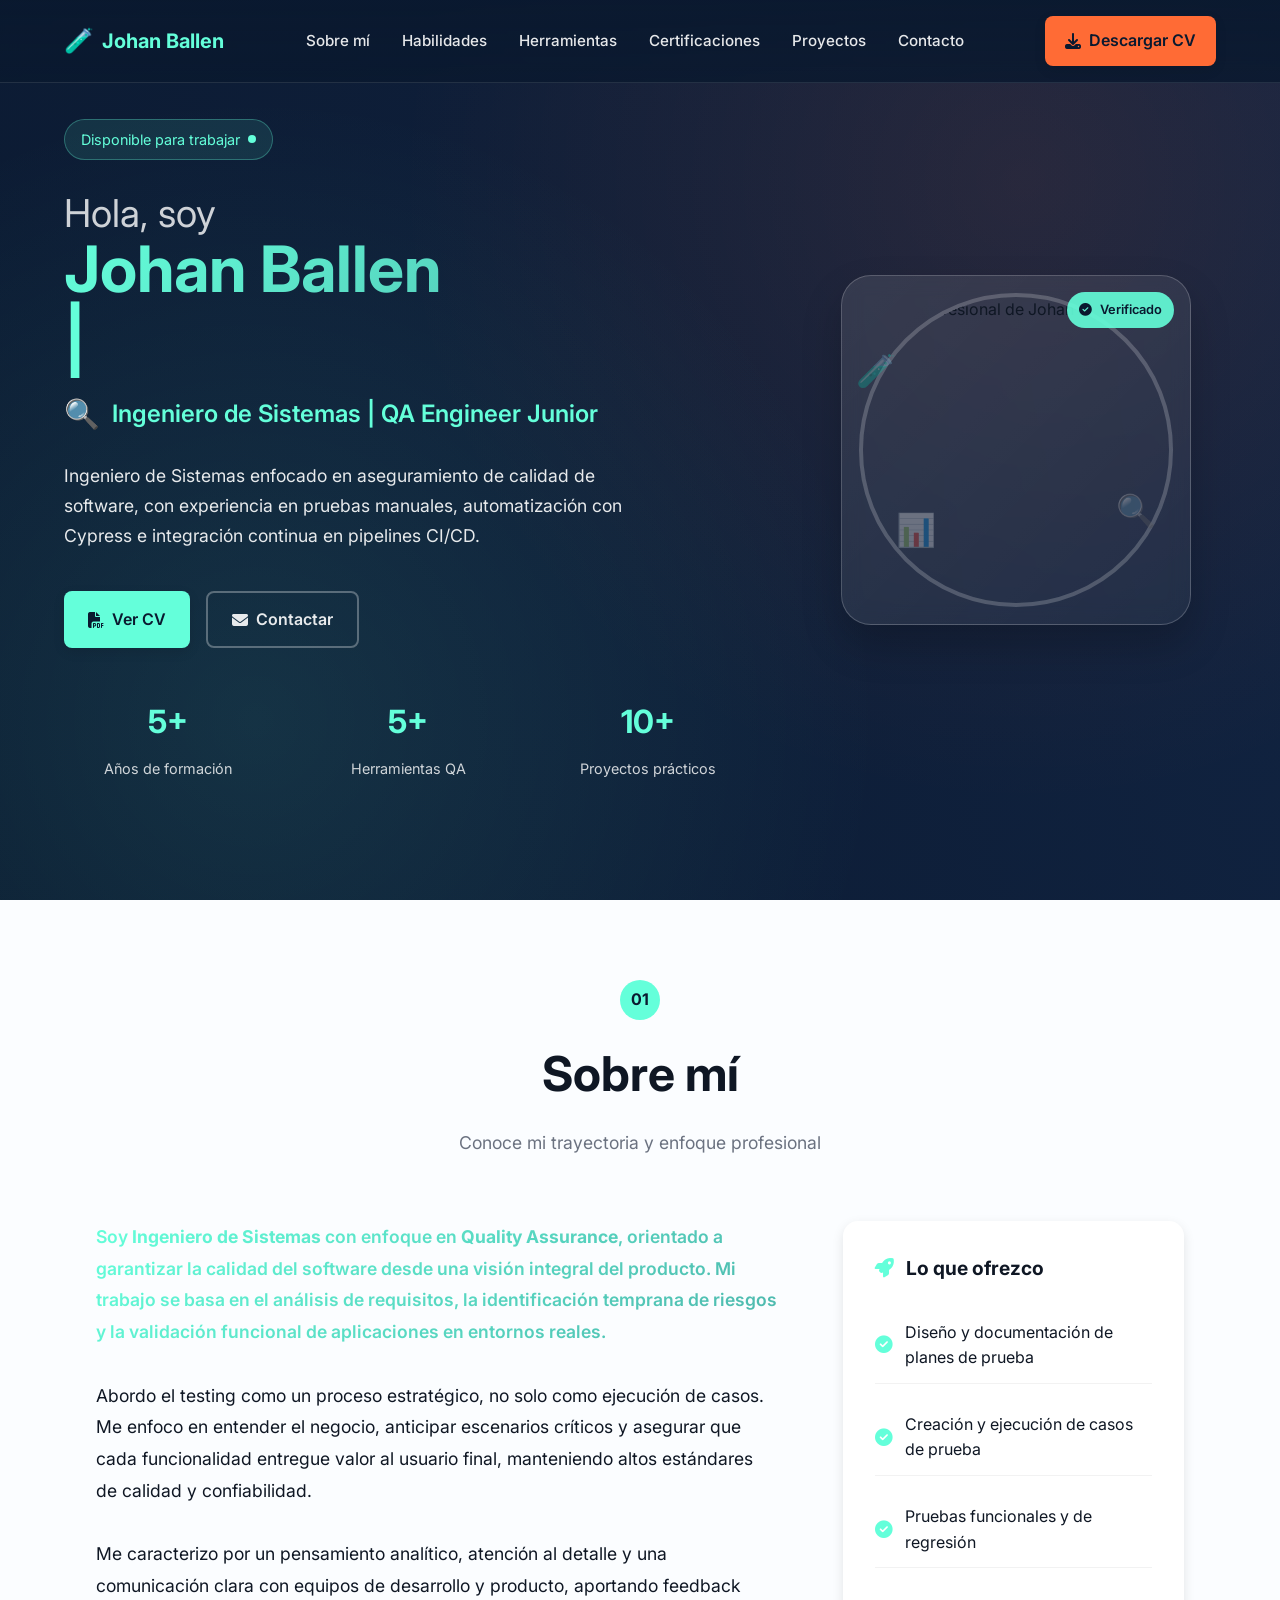
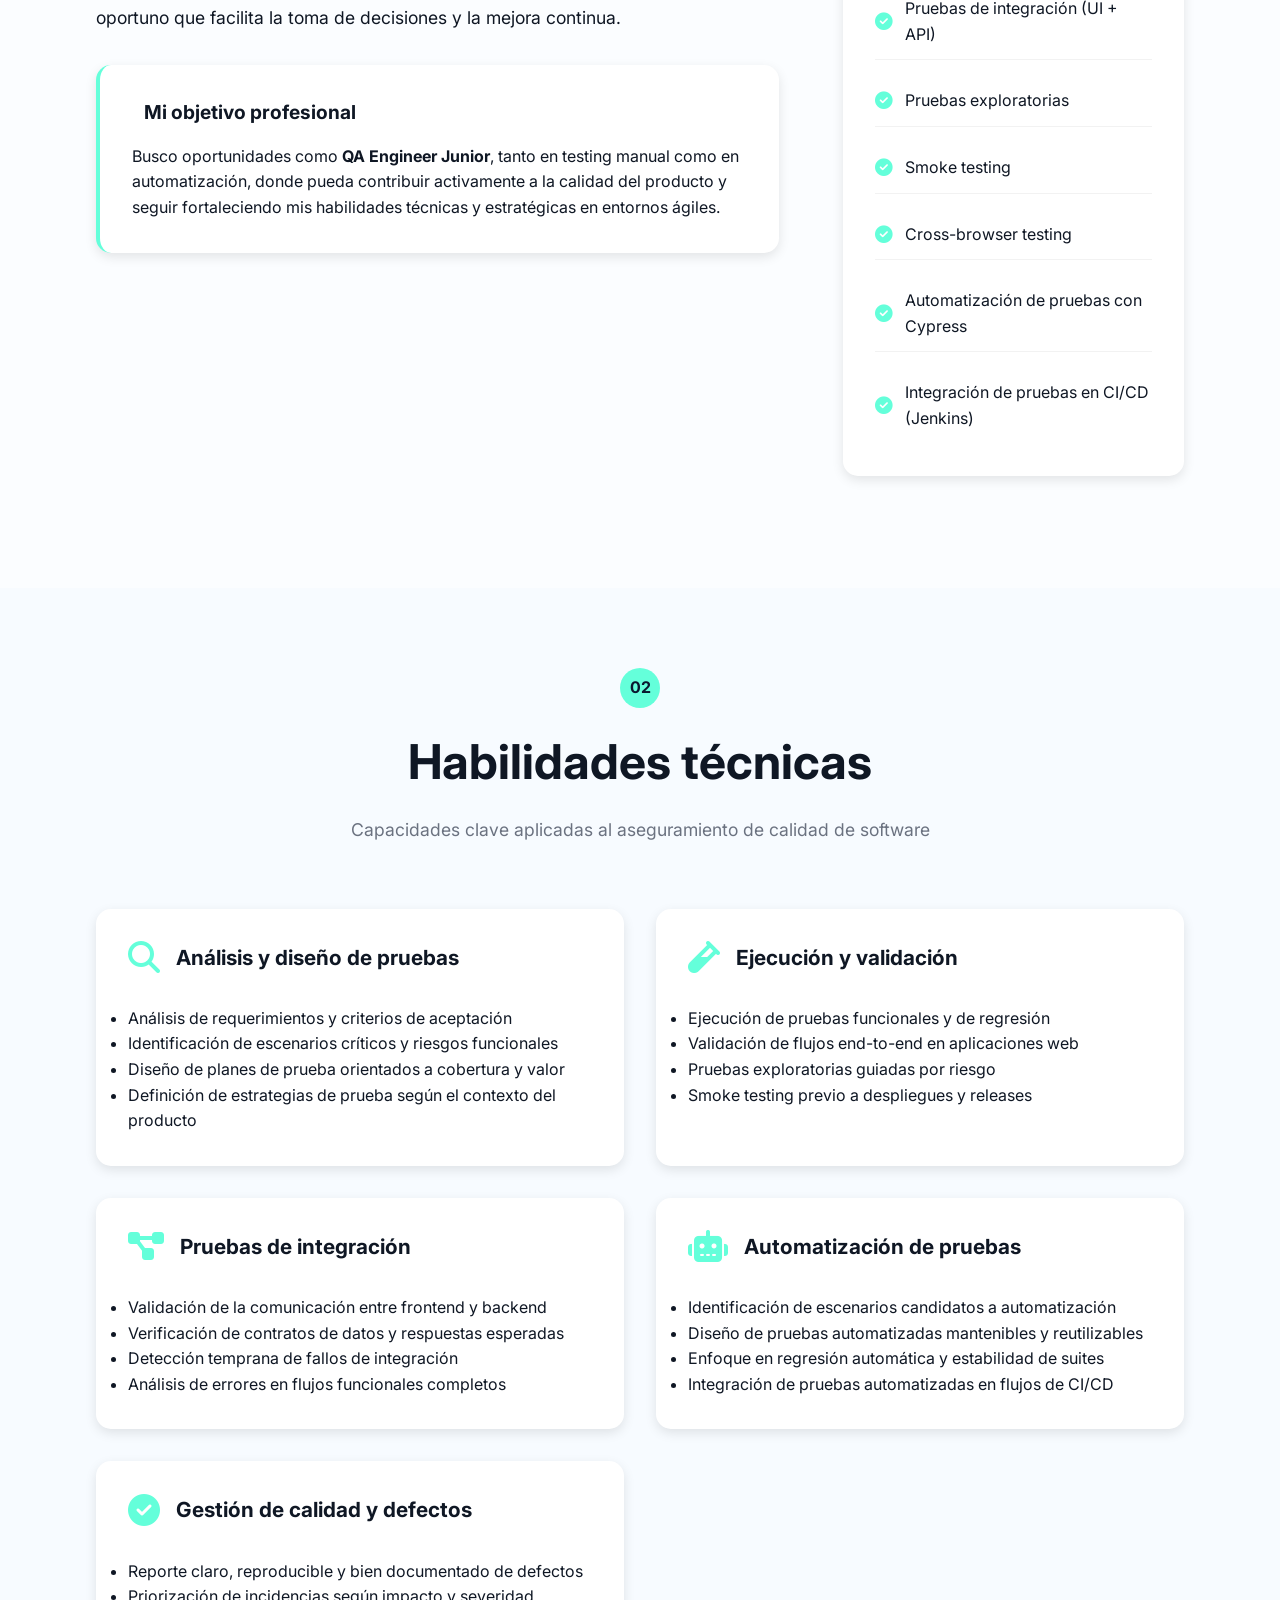
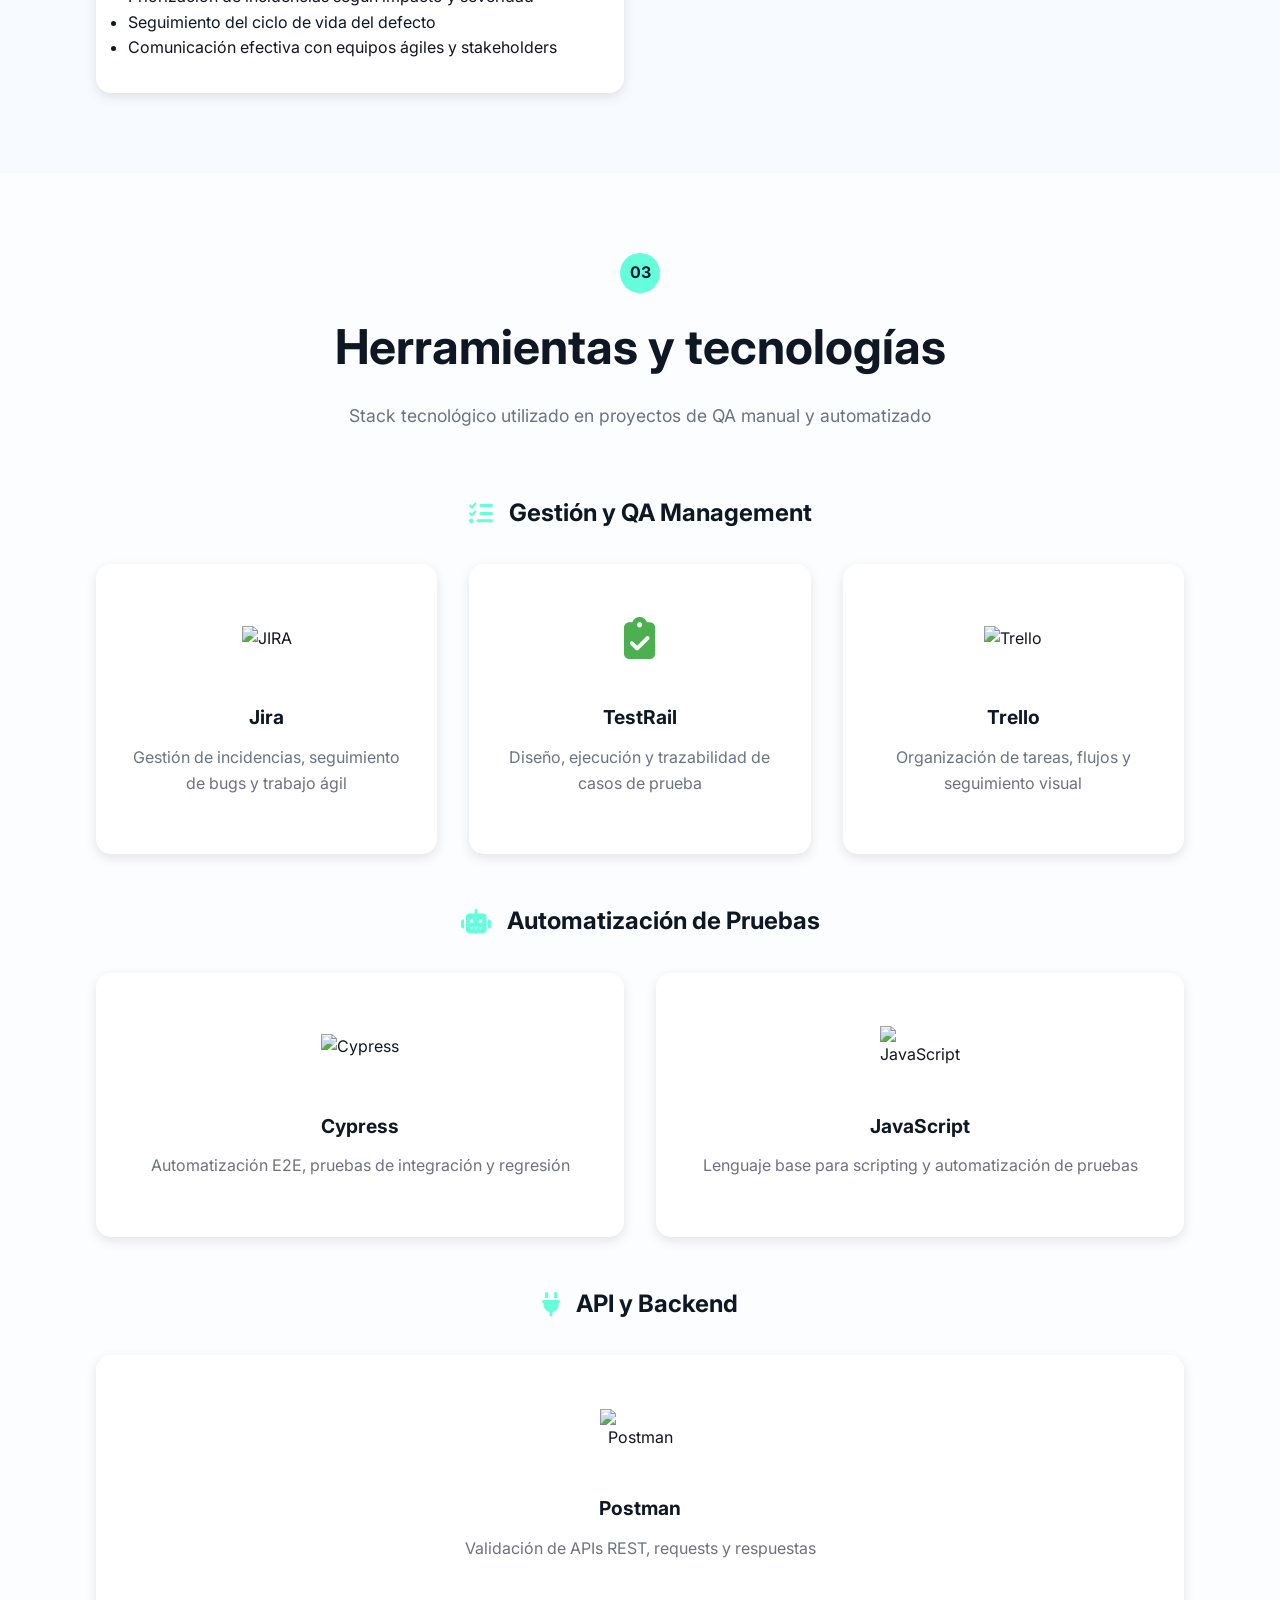
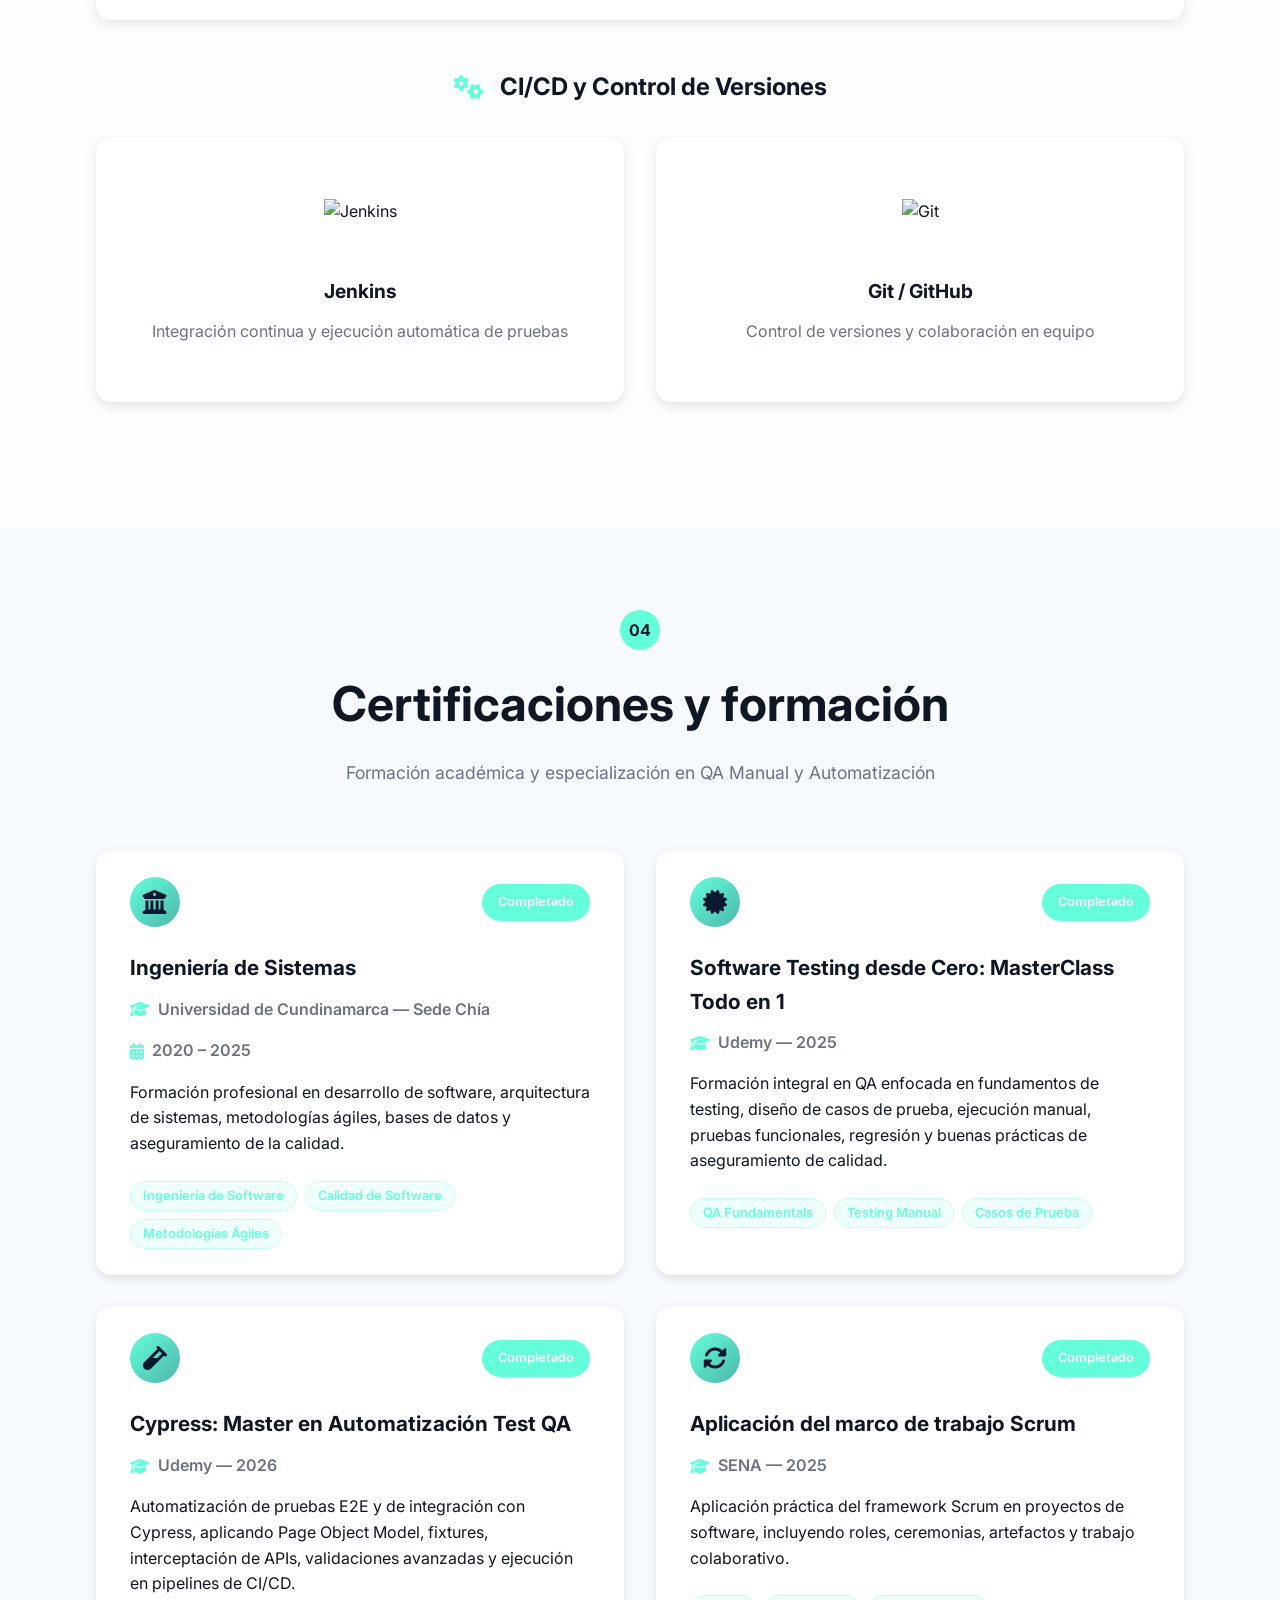
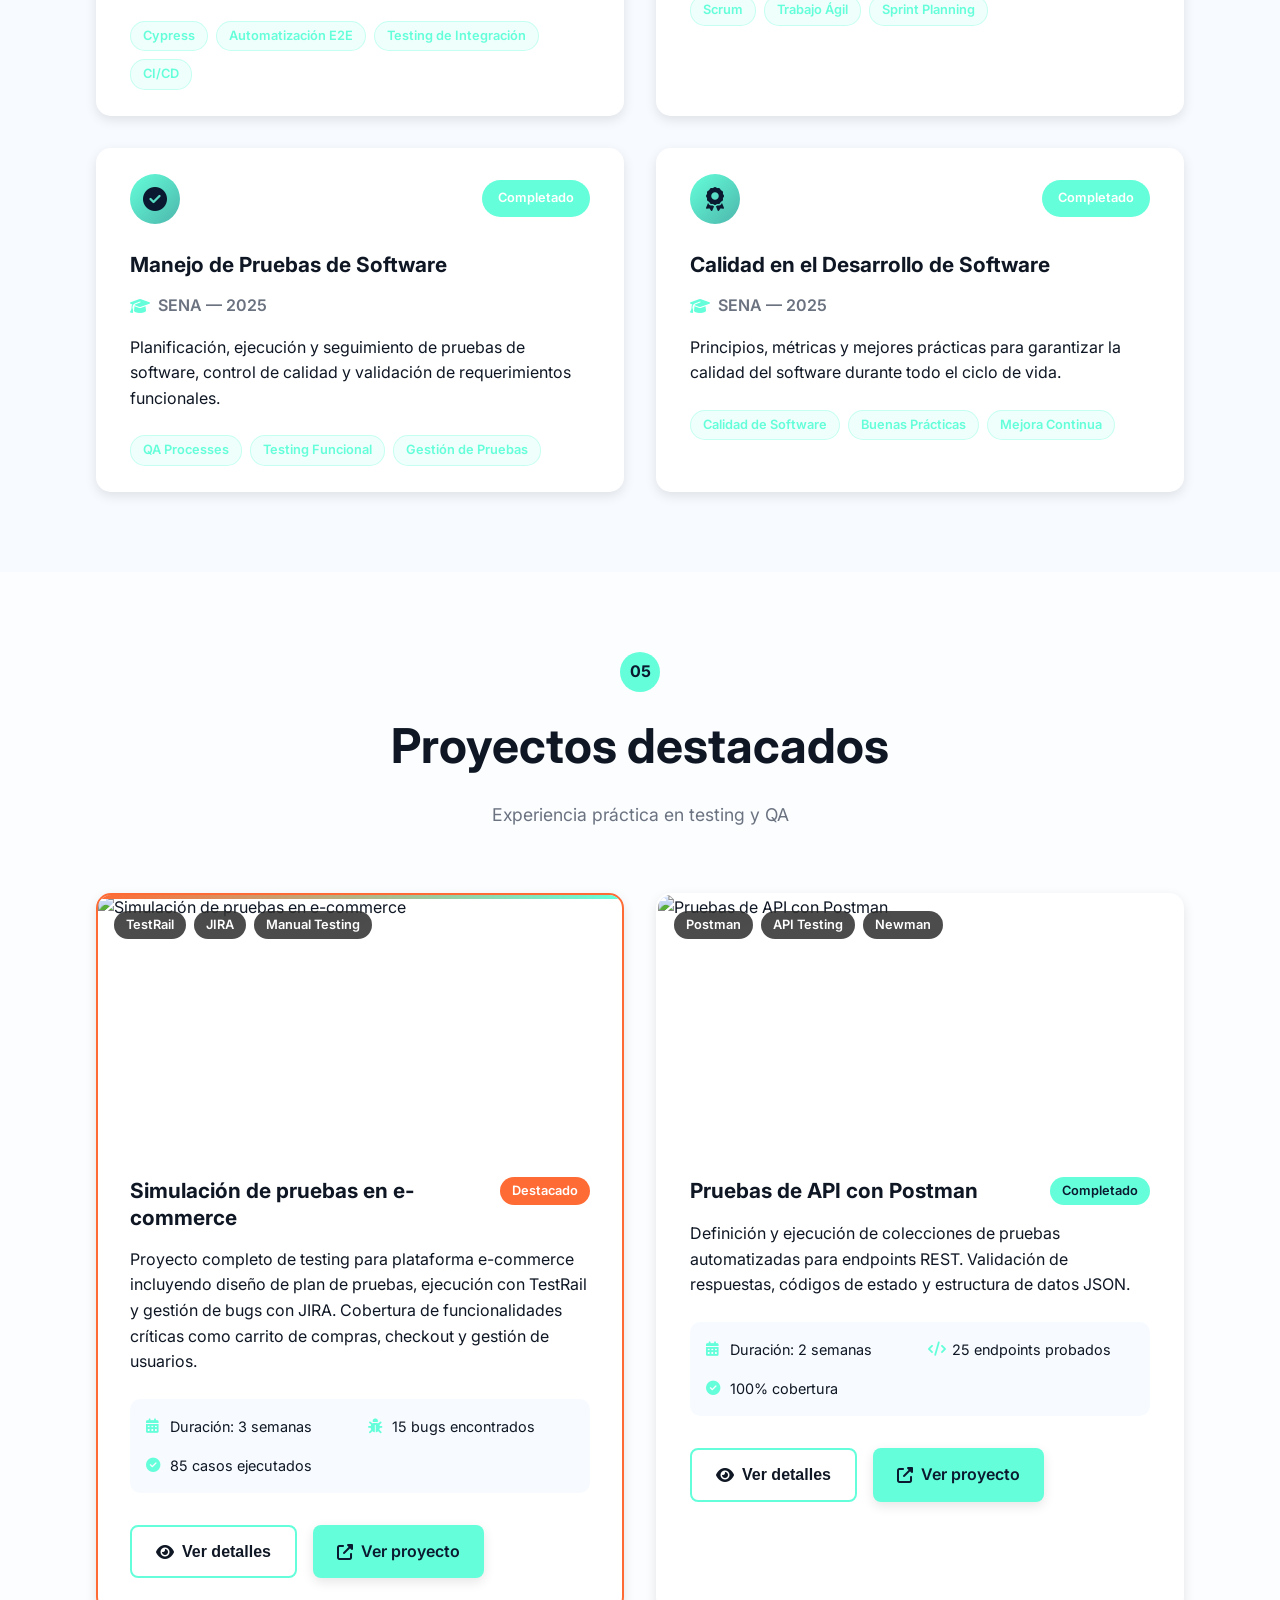
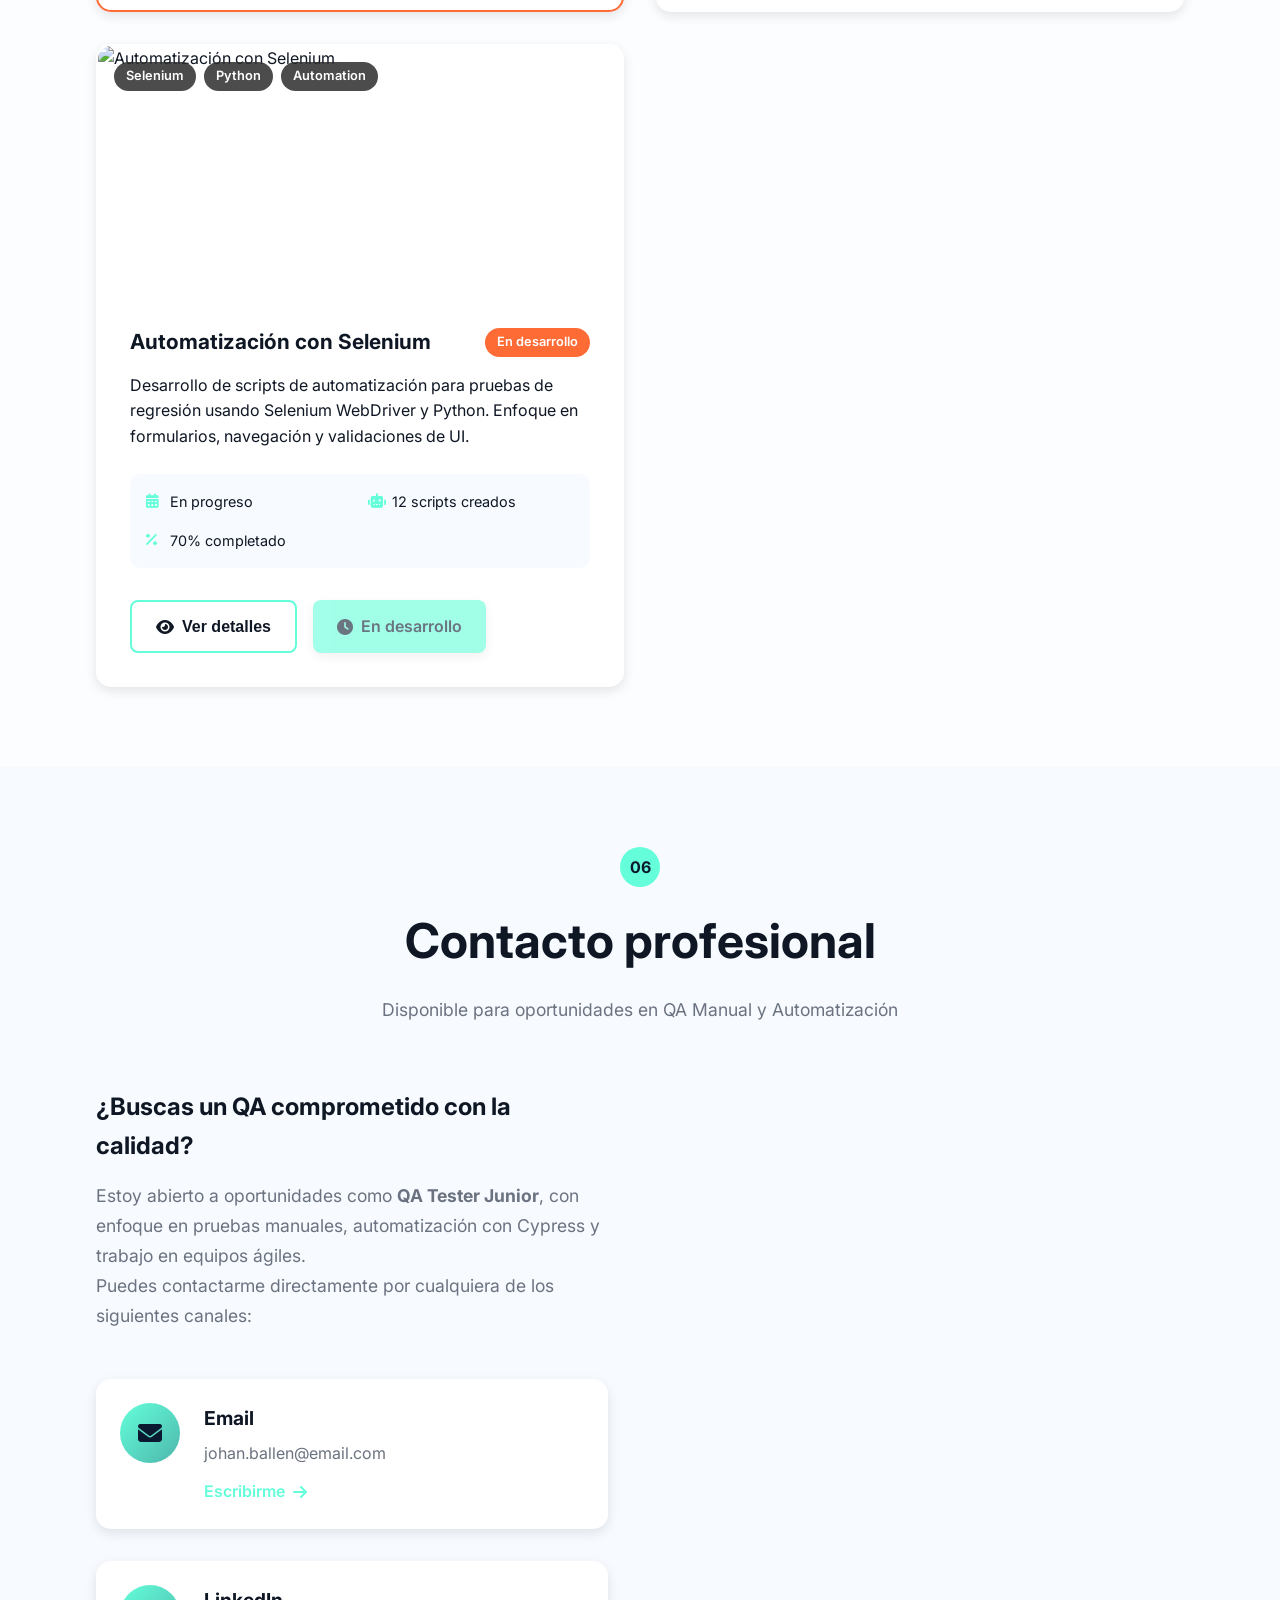
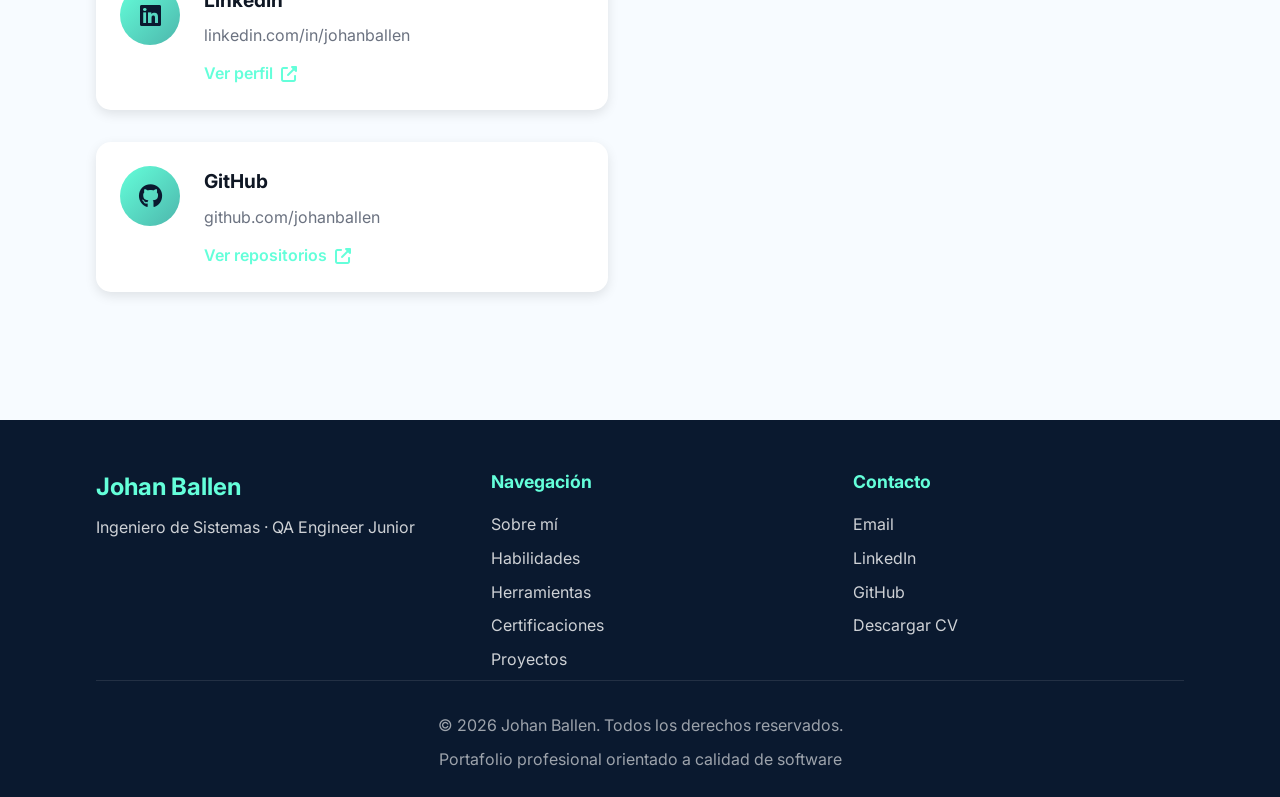
==== index.html @ f883f2c5 "Initial QA portfolio structure" ====
<!DOCTYPE html>
<html lang="es">
<head>
  <meta charset="utf-8">
  <meta name="viewport" content="width=device-width, initial-scale=1">
  <meta name="description" content="Portafolio de Johan Ballen, Ingeniero de Sistemas y QA Tester especializado en pruebas manuales, automatización con Cypress e integración continua.">
  <meta name="keywords" content="QA Tester, QA Engineer, Testing Manual, Cypress, Automatización, Pruebas Software, JIRA, Scrum">
  <meta name="author" content="Johan Ballen">
  
  <title>Johan Ballen — QA Tester | Portafolio</title>

  <meta property="og:title" content="Ingeniero de Sistemas | QA Engineer Junior">
  <meta property="og:description" content="Ingeniero de Sistemas especializado en aseguramiento de calidad y automatización de pruebas">
  <meta property="og:type" content="website">

  <link rel="preconnect" href="https://fonts.googleapis.com">
  <link rel="preconnect" href="https://fonts.gstatic.com" crossorigin>
  <link href="https://fonts.googleapis.com/css2?family=Inter:wght@300;400;500;600;700&display=swap" rel="stylesheet">
  
  <link rel="stylesheet" href="https://cdnjs.cloudflare.com/ajax/libs/font-awesome/6.5.0/css/all.min.css" integrity="sha512-Avb2QiuDEEvB4bZJYdft2mNjVShBftLdPG8FJ0V7irTLQ8Uo0qcPxh4Plq7G5tGm0rU+1SPhVotteLpBERwTkw==" crossorigin="anonymous" referrerpolicy="no-referrer">
  
  <link href="https://unpkg.com/aos@2.3.1/dist/aos.css" rel="stylesheet">

  <link rel="icon" type="image/x-icon" href="data:image/svg+xml,<svg xmlns='http://www.w3.org/2000/svg' viewBox='0 0 100 100'><text y='.9em' font-size='90'>🧪</text></svg>">
  
  <link rel="stylesheet" href="css/styles.css">
</head>

<body>
  <div id="loading-screen" class="loading-screen">
    <div class="loading-content">
      <div class="loading-spinner"></div>
      <p>Cargando portafolio...</p>
    </div>
  </div>

  <header class="nav-wrap" role="banner">
    <div class="container nav-inner">
      <a class="brand" href="#inicio" aria-label="Ir al inicio">
        <span class="brand-icon">🧪</span>
        Johan Ballen
      </a>
      
      <button id="menu-toggle" class="menu-toggle" aria-label="Abrir menú de navegación" aria-expanded="false" aria-controls="nav-menu">
        <span class="bar bar1"></span>
        <span class="bar bar2"></span>
        <span class="bar bar3"></span>
      </button>
      
      <nav id="nav-menu" class="nav-menu" role="navigation">
        <ul class="nav-list">
          <li><a href="#sobremi" class="nav-link">Sobre mí</a></li>
          <li><a href="#habilidades" class="nav-link">Habilidades</a></li>
          <li><a href="#herramientas" class="nav-link">Herramientas</a></li>
          <li><a href="#certificaciones" class="nav-link">Certificaciones</a></li>
          <li><a href="#proyectos" class="nav-link">Proyectos</a></li>
          <li><a href="#contacto" class="nav-link">Contacto</a></li>
        </ul>
      </nav>
      
      <a class="cta-button" href="docs/CV_Johan_Ballen.pdf" target="_blank" rel="noopener noreferrer">
        <i class="fas fa-download"></i>
        <span>Descargar CV</span>
      </a>
    </div>
  </header>

  <button id="scroll-top" class="scroll-top" aria-label="Volver arriba">
    <i class="fas fa-chevron-up"></i>
  </button>

  <main>
    <section id="inicio" class="hero" aria-label="Introducción">
      <div class="hero-background">
        <div class="hero-overlay"></div>
        <div class="hero-particles"></div>
      </div>
      
      <div class="container hero-content">
        <div class="hero-grid">
          <div class="hero-left" data-aos="fade-right" data-aos-duration="1000">
            <div class="hero-badge" data-aos="fade-down" data-aos-delay="200">
              <span class="badge-text">Disponible para trabajar</span>
              <span class="badge-pulse"></span>
            </div>
            
            <h1 class="hero-title">
              <span class="greeting">Hola, soy</span>
              <span class="name">Johan Ballen</span>
              <span class="typing-cursor">|</span>
            </h1>
            
            <p class="hero-role">
              <span class="role-icon">🔍</span>
              Ingeniero de Sistemas | QA Engineer Junior
            </p>
            
            <p class="hero-description">
              Ingeniero de Sistemas enfocado en aseguramiento de calidad de software, con experiencia 
              en pruebas manuales, automatización con Cypress e integración continua en pipelines CI/CD.
            </p>
            
            <div class="hero-actions" data-aos="fade-up" data-aos-delay="600">
              <a href="docs/CV_Johan_Ballen.pdf" class="btn btn-primary" target="_blank" rel="noopener noreferrer">
                <i class="fas fa-file-pdf"></i>
                <span>Ver CV</span>
              </a>
              <a href="#contacto" class="btn btn-secondary">
                <i class="fas fa-envelope"></i>
                <span>Contactar</span>
              </a>
            </div>
            
            <div class="hero-stats" data-aos="fade-up" data-aos-delay="800">
              <div class="stat-item">
                <span class="stat-number">5+</span>
                <span class="stat-label">Años de formación</span>
              </div>
              <div class="stat-item">
                <span class="stat-number">5+</span>
                <span class="stat-label">Herramientas QA</span>
              </div>
              <div class="stat-item">
                <span class="stat-number">10+</span>
                <span class="stat-label">Proyectos prácticos</span>
              </div>
            </div>
          </div>
          
          <div class="hero-right" data-aos="fade-left" data-aos-duration="1000" data-aos-delay="400">
            <div class="photo-container">
              <div class="photo-frame">
                <img src="public/perfil.jpg"  
                     alt="Foto profesional de Johan Ballen" 
                     class="profile-photo"
                     loading="lazy">
                <div class="photo-overlay">
                  <div class="photo-badge">
                    <i class="fas fa-check-circle"></i>
                    <span>Verificado</span>
                  </div>
                </div>
              </div>
              <div class="floating-elements">
                <div class="floating-icon" style="--delay: 0s">🧪</div>
                <div class="floating-icon" style="--delay: 1s">🔍</div>
                <div class="floating-icon" style="--delay: 2s">📊</div>
              </div>
            </div>
          </div>
        </div>
      </div>
    </section>


<!--SOBRE MI --> 
<section id="sobremi" class="section about-section">
  <div class="container" data-aos="fade-up">
    <div class="section-header">
      <span class="section-number">01</span>
      <h2 class="section-title">Sobre mí</h2>
      <p class="section-subtitle">Conoce mi trayectoria y enfoque profesional</p>
    </div>
    
    <div class="about-content">
      <div class="about-text" data-aos="fade-right" data-aos-delay="200">
        <div class="text-block">
          <p class="highlight-text">
            Soy <strong>Ingeniero de Sistemas</strong> con enfoque en <strong>Quality Assurance</strong>, 
            orientado a garantizar la calidad del software desde una visión integral del producto.
            Mi trabajo se basa en el análisis de requisitos, la identificación temprana de riesgos 
            y la validación funcional de aplicaciones en entornos reales.
          </p>
        </div>
        
        <div class="text-block">
          <p>
            Abordo el testing como un proceso estratégico, no solo como ejecución de casos.
            Me enfoco en entender el negocio, anticipar escenarios críticos y asegurar que
            cada funcionalidad entregue valor al usuario final, manteniendo altos estándares
            de calidad y confiabilidad.
          </p>
        </div>
        
        <div class="text-block">
          <p>
            Me caracterizo por un pensamiento analítico, atención al detalle y una comunicación
            clara con equipos de desarrollo y producto, aportando feedback oportuno que facilita
            la toma de decisiones y la mejora continua.
          </p>
        </div>
        
        <div class="career-goal">
          <h4><i class="fas fa-target"></i> Mi objetivo profesional</h4>
          <p>
            Busco oportunidades como <strong>QA Engineer Junior</strong>, tanto en testing manual
            como en automatización, donde pueda contribuir activamente a la calidad del producto
            y seguir fortaleciendo mis habilidades técnicas y estratégicas en entornos ágiles.
          </p>
        </div>
      </div>
      
      <div class="about-sidebar" data-aos="fade-left" data-aos-delay="400">
        <div class="skills-preview">
          <h3><i class="fas fa-rocket"></i> Lo que ofrezco</h3>
          <ul class="skills-list">
            <li>
              <i class="fas fa-check-circle"></i>
              <span>Diseño y documentación de planes de prueba</span>
            </li>
            <li>
              <i class="fas fa-check-circle"></i>
              <span>Creación y ejecución de casos de prueba</span>
            </li>
            <li>
              <i class="fas fa-check-circle"></i>
              <span>Pruebas funcionales y de regresión</span>
            </li>
            <li>
              <i class="fas fa-check-circle"></i>
              <span>Pruebas de integración (UI + API)</span>
            </li>
            <li>
              <i class="fas fa-check-circle"></i>
              <span>Pruebas exploratorias</span>
            </li>
            <li>
              <i class="fas fa-check-circle"></i>
              <span>Smoke testing</span>
            </li>
            <li>
              <i class="fas fa-check-circle"></i>
              <span>Cross-browser testing</span>
            </li>
            <li>
              <i class="fas fa-check-circle"></i>
              <span>Automatización de pruebas con Cypress</span>
            </li>
            <li>
              <i class="fas fa-check-circle"></i>
              <span>Integración de pruebas en CI/CD (Jenkins)</span>
            </li>
          </ul>
        </div>
      </div>
    </div>
  </div>
</section>


<!-- HABILIDADES Section -->
<section id="habilidades" class="section skills-section bg-alt">
  <div class="container" data-aos="fade-up">
    
    <div class="section-header">
      <span class="section-number">02</span>
      <h2 class="section-title">Habilidades técnicas</h2>
      <p class="section-subtitle">
        Capacidades clave aplicadas al aseguramiento de calidad de software
      </p>
    </div>

    <div class="skills-grid">

      <!-- Análisis y Diseño de Pruebas -->
      <div class="skill-category" data-aos="fade-up" data-aos-delay="100">
        <div class="category-header">
          <i class="fas fa-search category-icon"></i>
          <h3>Análisis y diseño de pruebas</h3>
        </div>
        <ul class="skill-points">
          <li>Análisis de requerimientos y criterios de aceptación</li>
          <li>Identificación de escenarios críticos y riesgos funcionales</li>
          <li>Diseño de planes de prueba orientados a cobertura y valor</li>
          <li>Definición de estrategias de prueba según el contexto del producto</li>
        </ul>
      </div>

      <!-- Ejecución de Pruebas -->
      <div class="skill-category" data-aos="fade-up" data-aos-delay="200">
        <div class="category-header">
          <i class="fas fa-vial category-icon"></i>
          <h3>Ejecución y validación</h3>
        </div>
        <ul class="skill-points">
          <li>Ejecución de pruebas funcionales y de regresión</li>
          <li>Validación de flujos end-to-end en aplicaciones web</li>
          <li>Pruebas exploratorias guiadas por riesgo</li>
          <li>Smoke testing previo a despliegues y releases</li>
        </ul>
      </div>

      <!-- Pruebas de Integración -->
      <div class="skill-category" data-aos="fade-up" data-aos-delay="300">
        <div class="category-header">
          <i class="fas fa-project-diagram category-icon"></i>
          <h3>Pruebas de integración</h3>
        </div>
        <ul class="skill-points">
          <li>Validación de la comunicación entre frontend y backend</li>
          <li>Verificación de contratos de datos y respuestas esperadas</li>
          <li>Detección temprana de fallos de integración</li>
          <li>Análisis de errores en flujos funcionales completos</li>
        </ul>
      </div>

      <!-- Automatización de Pruebas -->
      <div class="skill-category" data-aos="fade-up" data-aos-delay="400">
        <div class="category-header">
          <i class="fas fa-robot category-icon"></i>
          <h3>Automatización de pruebas</h3>
        </div>
        <ul class="skill-points">
          <li>Identificación de escenarios candidatos a automatización</li>
          <li>Diseño de pruebas automatizadas mantenibles y reutilizables</li>
          <li>Enfoque en regresión automática y estabilidad de suites</li>
          <li>Integración de pruebas automatizadas en flujos de CI/CD</li>
        </ul>
      </div>

      <!-- Gestión de Calidad -->
      <div class="skill-category" data-aos="fade-up" data-aos-delay="500">
        <div class="category-header">
          <i class="fas fa-check-circle category-icon"></i>
          <h3>Gestión de calidad y defectos</h3>
        </div>
        <ul class="skill-points">
          <li>Reporte claro, reproducible y bien documentado de defectos</li>
          <li>Priorización de incidencias según impacto y severidad</li>
          <li>Seguimiento del ciclo de vida del defecto</li>
          <li>Comunicación efectiva con equipos ágiles y stakeholders</li>
        </ul>
      </div>

    </div>
  </div>
</section>

<!-- HERRAMIENTAS Section -->
<section id="herramientas" class="section tools-section">
  <div class="container" data-aos="fade-up">

    <div class="section-header">
      <span class="section-number">03</span>
      <h2 class="section-title">Herramientas y tecnologías</h2>
      <p class="section-subtitle">
        Stack tecnológico utilizado en proyectos de QA manual y automatizado
      </p>
    </div>

    <div class="tools-categories">

      <!-- Gestión de Proyectos y QA -->
      <div class="tool-category" data-aos="fade-up" data-aos-delay="100">
        <h3 class="category-title">
          <i class="fas fa-tasks"></i>
          Gestión y QA Management
        </h3>

        <div class="tools-grid">

          <div class="tool-card" data-aos="zoom-in" data-aos-delay="150">
            <div class="tool-icon">
              <img src="https://cdn.jsdelivr.net/gh/devicons/devicon/icons/jira/jira-original.svg" alt="JIRA" loading="lazy">
            </div>
            <h4 class="tool-name">Jira</h4>
            <p class="tool-description">
              Gestión de incidencias, seguimiento de bugs y trabajo ágil
            </p>
          </div>

          <div class="tool-card" data-aos="zoom-in" data-aos-delay="200">
              <div class="tool-icon">
                <i class="fas fa-clipboard-check" style="font-size: 42px; color: #4CAF50;"></i>
              </div>
              <h4 class="tool-name">TestRail</h4>
              <p class="tool-description">
                Diseño, ejecución y trazabilidad de casos de prueba
              </p>
          </div>


          <div class="tool-card" data-aos="zoom-in" data-aos-delay="250">
            <div class="tool-icon">
              <img src="https://cdn.jsdelivr.net/gh/devicons/devicon/icons/trello/trello-plain.svg" alt="Trello" loading="lazy">
            </div>
            <h4 class="tool-name">Trello</h4>
            <p class="tool-description">
              Organización de tareas, flujos y seguimiento visual
            </p>
          </div>

        </div>
      </div>

      <!-- Automatización de Pruebas -->
      <div class="tool-category" data-aos="fade-up" data-aos-delay="200">
        <h3 class="category-title">
          <i class="fas fa-robot"></i>
          Automatización de Pruebas
        </h3>

        <div class="tools-grid">

          <div class="tool-card" data-aos="zoom-in" data-aos-delay="300">
            <div class="tool-icon">
              <img src="https://cdn.jsdelivr.net/gh/devicons/devicon/icons/cypressio/cypressio-original.svg" alt="Cypress" loading="lazy">
            </div>
            <h4 class="tool-name">Cypress</h4>
            <p class="tool-description">
              Automatización E2E, pruebas de integración y regresión
            </p>
          </div>

          <div class="tool-card" data-aos="zoom-in" data-aos-delay="350">
            <div class="tool-icon">
              <img src="https://cdn.jsdelivr.net/gh/devicons/devicon/icons/javascript/javascript-original.svg" alt="JavaScript" loading="lazy">
            </div>
            <h4 class="tool-name">JavaScript</h4>
            <p class="tool-description">
              Lenguaje base para scripting y automatización de pruebas
            </p>
          </div>

        </div>
      </div>

      <!-- API y Backend -->
      <div class="tool-category" data-aos="fade-up" data-aos-delay="300">
        <h3 class="category-title">
          <i class="fas fa-plug"></i>
          API y Backend
        </h3>

        <div class="tools-grid">

          <div class="tool-card" data-aos="zoom-in" data-aos-delay="400">
            <div class="tool-icon">
              <img src="https://cdn.jsdelivr.net/gh/devicons/devicon/icons/postman/postman-original.svg" alt="Postman" loading="lazy">
            </div>
            <h4 class="tool-name">Postman</h4>
            <p class="tool-description">
              Validación de APIs REST, requests y respuestas
            </p>
          </div>

        </div>
      </div>

      <!-- CI/CD y Control de Versiones -->
      <div class="tool-category" data-aos="fade-up" data-aos-delay="400">
        <h3 class="category-title">
          <i class="fas fa-cogs"></i>
          CI/CD y Control de Versiones
        </h3>

        <div class="tools-grid">

          <div class="tool-card" data-aos="zoom-in" data-aos-delay="450">
            <div class="tool-icon">
              <img src="https://cdn.jsdelivr.net/gh/devicons/devicon/icons/jenkins/jenkins-original.svg" alt="Jenkins" loading="lazy">
            </div>
            <h4 class="tool-name">Jenkins</h4>
            <p class="tool-description">
              Integración continua y ejecución automática de pruebas
            </p>
          </div>

          <div class="tool-card" data-aos="zoom-in" data-aos-delay="500">
            <div class="tool-icon">
              <img src="https://cdn.jsdelivr.net/gh/devicons/devicon/icons/git/git-original.svg" alt="Git" loading="lazy">
            </div>
            <h4 class="tool-name">Git / GitHub</h4>
            <p class="tool-description">
              Control de versiones y colaboración en equipo
            </p>
          </div>

        </div>
      </div>

    </div>
  </div>
</section>


<!-- CERTIFICACIONES Section -->
<section id="certificaciones" class="section certifications-section bg-alt">
  <div class="container" data-aos="fade-up">
    <div class="section-header">
      <span class="section-number">04</span>
      <h2 class="section-title">Certificaciones y formación</h2>
      <p class="section-subtitle">
        Formación académica y especialización en QA Manual y Automatización
      </p>
    </div>

    <div class="certifications-grid">

      <!-- Ingeniería de Sistemas -->
      <div class="certification-card" data-aos="fade-up" data-aos-delay="100">
        <div class="cert-header">
          <div class="cert-icon">
            <i class="fas fa-university"></i>
          </div>
          <div class="cert-badge completed">
            <span class="badge-text">Completado</span>
          </div>
        </div>
        <div class="cert-content">
          <h3 class="cert-title">Ingeniería de Sistemas</h3>
          <p class="cert-provider">
            <i class="fas fa-graduation-cap"></i>
            Universidad de Cundinamarca — Sede Chía
          </p>
          <p class="cert-provider">
            <i class="fas fa-calendar-alt"></i>
            2020 – 2025
          </p>
          <p class="cert-description">
            Formación profesional en desarrollo de software, arquitectura de sistemas,
            metodologías ágiles, bases de datos y aseguramiento de la calidad.
          </p>
          <div class="cert-skills">
            <span class="skill-tag">Ingeniería de Software</span>
            <span class="skill-tag">Calidad de Software</span>
            <span class="skill-tag">Metodologías Ágiles</span>
          </div>
        </div>
      </div>

      <!-- Software Testing desde cero -->
      <div class="certification-card" data-aos="fade-up" data-aos-delay="200">
        <div class="cert-header">
          <div class="cert-icon">
            <i class="fas fa-certificate"></i>
          </div>
          <div class="cert-badge completed">
            <span class="badge-text">Completado</span>
          </div>
        </div>
        <div class="cert-content">
          <h3 class="cert-title">
            Software Testing desde Cero: MasterClass Todo en 1
          </h3>
          <p class="cert-provider">
            <i class="fas fa-graduation-cap"></i>
            Udemy — 2025
          </p>
          <p class="cert-description">
            Formación integral en QA enfocada en fundamentos de testing,
            diseño de casos de prueba, ejecución manual, pruebas funcionales,
            regresión y buenas prácticas de aseguramiento de calidad.
          </p>
          <div class="cert-skills">
            <span class="skill-tag">QA Fundamentals</span>
            <span class="skill-tag">Testing Manual</span>
            <span class="skill-tag">Casos de Prueba</span>
          </div>
        </div>
      </div>

      <!-- Cypress -->
      <div class="certification-card" data-aos="fade-up" data-aos-delay="300">
        <div class="cert-header">
          <div class="cert-icon">
            <i class="fas fa-vial"></i>
          </div>
          <div class="cert-badge completed">
            <span class="badge-text">Completado</span>
          </div>
        </div>
        <div class="cert-content">
          <h3 class="cert-title">
            Cypress: Master en Automatización Test QA
          </h3>
          <p class="cert-provider">
            <i class="fas fa-graduation-cap"></i>
            Udemy — 2026
          </p>
          <p class="cert-description">
            Automatización de pruebas E2E y de integración con Cypress,
            aplicando Page Object Model, fixtures, interceptación de APIs,
            validaciones avanzadas y ejecución en pipelines de CI/CD.
          </p>
          <div class="cert-skills">
            <span class="skill-tag">Cypress</span>
            <span class="skill-tag">Automatización E2E</span>
            <span class="skill-tag">Testing de Integración</span>
            <span class="skill-tag">CI/CD</span>
          </div>
        </div>
      </div>

      <!-- Scrum -->
      <div class="certification-card" data-aos="fade-up" data-aos-delay="400">
        <div class="cert-header">
          <div class="cert-icon">
            <i class="fas fa-sync-alt"></i>
          </div>
          <div class="cert-badge completed">
            <span class="badge-text">Completado</span>
          </div>
        </div>
        <div class="cert-content">
          <h3 class="cert-title">
            Aplicación del marco de trabajo Scrum
          </h3>
          <p class="cert-provider">
            <i class="fas fa-graduation-cap"></i>
            SENA — 2025
          </p>
          <p class="cert-description">
            Aplicación práctica del framework Scrum en proyectos de software,
            incluyendo roles, ceremonias, artefactos y trabajo colaborativo.
          </p>
          <div class="cert-skills">
            <span class="skill-tag">Scrum</span>
            <span class="skill-tag">Trabajo Ágil</span>
            <span class="skill-tag">Sprint Planning</span>
          </div>
        </div>
      </div>

      <!-- Pruebas de software -->
      <div class="certification-card" data-aos="fade-up" data-aos-delay="500">
        <div class="cert-header">
          <div class="cert-icon">
            <i class="fas fa-check-circle"></i>
          </div>
          <div class="cert-badge completed">
            <span class="badge-text">Completado</span>
          </div>
        </div>
        <div class="cert-content">
          <h3 class="cert-title">Manejo de Pruebas de Software</h3>
          <p class="cert-provider">
            <i class="fas fa-graduation-cap"></i>
            SENA — 2025
          </p>
          <p class="cert-description">
            Planificación, ejecución y seguimiento de pruebas de software,
            control de calidad y validación de requerimientos funcionales.
          </p>
          <div class="cert-skills">
            <span class="skill-tag">QA Processes</span>
            <span class="skill-tag">Testing Funcional</span>
            <span class="skill-tag">Gestión de Pruebas</span>
          </div>
        </div>
      </div>

      <!-- Calidad de software -->
      <div class="certification-card" data-aos="fade-up" data-aos-delay="600">
        <div class="cert-header">
          <div class="cert-icon">
            <i class="fas fa-award"></i>
          </div>
          <div class="cert-badge completed">
            <span class="badge-text">Completado</span>
          </div>
        </div>
        <div class="cert-content">
          <h3 class="cert-title">Calidad en el Desarrollo de Software</h3>
          <p class="cert-provider">
            <i class="fas fa-graduation-cap"></i>
            SENA — 2025
          </p>
          <p class="cert-description">
            Principios, métricas y mejores prácticas para garantizar
            la calidad del software durante todo el ciclo de vida.
          </p>
          <div class="cert-skills">
            <span class="skill-tag">Calidad de Software</span>
            <span class="skill-tag">Buenas Prácticas</span>
            <span class="skill-tag">Mejora Continua</span>
          </div>
        </div>
      </div>

    </div>
  </div>
</section>



    <!-- PROYECTOS Section  -->
    <section id="proyectos" class="section projects-section">
      <div class="container" data-aos="fade-up">
        <div class="section-header">
          <span class="section-number">05</span>
          <h2 class="section-title">Proyectos destacados</h2>
          <p class="section-subtitle">Experiencia práctica en testing y QA</p>
        </div>
        
        <div class="projects-grid">
          <div class="project-card featured" data-aos="fade-up" data-aos-delay="100">
            <div class="project-image">
              <img src="https://images.unsplash.com/photo-1556742049-0cfed4f6a45d?w=600&h=300&fit=crop" 
                   alt="Simulación de pruebas en e-commerce" loading="lazy">
              <div class="project-overlay">
                <div class="project-tags">
                  <span class="tag">TestRail</span>
                  <span class="tag">JIRA</span>
                  <span class="tag">Manual Testing</span>
                </div>
              </div>
            </div>
            <div class="project-content">
              <div class="project-header">
                <h3 class="project-title">Simulación de pruebas en e-commerce</h3>
                <span class="project-status featured-badge">Destacado</span>
              </div>
              <p class="project-description">
                Proyecto completo de testing para plataforma e-commerce incluyendo diseño de plan de pruebas, 
                ejecución con TestRail y gestión de bugs con JIRA. Cobertura de funcionalidades críticas 
                como carrito de compras, checkout y gestión de usuarios.
              </p>
              <div class="project-details">
                <div class="detail-item">
                  <i class="fas fa-calendar-alt"></i>
                  <span>Duración: 3 semanas</span>
                </div>
                <div class="detail-item">
                  <i class="fas fa-bug"></i>
                  <span>15 bugs encontrados</span>
                </div>
                <div class="detail-item">
                  <i class="fas fa-check-circle"></i>
                  <span>85 casos ejecutados</span>
                </div>
              </div>
              <div class="project-actions">
                <button class="btn btn-outline js-open-project" 
                        data-title="Simulación e-commerce" 
                        data-desc="Proyecto completo de testing para plataforma e-commerce"
                        data-tools="TestRail, JIRA, Excel"
                        data-role="QA Manual (simulación)"
                        data-activities="Diseño de casos de prueba, ejecución manual, reporte y seguimiento de bugs, documentación de procesos"
                        data-duration="3 semanas"
                        data-bugs="15 bugs críticos y menores"
                        data-cases="85 casos de prueba ejecutados">
                  <i class="fas fa-eye"></i>
                  Ver detalles
                </button>
                <a href="proyectos/proyecto1.html" class="btn btn-primary" target="_blank" rel="noopener noreferrer">
                  <i class="fas fa-external-link-alt"></i>
                  Ver proyecto
                </a>
              </div>
            </div>
          </div>
          
          <div class="project-card" data-aos="fade-up" data-aos-delay="200">
            <div class="project-image">
              <img src="https://images.unsplash.com/photo-1558494949-ef010cbdcc31?w=600&h=300&fit=crop" 
                   alt="Pruebas de API con Postman" loading="lazy">
              <div class="project-overlay">
                <div class="project-tags">
                  <span class="tag">Postman</span>
                  <span class="tag">API Testing</span>
                  <span class="tag">Newman</span>
                </div>
              </div>
            </div>
            <div class="project-content">
              <div class="project-header">
                <h3 class="project-title">Pruebas de API con Postman</h3>
                <span class="project-status">Completado</span>
              </div>
              <p class="project-description">
                Definición y ejecución de colecciones de pruebas automatizadas para endpoints REST. 
                Validación de respuestas, códigos de estado y estructura de datos JSON.
              </p>
              <div class="project-details">
                <div class="detail-item">
                  <i class="fas fa-calendar-alt"></i>
                  <span>Duración: 2 semanas</span>
                </div>
                <div class="detail-item">
                  <i class="fas fa-code"></i>
                  <span>25 endpoints probados</span>
                </div>
                <div class="detail-item">
                  <i class="fas fa-check-circle"></i>
                  <span>100% cobertura</span>
                </div>
              </div>
              <div class="project-actions">
                <button class="btn btn-outline js-open-project" 
                        data-title="Pruebas de API con Postman" 
                        data-desc="Testing automatizado de APIs REST con validaciones completas"
                        data-tools="Postman, Newman, JSON"
                        data-role="QA Manual/Automatizado"
                        data-activities="Creación de colecciones, validación de endpoints, automatización con Newman"
                        data-duration="2 semanas"
                        data-bugs="8 issues de API identificados"
                        data-cases="25 endpoints validados">
                  <i class="fas fa-eye"></i>
                  Ver detalles
                </button>
                <a href="#" class="btn btn-primary" target="_blank" rel="noopener noreferrer">
                  <i class="fas fa-external-link-alt"></i>
                  Ver proyecto
                </a>
              </div>
            </div>
          </div>
          
          <div class="project-card" data-aos="fade-up" data-aos-delay="300">
            <div class="project-image">
              <img src="https://images.unsplash.com/photo-1551288049-bebda4e38f71?w=600&h=300&fit=crop" 
                   alt="Automatización con Selenium" loading="lazy">
              <div class="project-overlay">
                <div class="project-tags">
                  <span class="tag">Selenium</span>
                  <span class="tag">Python</span>
                  <span class="tag">Automation</span>
                </div>
              </div>
            </div>
            <div class="project-content">
              <div class="project-header">
                <h3 class="project-title">Automatización con Selenium</h3>
                <span class="project-status in-progress">En desarrollo</span>
              </div>
              <p class="project-description">
                Desarrollo de scripts de automatización para pruebas de regresión usando Selenium WebDriver 
                y Python. Enfoque en formularios, navegación y validaciones de UI.
              </p>
              <div class="project-details">
                <div class="detail-item">
                  <i class="fas fa-calendar-alt"></i>
                  <span>En progreso</span>
                </div>
                <div class="detail-item">
                  <i class="fas fa-robot"></i>
                  <span>12 scripts creados</span>
                </div>
                <div class="detail-item">
                  <i class="fas fa-percentage"></i>
                  <span>70% completado</span>
                </div>
              </div>
              <div class="project-actions">
                <button class="btn btn-outline js-open-project" 
                        data-title="Automatización con Selenium" 
                        data-desc="Scripts de automatización para pruebas de regresión"
                        data-tools="Selenium WebDriver, Python, PyTest"
                        data-role="QA Automation (aprendizaje)"
                        data-activities="Desarrollo de scripts, Page Object Model, reporting automatizado"
                        data-duration="4 semanas (en progreso)"
                        data-bugs="Proyecto de automatización"
                        data-cases="12 scripts automatizados">
                  <i class="fas fa-eye"></i>
                  Ver detalles
                </button>
                <a href="#" class="btn btn-primary disabled">
                  <i class="fas fa-clock"></i>
                  En desarrollo
                </a>
              </div>
            </div>
          </div>
        </div>
      </div>
    </section>

    <!-- Modal de proyecto  -->
    <div id="project-modal" class="modal" aria-hidden="true" role="dialog" aria-labelledby="modal-title" aria-modal="true">
      <div class="modal-backdrop"></div>
      <div class="modal-content">
        <div class="modal-header">
          <h3 id="modal-title" class="modal-title"></h3>
          <button class="modal-close js-close-modal" aria-label="Cerrar modal">
            <i class="fas fa-times"></i>
          </button>
        </div>
        <div class="modal-body">
          <p id="modal-desc" class="modal-description"></p>
          <div class="modal-details">
            <div class="detail-grid">
              <div class="detail-section">
                <h4><i class="fas fa-tools"></i> Herramientas utilizadas</h4>
                <p id="modal-tools"></p>
              </div>
              <div class="detail-section">
                <h4><i class="fas fa-user-tie"></i> Rol desempeñado</h4>
                <p id="modal-role"></p>
              </div>
              <div class="detail-section">
                <h4><i class="fas fa-tasks"></i> Actividades realizadas</h4>
                <p id="modal-activities"></p>
              </div>
              <div class="detail-section">
                <h4><i class="fas fa-clock"></i> Duración del proyecto</h4>
                <p id="modal-duration"></p>
              </div>
              <div class="detail-section">
                <h4><i class="fas fa-bug"></i> Resultados obtenidos</h4>
                <p id="modal-bugs"></p>
              </div>
              <div class="detail-section">
                <h4><i class="fas fa-check-circle"></i> Casos ejecutados</h4>
                <p id="modal-cases"></p>
              </div>
            </div>
          </div>
        </div>
      </div>
    </div>

   <!-- CONTACTO Section -->
<section id="contacto" class="section contact-section bg-alt">
  <div class="container" data-aos="fade-up">
    <div class="section-header">
      <span class="section-number">06</span>
      <h2 class="section-title">Contacto profesional</h2>
      <p class="section-subtitle">
        Disponible para oportunidades en QA Manual y Automatización
      </p>
    </div>

    <div class="contact-content single-column">
      <div class="contact-info" data-aos="fade-up" data-aos-delay="200">

        <div class="contact-intro">
          <h3>¿Buscas un QA comprometido con la calidad?</h3>
          <p>
            Estoy abierto a oportunidades como <strong>QA Tester Junior</strong>,
            con enfoque en pruebas manuales, automatización con Cypress
            y trabajo en equipos ágiles.
          </p>
          <p>
            Puedes contactarme directamente por cualquiera de los siguientes canales:
          </p>
        </div>

        <div class="contact-methods">

          <div class="contact-method">
            <div class="method-icon">
              <i class="fas fa-envelope"></i>
            </div>
            <div class="method-info">
              <h4>Email</h4>
              <p>johan.ballen@email.com</p>
              <a href="mailto:johan.ballen@email.com" class="method-link">
                Escribirme <i class="fas fa-arrow-right"></i>
              </a>
            </div>
          </div>

          <div class="contact-method">
            <div class="method-icon">
              <i class="fab fa-linkedin"></i>
            </div>
            <div class="method-info">
              <h4>LinkedIn</h4>
              <p>linkedin.com/in/johanballen</p>
              <a href="https://linkedin.com/in/johanballen"
                 target="_blank"
                 rel="noopener noreferrer"
                 class="method-link">
                Ver perfil <i class="fas fa-external-link-alt"></i>
              </a>
            </div>
          </div>

          <div class="contact-method">
            <div class="method-icon">
              <i class="fab fa-github"></i>
            </div>
            <div class="method-info">
              <h4>GitHub</h4>
              <p>github.com/johanballen</p>
              <a href="https://github.com/johanballen"
                 target="_blank"
                 rel="noopener noreferrer"
                 class="method-link">
                Ver repositorios <i class="fas fa-external-link-alt"></i>
              </a>
            </div>
          </div>

        </div>

      </div>
    </div>
  </div>
</section>

<!-- FOOTER -->
<footer class="site-footer">
  <div class="container">
    <div class="footer-content">

      <div class="footer-main">
        <div class="footer-brand">
          <h3>Johan Ballen</h3>
          <p class="footer-role">
            Ingeniero de Sistemas · QA Engineer Junior
          </p>
        </div>

        <div class="footer-links">
          <div class="link-group">
            <h4>Navegación</h4>
            <ul>
              <li><a href="#sobremi">Sobre mí</a></li>
              <li><a href="#habilidades">Habilidades</a></li>
              <li><a href="#herramientas">Herramientas</a></li>
              <li><a href="#certificaciones">Certificaciones</a></li>
              <li><a href="#proyectos">Proyectos</a></li>
            </ul>
          </div>

          <div class="link-group">
            <h4>Contacto</h4>
            <ul>
              <li>
                <a href="mailto:johan.ballen@email.com">
                  Email
                </a>
              </li>
              <li>
                <a href="https://linkedin.com/in/johanballen"
                   target="_blank"
                   rel="noopener noreferrer">
                  LinkedIn
                </a>
              </li>
              <li>
                <a href="https://github.com/johanballen"
                   target="_blank"
                   rel="noopener noreferrer">
                  GitHub
                </a>
              </li>
              <li>
                <a href="docs/CV_Johan_Ballen.pdf" target="_blank">
                  Descargar CV
                </a>
              </li>
            </ul>
          </div>
        </div>
      </div>

      <div class="footer-bottom">
        <p>&copy; 2026 Johan Ballen. Todos los derechos reservados.</p>
        <p>
          Portafolio profesional orientado a calidad de software
        </p>
      </div>

    </div>
  </div>
</footer>

<!-- Scripts -->
<script src="https://unpkg.com/aos@2.3.1/dist/aos.js"></script>
<script src="js/script.js"></script>
</body>
</html>
---- css/styles.css ----
/* ===== RESET Y VARIABLES ===== */
* {
  box-sizing: border-box;
  margin: 0;
  padding: 0;
}

:root {
  /* Colores principales */
  --primary: #64ffda;
  --primary-dark: #4db6ac;
  --secondary: #ff6b35;
  --secondary-dark: #e55a2b;
  
  /* Colores de fondo */
  --bg-primary: #fbfdff;
  --bg-secondary: #f7fbff;
  --bg-dark: #0A192F;
  --bg-card: #ffffff;
  
  /* Colores de texto */
  --text-primary: #0f1724;
  --text-secondary: #6b7280;
  --text-light: rgba(255, 255, 255, 0.9);
  
  /* Sombras */
  --shadow-sm: 0 2px 4px rgba(0, 0, 0, 0.05);
  --shadow-md: 0 4px 12px rgba(0, 0, 0, 0.1);
  --shadow-lg: 0 8px 25px rgba(0, 0, 0, 0.15);
  --shadow-xl: 0 20px 40px rgba(0, 0, 0, 0.2);
  
  /* Transiciones */
  --transition-fast: 0.2s ease;
  --transition-normal: 0.3s ease;
  --transition-slow: 0.5s ease;
  
  /* Espaciado */
  --section-padding: 5rem 0;
  --container-padding: 0 2rem;
}

/* ===== TIPOGRAFÍA BASE ===== */
body {
  font-family: 'Inter', -apple-system, BlinkMacSystemFont, 'Segoe UI', Roboto, sans-serif;
  background: var(--bg-primary);
  color: var(--text-primary);
  line-height: 1.6;
  -webkit-font-smoothing: antialiased;
  -moz-osx-font-smoothing: grayscale;
  overflow-x: hidden;
}

.container {
  width: 90%;
  max-width: 1200px;
  margin: 0 auto;
  padding: var(--container-padding);
}

/* ===== LOADING SCREEN ===== */
.loading-screen {
  position: fixed;
  top: 0;
  left: 0;
  width: 100%;
  height: 100%;
  background: var(--bg-dark);
  display: flex;
  align-items: center;
  justify-content: center;
  z-index: 9999;
  transition: opacity 0.5s ease, visibility 0.5s ease;
}

.loading-screen.hidden {
  opacity: 0;
  visibility: hidden;
}

.loading-content {
  text-align: center;
  color: var(--text-light);
}

.loading-spinner {
  width: 50px;
  height: 50px;
  border: 3px solid rgba(100, 255, 218, 0.3);
  border-top: 3px solid var(--primary);
  border-radius: 50%;
  animation: spin 1s linear infinite;
  margin: 0 auto 1rem;
}

@keyframes spin {
  0% { transform: rotate(0deg); }
  100% { transform: rotate(360deg); }
}

/* ===== NAVEGACIÓN ===== */
.nav-wrap {
  position: fixed;
  top: 0;
  left: 0;
  right: 0;
  z-index: 1000;
  background: linear-gradient(180deg, rgba(10, 25, 47, 0.95), rgba(10, 25, 47, 0.85));
  backdrop-filter: blur(10px);
  border-bottom: 1px solid rgba(255, 255, 255, 0.1);
  transition: all var(--transition-normal);
}

.nav-inner {
  display: flex;
  align-items: center;
  justify-content: space-between;
  padding: 1rem 0;
}

.brand {
  display: flex;
  align-items: center;
  gap: 0.5rem;
  color: var(--primary);
  font-weight: 700;
  font-size: 1.25rem;
  text-decoration: none;
  transition: all var(--transition-fast);
}

.brand:hover {
  transform: translateY(-2px);
}

.brand-icon {
  font-size: 1.5rem;
  animation: pulse 2s infinite;
}

@keyframes pulse {
  0%, 100% { transform: scale(1); }
  50% { transform: scale(1.1); }
}

.nav-menu {
  display: flex;
  align-items: center;
}

.nav-list {
  display: flex;
  gap: 2rem;
  list-style: none;
  margin: 0;
}

.nav-link {
  color: var(--text-light);
  text-decoration: none;
  font-weight: 500;
  font-size: 0.95rem;
  position: relative;
  transition: all var(--transition-fast);
}

.nav-link::after {
  content: '';
  position: absolute;
  bottom: -5px;
  left: 0;
  width: 0;
  height: 2px;
  background: var(--primary);
  transition: width var(--transition-normal);
}

.nav-link:hover {
  color: var(--primary);
}

.nav-link:hover::after {
  width: 100%;
}

.cta-button {
  display: flex;
  align-items: center;
  gap: 0.5rem;
  background: var(--secondary);
  color: var(--bg-dark);
  padding: 0.75rem 1.25rem;
  border-radius: 8px;
  font-weight: 600;
  text-decoration: none;
  transition: all var(--transition-fast);
  box-shadow: var(--shadow-md);
}

.cta-button:hover {
  background: var(--secondary-dark);
  transform: translateY(-2px);
  box-shadow: var(--shadow-lg);
}

/* Menu hamburguesa */
.menu-toggle {
  display: none;
  background: none;
  border: none;
  cursor: pointer;
  padding: 8px;
  border-radius: 4px;
  transition: background var(--transition-fast);
}

.menu-toggle:hover {
  background: rgba(255, 255, 255, 0.1);
}

.menu-toggle .bar {
  display: block;
  width: 25px;
  height: 3px;
  background: var(--primary);
  margin: 5px 0;
  transition: all var(--transition-normal);
  border-radius: 2px;
}

.menu-toggle.active .bar1 {
  transform: translateY(8px) rotate(45deg);
}

.menu-toggle.active .bar2 {
  opacity: 0;
}

.menu-toggle.active .bar3 {
  transform: translateY(-8px) rotate(-45deg);
}

/* ===== SCROLL TO TOP ===== */
.scroll-top {
  position: fixed;
  bottom: 2rem;
  right: 2rem;
  width: 50px;
  height: 50px;
  background: var(--primary);
  color: var(--bg-dark);
  border: none;
  border-radius: 50%;
  cursor: pointer;
  display: flex;
  align-items: center;
  justify-content: center;
  font-size: 1.2rem;
  opacity: 0;
  visibility: hidden;
  transform: translateY(20px);
  transition: all var(--transition-normal);
  box-shadow: var(--shadow-lg);
  z-index: 999;
}

.scroll-top.visible {
  opacity: 1;
  visibility: visible;
  transform: translateY(0);
}

.scroll-top:hover {
  background: var(--primary-dark);
  transform: translateY(-5px);
}

/* ===== HERO SECTION ===== */
.hero {
  min-height: 100vh;
  display: flex;
  align-items: center;
  position: relative;
  overflow: hidden;
}

.hero-background {
  position: absolute;
  inset: 0;
  background: linear-gradient(135deg, var(--bg-dark) 0%, #112240 50%, #1a365d 100%);
}

.hero-overlay {
  position: absolute;
  inset: 0;
  background: linear-gradient(45deg, rgba(10, 25, 47, 0.9), rgba(17, 34, 64, 0.8));
}

.hero-particles {
  position: absolute;
  inset: 0;
  background-image: 
    radial-gradient(circle at 20% 80%, rgba(100, 255, 218, 0.1) 0%, transparent 50%),
    radial-gradient(circle at 80% 20%, rgba(255, 107, 53, 0.1) 0%, transparent 50%);
}

.hero-content {
  position: relative;
  z-index: 2;
  padding: 2rem 0;
}

.hero-grid {
  display: grid;
  grid-template-columns: 1fr 400px;
  gap: 4rem;
  align-items: center;
}

.hero-badge {
  display: inline-flex;
  align-items: center;
  gap: 0.5rem;
  background: rgba(100, 255, 218, 0.1);
  border: 1px solid rgba(100, 255, 218, 0.3);
  padding: 0.5rem 1rem;
  border-radius: 50px;
  margin-bottom: 2rem;
  font-size: 0.9rem;
  color: var(--primary);
}

.badge-pulse {
  width: 8px;
  height: 8px;
  background: var(--primary);
  border-radius: 50%;
  animation: pulse-dot 2s infinite;
}

@keyframes pulse-dot {
  0%, 100% { opacity: 1; transform: scale(1); }
  50% { opacity: 0.5; transform: scale(1.2); }
}

.hero-title {
  font-size: clamp(2.5rem, 5vw, 4rem);
  font-weight: 700;
  line-height: 1.1;
  margin-bottom: 1rem;
  color: var(--text-light);
}

.greeting {
  display: block;
  font-size: 0.6em;
  color: rgba(255, 255, 255, 0.8);
  font-weight: 400;
}

.name {
  display: block;
  color: var(--primary);
  background: linear-gradient(135deg, var(--primary), #4db6ac);
  -webkit-background-clip: text;
  -webkit-text-fill-color: transparent;
  background-clip: text;
}

.typing-cursor {
  animation: blink 1s infinite;
  color: var(--primary);
}

@keyframes blink {
  0%, 50% { opacity: 1; }
  51%, 100% { opacity: 0; }
}

.hero-role {
  display: flex;
  align-items: center;
  gap: 0.75rem;
  font-size: 1.5rem;
  font-weight: 600;
  color: var(--primary);
  margin-bottom: 1.5rem;
}

.role-icon {
  font-size: 1.8rem;
}

.hero-description {
  font-size: 1.1rem;
  color: var(--text-light);
  line-height: 1.7;
  margin-bottom: 2.5rem;
  max-width: 600px;
}

.hero-actions {
  display: flex;
  gap: 1rem;
  margin-bottom: 3rem;
  flex-wrap: wrap;
}

.btn {
  display: inline-flex;
  align-items: center;
  gap: 0.5rem;
  padding: 0.875rem 1.5rem;
  border-radius: 8px;
  font-weight: 600;
  text-decoration: none;
  transition: all var(--transition-normal);
  cursor: pointer;
  border: none;
  font-size: 1rem;
  position: relative;
  overflow: hidden;
}

.btn::before {
  content: '';
  position: absolute;
  top: 0;
  left: -100%;
  width: 100%;
  height: 100%;
  background: linear-gradient(90deg, transparent, rgba(255, 255, 255, 0.2), transparent);
  transition: left var(--transition-slow);
}

.btn:hover::before {
  left: 100%;
}

.btn-primary {
  background: var(--primary);
  color: var(--bg-dark);
  box-shadow: var(--shadow-md);
}

.btn-primary:hover {
  background: var(--primary-dark);
  transform: translateY(-2px);
  box-shadow: var(--shadow-lg);
}

.btn-secondary {
  background: transparent;
  color: var(--text-light);
  border: 2px solid rgba(255, 255, 255, 0.3);
}

.btn-secondary:hover {
  background: rgba(255, 255, 255, 0.1);
  border-color: var(--primary);
  color: var(--primary);
}

.btn-outline {
  background: transparent;
  color: var(--text-primary);
  border: 2px solid var(--primary);
}

.btn-outline:hover {
  background: var(--primary);
  color: var(--bg-dark);
}

.btn.disabled {
  opacity: 0.6;
  cursor: not-allowed;
  pointer-events: none;
}

.hero-stats {
  display: grid;
  grid-template-columns: repeat(3, 1fr);
  gap: 2rem;
  margin-top: 2rem;
}

.stat-item {
  text-align: center;
}

.stat-number {
  display: block;
  font-size: 2rem;
  font-weight: 700;
  color: var(--primary);
  margin-bottom: 0.5rem;
}

.stat-label {
  font-size: 0.9rem;
  color: rgba(255, 255, 255, 0.8);
}

.photo-container {
  position: relative;
  display: flex;
  justify-content: center;
}

.photo-frame {
  width: 350px;
  height: 350px;
  border-radius: 30px;
  background: linear-gradient(135deg, rgba(255, 255, 255, 0.1), rgba(255, 255, 255, 0.05));
  backdrop-filter: blur(10px);
  border: 1px solid rgba(255, 255, 255, 0.2);
  display: flex;
  align-items: center;
  justify-content: center;
  box-shadow: var(--shadow-xl);
  position: relative;
  overflow: hidden;
}

.profile-photo {
  width: 90%;
  height: 90%;
  border-radius: 50%;
  object-fit: cover;
  border: 4px solid rgba(255, 255, 255, 0.2);
  transition: transform var(--transition-slow);
}

.photo-frame:hover .profile-photo {
  transform: scale(1.05);
}

.photo-overlay {
  position: absolute;
  top: 1rem;
  right: 1rem;
}

.photo-badge {
  display: flex;
  align-items: center;
  gap: 0.5rem;
  background: rgba(100, 255, 218, 0.9);
  color: var(--bg-dark);
  padding: 0.5rem 0.75rem;
  border-radius: 20px;
  font-size: 0.8rem;
  font-weight: 600;
}

.floating-elements {
  position: absolute;
  inset: 0;
  pointer-events: none;
}

.floating-icon {
  position: absolute;
  font-size: 2rem;
  opacity: 0.3;
  animation: float 6s ease-in-out infinite;
  animation-delay: var(--delay);
}

.floating-icon:nth-child(1) {
  top: 20%;
  left: 10%;
}

.floating-icon:nth-child(2) {
  top: 60%;
  right: 15%;
}

.floating-icon:nth-child(3) {
  bottom: 20%;
  left: 20%;
}

@keyframes float {
  0%, 100% { transform: translateY(0px) rotate(0deg); }
  50% { transform: translateY(-20px) rotate(5deg); }
}

/* ===== SECCIONES GENERALES ===== */
.section {
  padding: var(--section-padding);
  position: relative;
}

.bg-alt {
  background: var(--bg-secondary);
}

.section-header {
  text-align: center;
  margin-bottom: 4rem;
}

.section-number {
  display: inline-block;
  background: var(--primary);
  color: var(--bg-dark);
  width: 40px;
  height: 40px;
  border-radius: 50%;
  display: flex;
  align-items: center;
  justify-content: center;
  font-weight: 700;
  margin: 0 auto 1rem;
}

.section-title {
  font-size: clamp(2rem, 4vw, 3rem);
  font-weight: 700;
  color: var(--text-primary);
  margin-bottom: 1rem;
}

.section-subtitle {
  font-size: 1.1rem;
  color: var(--text-secondary);
  max-width: 600px;
  margin: 0 auto;
}

/* ===== ABOUT SECTION ===== */
.about-content {
  display: grid;
  grid-template-columns: 2fr 1fr;
  gap: 4rem;
  align-items: start;
}

.about-text {
  space-y: 2rem;
}

.text-block {
  margin-bottom: 2rem;
}

.text-block p {
  font-size: 1.1rem;
  line-height: 1.8;
  color: var(--text-primary);
}

.highlight-text {
  background: linear-gradient(135deg, var(--primary), var(--primary-dark));
  -webkit-background-clip: text;
  -webkit-text-fill-color: transparent;
  background-clip: text;
  font-weight: 600;
}

.career-goal {
  background: var(--bg-card);
  padding: 2rem;
  border-radius: 15px;
  border-left: 4px solid var(--primary);
  box-shadow: var(--shadow-md);
  margin-top: 2rem;
}

.career-goal h4 {
  display: flex;
  align-items: center;
  gap: 0.75rem;
  color: var(--text-primary);
  margin-bottom: 1rem;
  font-size: 1.2rem;
}

.career-goal i {
  color: var(--primary);
}

.about-sidebar {
  space-y: 2rem;
}

.skills-preview,
.personal-info {
  background: var(--bg-card);
  padding: 2rem;
  border-radius: 15px;
  box-shadow: var(--shadow-md);
  margin-bottom: 2rem;
}

.skills-preview h3,
.personal-info h4 {
  display: flex;
  align-items: center;
  gap: 0.75rem;
  color: var(--text-primary);
  margin-bottom: 1.5rem;
  font-size: 1.2rem;
}

.skills-preview i,
.personal-info i {
  color: var(--primary);
}

.skills-list {
  list-style: none;
  space-y: 1rem;
}

.skills-list li {
  display: flex;
  align-items: center;
  gap: 0.75rem;
  padding: 0.75rem 0;
  border-bottom: 1px solid rgba(0, 0, 0, 0.05);
  margin-bottom: 1rem;
}

.skills-list li:last-child {
  border-bottom: none;
  margin-bottom: 0;
}

.skills-list i {
  color: var(--primary);
  font-size: 1.1rem;
}

.info-grid {
  space-y: 1rem;
}

.info-item {
  display: flex;
  justify-content: space-between;
  align-items: center;
  padding: 0.75rem 0;
  border-bottom: 1px solid rgba(0, 0, 0, 0.05);
  margin-bottom: 1rem;
}

.info-item:last-child {
  border-bottom: none;
  margin-bottom: 0;
}

.info-label {
  font-weight: 600;
  color: var(--text-secondary);
}

.info-value {
  color: var(--text-primary);
  font-weight: 500;
}

/* ===== HABILIDADES SECTION ===== */
.skills-grid {
  display: grid;
  grid-template-columns: repeat(auto-fit, minmax(350px, 1fr));
  gap: 2rem;
}

.skill-category {
  background: var(--bg-card);
  padding: 2rem;
  border-radius: 15px;
  box-shadow: var(--shadow-md);
  transition: transform var(--transition-normal);
}

.skill-category:hover {
  transform: translateY(-5px);
}

.category-header {
  display: flex;
  align-items: center;
  gap: 1rem;
  margin-bottom: 2rem;
}

.category-icon {
  font-size: 2rem;
  color: var(--primary);
}

.category-header h3 {
  font-size: 1.3rem;
  color: var(--text-primary);
}

.skills-list {
  space-y: 1.5rem;
}

.skill-item {
  margin-bottom: 1.5rem;
}

.skill-info {
  display: flex;
  justify-content: space-between;
  align-items: center;
  margin-bottom: 0.75rem;
}

.skill-name {
  font-weight: 600;
  color: var(--text-primary);
}

.skill-level {
  font-weight: 700;
  color: var(--primary);
}

.skill-bar {
  height: 8px;
  background: rgba(100, 255, 218, 0.1);
  border-radius: 10px;
  overflow: hidden;
}

.skill-progress {
  height: 100%;
  background: linear-gradient(90deg, var(--primary), var(--primary-dark));
  border-radius: 10px;
  width: 0%;
  transition: width 1.5s ease-out;
}

/* ===== HERRAMIENTAS SECTION ===== */
.tools-categories {
  space-y: 3rem;
}

.tool-category {
  margin-bottom: 3rem;
}

.category-title {
  display: flex;
  align-items: center;
  gap: 1rem;
  font-size: 1.5rem;
  color: var(--text-primary);
  margin-bottom: 2rem;
  text-align: center;
  justify-content: center;
}

.category-title i {
  color: var(--primary);
}

.tools-grid {
  display: grid;
  grid-template-columns: repeat(auto-fit, minmax(280px, 1fr));
  gap: 2rem;
}

.tool-card {
  background: var(--bg-card);
  padding: 2rem;
  border-radius: 15px;
  box-shadow: var(--shadow-md);
  text-align: center;
  transition: all var(--transition-normal);
  border: 2px solid transparent;
}

.tool-card:hover {
  transform: translateY(-10px);
  box-shadow: var(--shadow-xl);
  border-color: var(--primary);
}

.tool-icon {
  width: 80px;
  height: 80px;
  margin: 0 auto 1.5rem;
  display: flex;
  align-items: center;
  justify-content: center;
}

.tool-icon img {
  max-width: 100%;
  max-height: 100%;
  object-fit: contain;
}

.tool-placeholder {
  width: 80px;
  height: 80px;
  border-radius: 15px;
  display: flex;
  align-items: center;
  justify-content: center;
  font-size: 2rem;
  color: white;
}

.tool-name {
  font-size: 1.2rem;
  font-weight: 700;
  color: var(--text-primary);
  margin-bottom: 0.75rem;
}

.tool-description {
  color: var(--text-secondary);
  margin-bottom: 1.5rem;
  line-height: 1.6;
}

.tool-proficiency {
  display: flex;
  align-items: center;
  justify-content: center;
  gap: 0.75rem;
}

.proficiency-label {
  font-weight: 600;
  color: var(--text-secondary);
  font-size: 0.9rem;
}

.proficiency-stars {
  display: flex;
  gap: 0.25rem;
}

.proficiency-stars i {
  color: var(--primary);
  font-size: 1rem;
}

/* ===== CERTIFICATIONS SECTION ===== */
.certifications-grid {
  display: grid;
  grid-template-columns: repeat(auto-fit, minmax(350px, 1fr));
  gap: 2rem;
}

.certification-card {
  background: var(--bg-card);
  border-radius: 15px;
  box-shadow: var(--shadow-md);
  overflow: hidden;
  transition: all var(--transition-normal);
  border: 2px solid transparent;
}

.certification-card:hover {
  transform: translateY(-5px);
  box-shadow: var(--shadow-xl);
  border-color: var(--primary);
}

.certification-card.in-progress {
  border-color: var(--secondary);
}

.cert-header {
  display: flex;
  justify-content: space-between;
  align-items: center;
  padding: 1.5rem 2rem 0;
}

.cert-icon {
  width: 50px;
  height: 50px;
  background: linear-gradient(135deg, var(--primary), var(--primary-dark));
  border-radius: 50%;
  display: flex;
  align-items: center;
  justify-content: center;
  color: var(--bg-dark);
  font-size: 1.5rem;
}

.cert-badge {
  padding: 0.5rem 1rem;
  border-radius: 20px;
  font-size: 0.8rem;
  font-weight: 600;
}

.cert-badge .badge-text {
  color: white;
}

.certification-card .cert-badge {
  background: var(--primary);
}

.certification-card.in-progress .cert-badge.progress {
  background: var(--secondary);
}

.cert-content {
  padding: 1.5rem 2rem;
}

.cert-title {
  font-size: 1.3rem;
  font-weight: 700;
  color: var(--text-primary);
  margin-bottom: 0.75rem;
}

.cert-provider {
  display: flex;
  align-items: center;
  gap: 0.5rem;
  color: var(--text-secondary);
  font-weight: 600;
  margin-bottom: 1rem;
}

.cert-provider i {
  color: var(--primary);
}

.cert-description {
  color: var(--text-primary);
  line-height: 1.6;
  margin-bottom: 1.5rem;
}

.cert-skills {
  display: flex;
  flex-wrap: wrap;
  gap: 0.5rem;
}

.skill-tag {
  background: rgba(100, 255, 218, 0.1);
  color: var(--primary);
  padding: 0.25rem 0.75rem;
  border-radius: 15px;
  font-size: 0.8rem;
  font-weight: 600;
  border: 1px solid rgba(100, 255, 218, 0.3);
}

.cert-footer {
  padding: 0 2rem 1.5rem;
  display: flex;
  justify-content: space-between;
  align-items: center;
}

.cert-duration {
  color: var(--text-secondary);
  font-weight: 600;
  font-size: 0.9rem;
}

.cert-verify {
  display: flex;
  align-items: center;
  gap: 0.5rem;
  color: var(--primary);
  text-decoration: none;
  font-weight: 600;
  font-size: 0.9rem;
  transition: all var(--transition-fast);
}

.cert-verify:hover {
  color: var(--primary-dark);
}

.progress-bar {
  width: 100%;
  height: 6px;
  background: rgba(255, 107, 53, 0.2);
  border-radius: 10px;
  overflow: hidden;
  margin-bottom: 0.5rem;
}

.progress-fill {
  height: 100%;
  background: var(--secondary);
  border-radius: 10px;
  transition: width 1s ease-out;
}

.progress-text {
  color: var(--secondary);
  font-weight: 600;
  font-size: 0.9rem;
  text-align: center;
}

/* ===== PROJECTS SECTION ===== */
.projects-grid {
  display: grid;
  grid-template-columns: repeat(auto-fit, minmax(400px, 1fr));
  gap: 2rem;
}

.project-card {
  background: var(--bg-card);
  border-radius: 15px;
  box-shadow: var(--shadow-md);
  overflow: hidden;
  transition: all var(--transition-normal);
  border: 2px solid transparent;
}

.project-card:hover {
  transform: translateY(-10px);
  box-shadow: var(--shadow-xl);
  border-color: var(--primary);
}

.project-card.featured {
  border-color: var(--secondary);
  position: relative;
}

.project-card.featured::before {
  content: '';
  position: absolute;
  top: 0;
  left: 0;
  right: 0;
  height: 4px;
  background: linear-gradient(90deg, var(--secondary), var(--primary));
  z-index: 1;
}

.project-image {
  position: relative;
  height: 250px;
  overflow: hidden;
}

.project-image img {
  width: 100%;
  height: 100%;
  object-fit: cover;
  transition: transform var(--transition-slow);
}

.project-card:hover .project-image img {
  transform: scale(1.1);
}

.project-overlay {
  position: absolute;
  top: 1rem;
  left: 1rem;
  right: 1rem;
  display: flex;
  justify-content: space-between;
  align-items: flex-start;
}

.project-tags {
  display: flex;
  flex-wrap: wrap;
  gap: 0.5rem;
}

.tag {
  background: rgba(0, 0, 0, 0.7);
  color: white;
  padding: 0.25rem 0.75rem;
  border-radius: 15px;
  font-size: 0.8rem;
  font-weight: 600;
  backdrop-filter: blur(10px);
}

.project-content {
  padding: 2rem;
}

.project-header {
  display: flex;
  justify-content: space-between;
  align-items: flex-start;
  margin-bottom: 1rem;
}

.project-title {
  font-size: 1.3rem;
  font-weight: 700;
  color: var(--text-primary);
  line-height: 1.3;
}

.project-status {
  padding: 0.25rem 0.75rem;
  border-radius: 15px;
  font-size: 0.8rem;
  font-weight: 600;
  white-space: nowrap;
}

.featured-badge {
  background: var(--secondary);
  color: white;
}

.project-status:not(.featured-badge):not(.in-progress) {
  background: var(--primary);
  color: var(--bg-dark);
}

.project-status.in-progress {
  background: var(--secondary);
  color: white;
}

.project-description {
  color: var(--text-primary);
  line-height: 1.6;
  margin-bottom: 1.5rem;
}

.project-details {
  display: grid;
  grid-template-columns: repeat(auto-fit, minmax(150px, 1fr));
  gap: 1rem;
  margin-bottom: 2rem;
  padding: 1rem;
  background: var(--bg-secondary);
  border-radius: 10px;
}

.detail-item {
  display: flex;
  align-items: center;
  gap: 0.5rem;
  font-size: 0.9rem;
}

.detail-item i {
  color: var(--primary);
  width: 16px;
}

.project-actions {
  display: flex;
  gap: 1rem;
  flex-wrap: wrap;
}

/* ===== MODAL ===== */
.modal {
  position: fixed;
  inset: 0;
  display: none;
  align-items: center;
  justify-content: center;
  z-index: 2000;
  padding: 2rem;
}

.modal[aria-hidden="false"] {
  display: flex;
}

.modal-backdrop {
  position: absolute;
  inset: 0;
  background: rgba(0, 0, 0, 0.8);
  backdrop-filter: blur(5px);
}

.modal-content {
  position: relative;
  width: 100%;
  max-width: 800px;
  max-height: 90vh;
  background: var(--bg-card);
  border-radius: 15px;
  box-shadow: var(--shadow-xl);
  overflow: hidden;
  animation: modalSlideIn 0.3s ease-out;
}

@keyframes modalSlideIn {
  from {
    opacity: 0;
    transform: translateY(-50px) scale(0.9);
  }
  to {
    opacity: 1;
    transform: translateY(0) scale(1);
  }
}

.modal-header {
  display: flex;
  justify-content: space-between;
  align-items: center;
  padding: 2rem 2rem 1rem;
  border-bottom: 1px solid rgba(0, 0, 0, 0.1);
}

.modal-title {
  font-size: 1.5rem;
  font-weight: 700;
  color: var(--text-primary);
}

.modal-close {
  width: 40px;
  height: 40px;
  border: none;
  background: rgba(0, 0, 0, 0.1);
  border-radius: 50%;
  display: flex;
  align-items: center;
  justify-content: center;
  cursor: pointer;
  transition: all var(--transition-fast);
}

.modal-close:hover {
  background: var(--primary);
  color: white;
}

.modal-body {
  padding: 2rem;
  max-height: 60vh;
  overflow-y: auto;
}

.modal-description {
  font-size: 1.1rem;
  line-height: 1.6;
  color: var(--text-primary);
  margin-bottom: 2rem;
}

.modal-details {
  background: var(--bg-secondary);
  padding: 2rem;
  border-radius: 10px;
}

.detail-grid {
  display: grid;
  grid-template-columns: repeat(auto-fit, minmax(250px, 1fr));
  gap: 2rem;
}

.detail-section h4 {
  display: flex;
  align-items: center;
  gap: 0.75rem;
  color: var(--text-primary);
  margin-bottom: 0.75rem;
  font-size: 1rem;
}

.detail-section i {
  color: var(--primary);
}

.detail-section p {
  color: var(--text-secondary);
  line-height: 1.6;
}

/* ===== CONTACT SECTION ===== */
.contact-content {
  display: grid;
  grid-template-columns: 1fr 1fr;
  gap: 4rem;
  align-items: start;
}

.contact-intro {
  margin-bottom: 3rem;
}

.contact-intro h3 {
  font-size: 1.5rem;
  font-weight: 700;
  color: var(--text-primary);
  margin-bottom: 1rem;
}

.contact-intro p {
  font-size: 1.1rem;
  line-height: 1.7;
  color: var(--text-secondary);
}

.contact-methods {
  space-y: 2rem;
  margin-bottom: 3rem;
}

.contact-method {
  display: flex;
  gap: 1.5rem;
  padding: 1.5rem;
  background: var(--bg-card);
  border-radius: 15px;
  box-shadow: var(--shadow-md);
  transition: all var(--transition-normal);
  margin-bottom: 2rem;
}

.contact-method:hover {
  transform: translateY(-5px);
  box-shadow: var(--shadow-lg);
}

.method-icon {
  width: 60px;
  height: 60px;
  background: linear-gradient(135deg, var(--primary), var(--primary-dark));
  border-radius: 50%;
  display: flex;
  align-items: center;
  justify-content: center;
  color: var(--bg-dark);
  font-size: 1.5rem;
  flex-shrink: 0;
}

.method-info h4 {
  font-size: 1.2rem;
  font-weight: 700;
  color: var(--text-primary);
  margin-bottom: 0.5rem;
}

.method-info p {
  color: var(--text-secondary);
  margin-bottom: 0.75rem;
}

.method-link {
  display: inline-flex;
  align-items: center;
  gap: 0.5rem;
  color: var(--primary);
  text-decoration: none;
  font-weight: 600;
  transition: all var(--transition-fast);
}

.method-link:hover {
  color: var(--primary-dark);
  gap: 0.75rem;
}

.social-links h4 {
  color: var(--text-primary);
  margin-bottom: 1rem;
  font-size: 1.1rem;
}

.social-icons {
  display: flex;
  gap: 1rem;
}

.social-icons a {
  width: 50px;
  height: 50px;
  background: var(--bg-card);
  border-radius: 50%;
  display: flex;
  align-items: center;
  justify-content: center;
  color: var(--text-primary);
  font-size: 1.2rem;
  text-decoration: none;
  transition: all var(--transition-normal);
  box-shadow: var(--shadow-md);
}

.social-icons a:hover {
  background: var(--primary);
  color: var(--bg-dark);
  transform: translateY(-5px);
}

.contact-form-container {
  background: var(--bg-card);
  padding: 2.5rem;
  border-radius: 15px;
  box-shadow: var(--shadow-lg);
}

.form-header {
  text-align: center;
  margin-bottom: 2rem;
}

.form-header h3 {
  font-size: 1.5rem;
  font-weight: 700;
  color: var(--text-primary);
  margin-bottom: 0.5rem;
}

.form-header p {
  color: var(--text-secondary);
}

.form-group {
  margin-bottom: 1.5rem;
}

.form-group label {
  display: block;
  font-weight: 600;
  color: var(--text-primary);
  margin-bottom: 0.5rem;
}

.form-group input,
.form-group select,
.form-group textarea {
  width: 100%;
  padding: 1rem;
  border: 2px solid rgba(0, 0, 0, 0.1);
  border-radius: 8px;
  font-size: 1rem;
  transition: all var(--transition-fast);
  background: var(--bg-primary);
}

.form-group input:focus,
.form-group select:focus,
.form-group textarea:focus {
  outline: none;
  border-color: var(--primary);
  box-shadow: 0 0 0 3px rgba(100, 255, 218, 0.1);
}

.form-group textarea {
  resize: vertical;
  min-height: 120px;
}

.btn-submit {
  width: 100%;
  position: relative;
  overflow: hidden;
}

.btn-loading {
  position: absolute;
  inset: 0;
  display: flex;
  align-items: center;
  justify-content: center;
  background: var(--primary-dark);
}

.form-feedback {
  margin-top: 1rem;
  padding: 1rem;
  border-radius: 8px;
  text-align: center;
  font-weight: 600;
  display: none;
}

.form-feedback.success {
  background: rgba(34, 197, 94, 0.1);
  color: #16a34a;
  border: 1px solid rgba(34, 197, 94, 0.3);
  display: block;
}

.form-feedback.error {
  background: rgba(239, 68, 68, 0.1);
  color: #dc2626;
  border: 1px solid rgba(239, 68, 68, 0.3);
  display: block;
}

/* ===== FOOTER ===== */
.site-footer {
  background: var(--bg-dark);
  color: var(--text-light);
  padding: 3rem 0 1rem;
}

.footer-content {
  space-y: 2rem;
}

.footer-main {
  display: grid;
  grid-template-columns: 1fr 2fr;
  gap: 3rem;
  align-items: start;
}

.footer-brand h3 {
  font-size: 1.5rem;
  font-weight: 700;
  color: var(--primary);
  margin-bottom: 0.5rem;
}

.footer-brand p {
  color: rgba(255, 255, 255, 0.8);
}

.footer-links {
  display: grid;
  grid-template-columns: repeat(2, 1fr);
  gap: 2rem;
}

.link-group h4 {
  color: var(--primary);
  margin-bottom: 1rem;
  font-size: 1.1rem;
}

.link-group ul {
  list-style: none;
  space-y: 0.5rem;
}

.link-group li {
  margin-bottom: 0.5rem;
}

.link-group a {
  color: rgba(255, 255, 255, 0.8);
  text-decoration: none;
  transition: color var(--transition-fast);
}

.link-group a:hover {
  color: var(--primary);
}

.footer-bottom {
  text-align: center;
  padding-top: 2rem;
  border-top: 1px solid rgba(255, 255, 255, 0.1);
  color: rgba(255, 255, 255, 0.6);
}

.footer-bottom p {
  margin-bottom: 0.5rem;
}

.footer-bottom i {
  color: #e74c3c;
  animation: heartbeat 1.5s ease-in-out infinite;
}

@keyframes heartbeat {
  0%, 100% { transform: scale(1); }
  50% { transform: scale(1.1); }
}

/* ===== RESPONSIVE DESIGN ===== */
@media (max-width: 1024px) {
  .hero-grid {
    grid-template-columns: 1fr;
    gap: 3rem;
    text-align: center;
  }
  
  .hero-right {
    order: -1;
  }
  
  .about-content {
    grid-template-columns: 1fr;
    gap: 2rem;
  }
  
  .contact-content {
    grid-template-columns: 1fr;
    gap: 3rem;
  }
  
  .footer-main {
    grid-template-columns: 1fr;
    gap: 2rem;
  }
}

@media (max-width: 768px) {
  :root {
    --section-padding: 3rem 0;
  }
  
  .menu-toggle {
    display: block;
  }
  
  .nav-menu {
    position: fixed;
    top: 80px;
    right: -100%;
    background: var(--bg-dark);
    width: 280px;
    height: calc(100vh - 80px);
    padding: 2rem;
    transition: right var(--transition-normal);
    box-shadow: var(--shadow-xl);
  }
  
  .nav-menu.open {
    right: 0;
  }
  
  .nav-list {
    flex-direction: column;
    gap: 1.5rem;
  }
  
  .nav-link {
    font-size: 1.1rem;
    padding: 0.5rem 0;
    border-bottom: 1px solid rgba(255, 255, 255, 0.1);
  }
  
  .cta-button {
    margin-top: 2rem;
    justify-content: center;
  }
  
  .hero-stats {
    grid-template-columns: 1fr;
    gap: 1rem;
  }
  
  .photo-frame {
    width: 280px;
    height: 280px;
  }
  
  .skills-grid {
    grid-template-columns: 1fr;
  }
  
  .tools-grid {
    grid-template-columns: repeat(auto-fit, minmax(250px, 1fr));
  }
  
  .projects-grid {
    grid-template-columns: 1fr;
  }
  
  .project-details {
    grid-template-columns: 1fr;
  }
  
  .project-actions {
    flex-direction: column;
  }
  
  .detail-grid {
    grid-template-columns: 1fr;
    gap: 1.5rem;
  }
  
  .modal-content {
    margin: 1rem;
    max-height: 85vh;
  }
  
  .modal-header,
  .modal-body {
    padding: 1.5rem;
  }
}

@media (max-width: 480px) {
  .container {
    width: 95%;
    padding: 0 1rem;
  }
  
  .hero-title {
    font-size: 2rem;
  }
  
  .hero-actions {
    flex-direction: column;
    align-items: center;
  }
  
  .btn {
    width: 100%;
    justify-content: center;
  }
  
  .photo-frame {
    width: 240px;
    height: 240px;
  }
  
  .section-title {
    font-size: 1.8rem;
  }
  
  .contact-method {
    flex-direction: column;
    text-align: center;
  }
  
  .footer-links {
    grid-template-columns: 1fr;
  }
}

/* ===== UTILIDADES ===== */
.text-center { text-align: center; }
.text-left { text-align: left; }
.text-right { text-align: right; }

.mb-0 { margin-bottom: 0; }
.mb-1 { margin-bottom: 1rem; }
.mb-2 { margin-bottom: 2rem; }
.mb-3 { margin-bottom: 3rem; }

.mt-0 { margin-top: 0; }
.mt-1 { margin-top: 1rem; }
.mt-2 { margin-top: 2rem; }
.mt-3 { margin-top: 3rem; }

.hidden { display: none; }
.visible { display: block; }

/* ===== ANIMACIONES PERSONALIZADAS ===== */
@keyframes fadeInUp {
  from {
    opacity: 0;
    transform: translateY(30px);
  }
  to {
    opacity: 1;
    transform: translateY(0);
  }
}

@keyframes fadeInLeft {
  from {
    opacity: 0;
    transform: translateX(-30px);
  }
  to {
    opacity: 1;
    transform: translateX(0);
  }
}

@keyframes fadeInRight {
  from {
    opacity: 0;
    transform: translateX(30px);
  }
  to {
    opacity: 1;
    transform: translateX(0);
  }
}

.animate-fade-in-up {
  animation: fadeInUp 0.6s ease-out;
}

.animate-fade-in-left {
  animation: fadeInLeft 0.6s ease-out;
}

.animate-fade-in-right {
  animation: fadeInRight 0.6s ease-out;
}

/* ===== ACCESIBILIDAD ===== */
@media (prefers-reduced-motion: reduce) {
  *,
  *::before,
  *::after {
    animation-duration: 0.01ms !important;
    animation-iteration-count: 1 !important;
    transition-duration: 0.01ms !important;
  }
}

.sr-only {
  position: absolute;
  width: 1px;
  height: 1px;
  padding: 0;
  margin: -1px;
  overflow: hidden;
  clip: rect(0, 0, 0, 0);
  white-space: nowrap;
  border: 0;
}

/* ===== FOCUS STYLES ===== */
*:focus {
  outline: 2px solid var(--primary);
  outline-offset: 2px;
}

button:focus,
a:focus {
  outline: 2px solid var(--primary);
  outline-offset: 2px;
}

/* ===== PRINT STYLES ===== */
@media print {
  .nav-wrap,
  .scroll-top,
  .contact-form-container,
  .modal {
    display: none !important;
  }
  
  body {
    background: white !important;
    color: black !important;
  }
  
  .section {
    page-break-inside: avoid;
  }
}
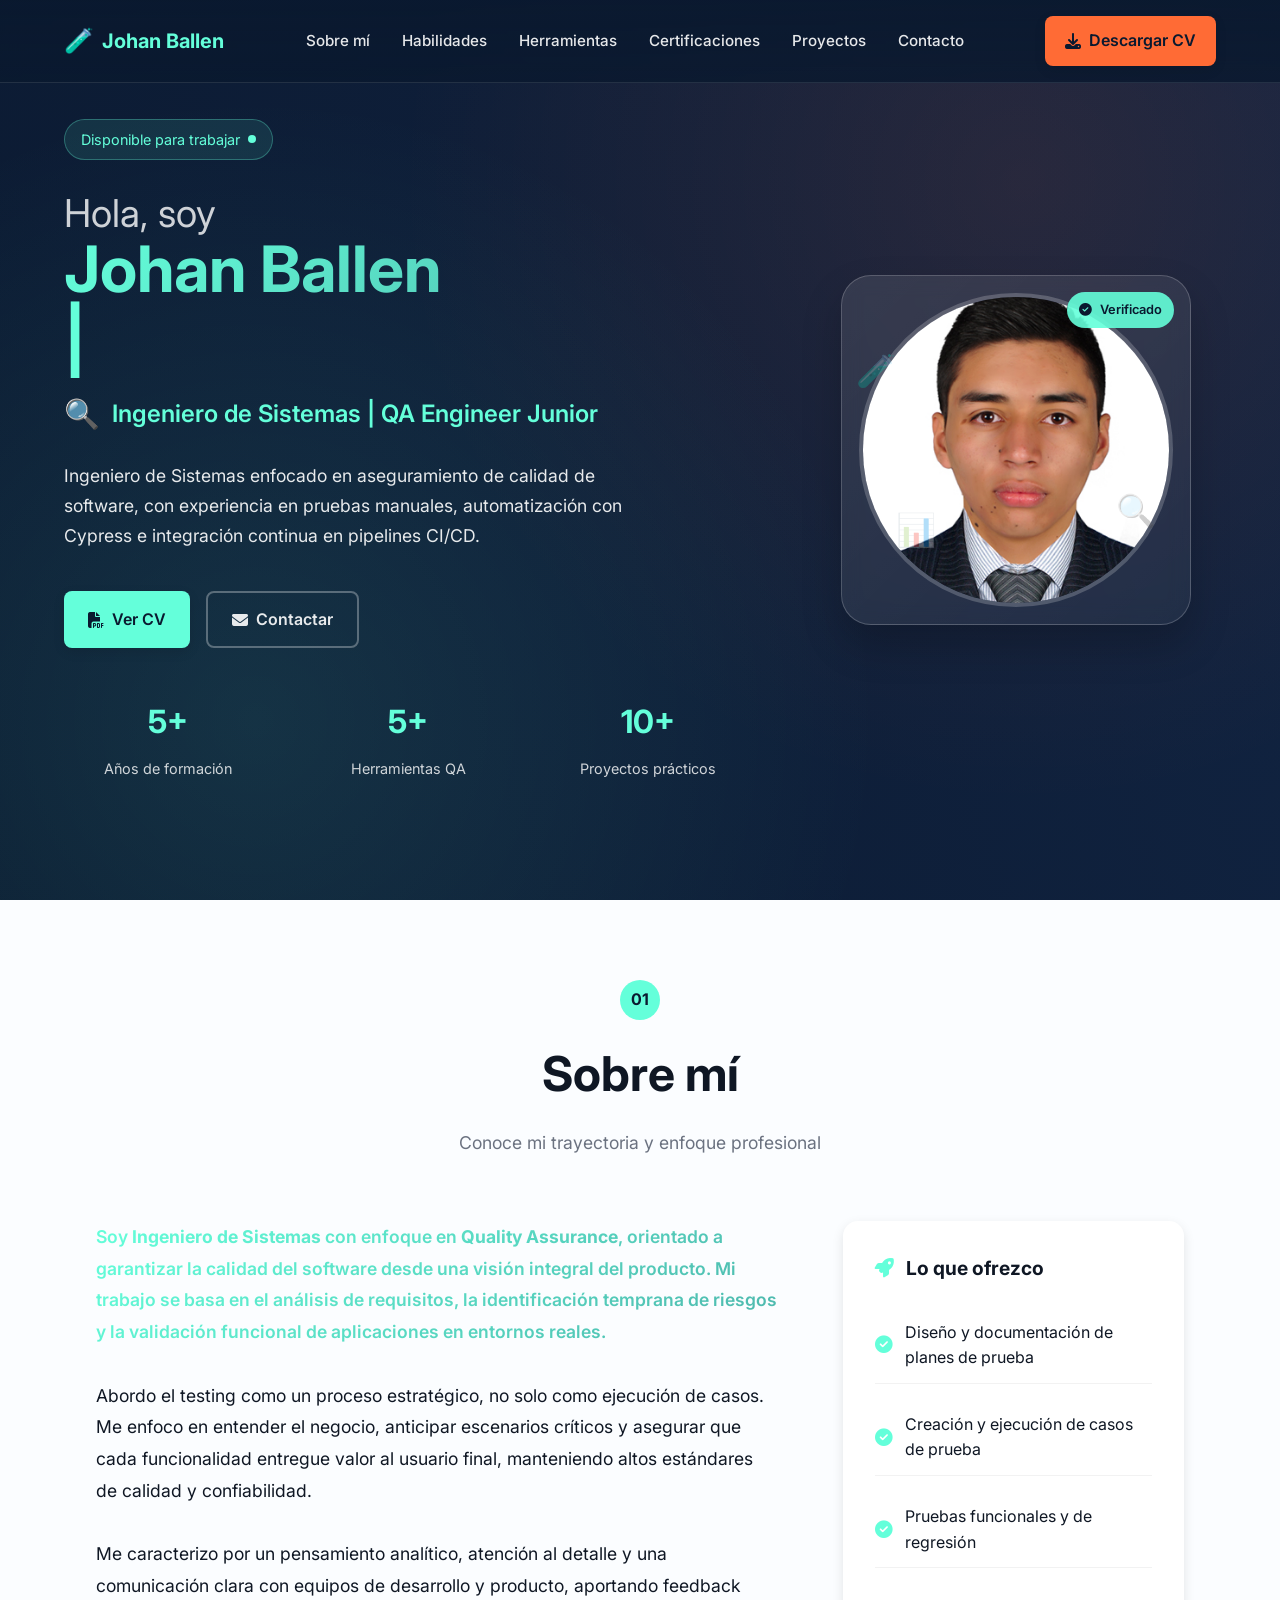
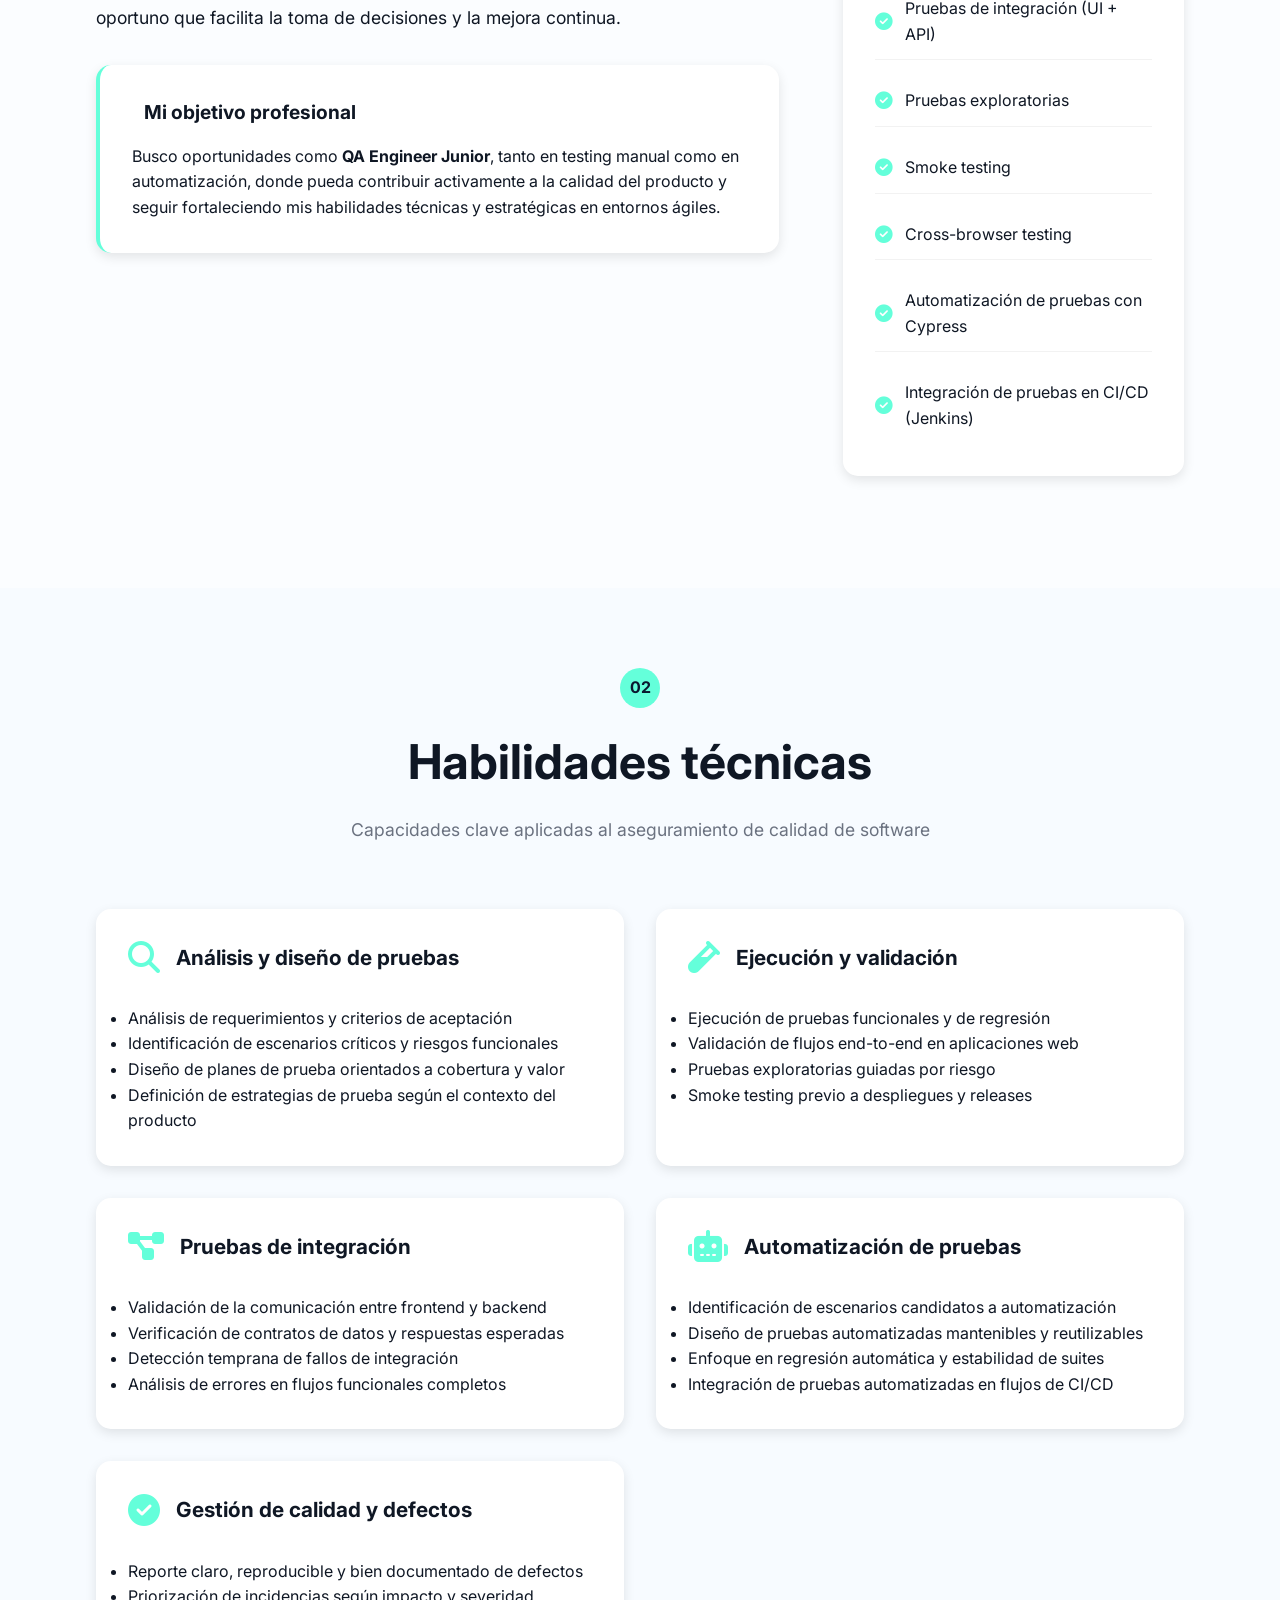
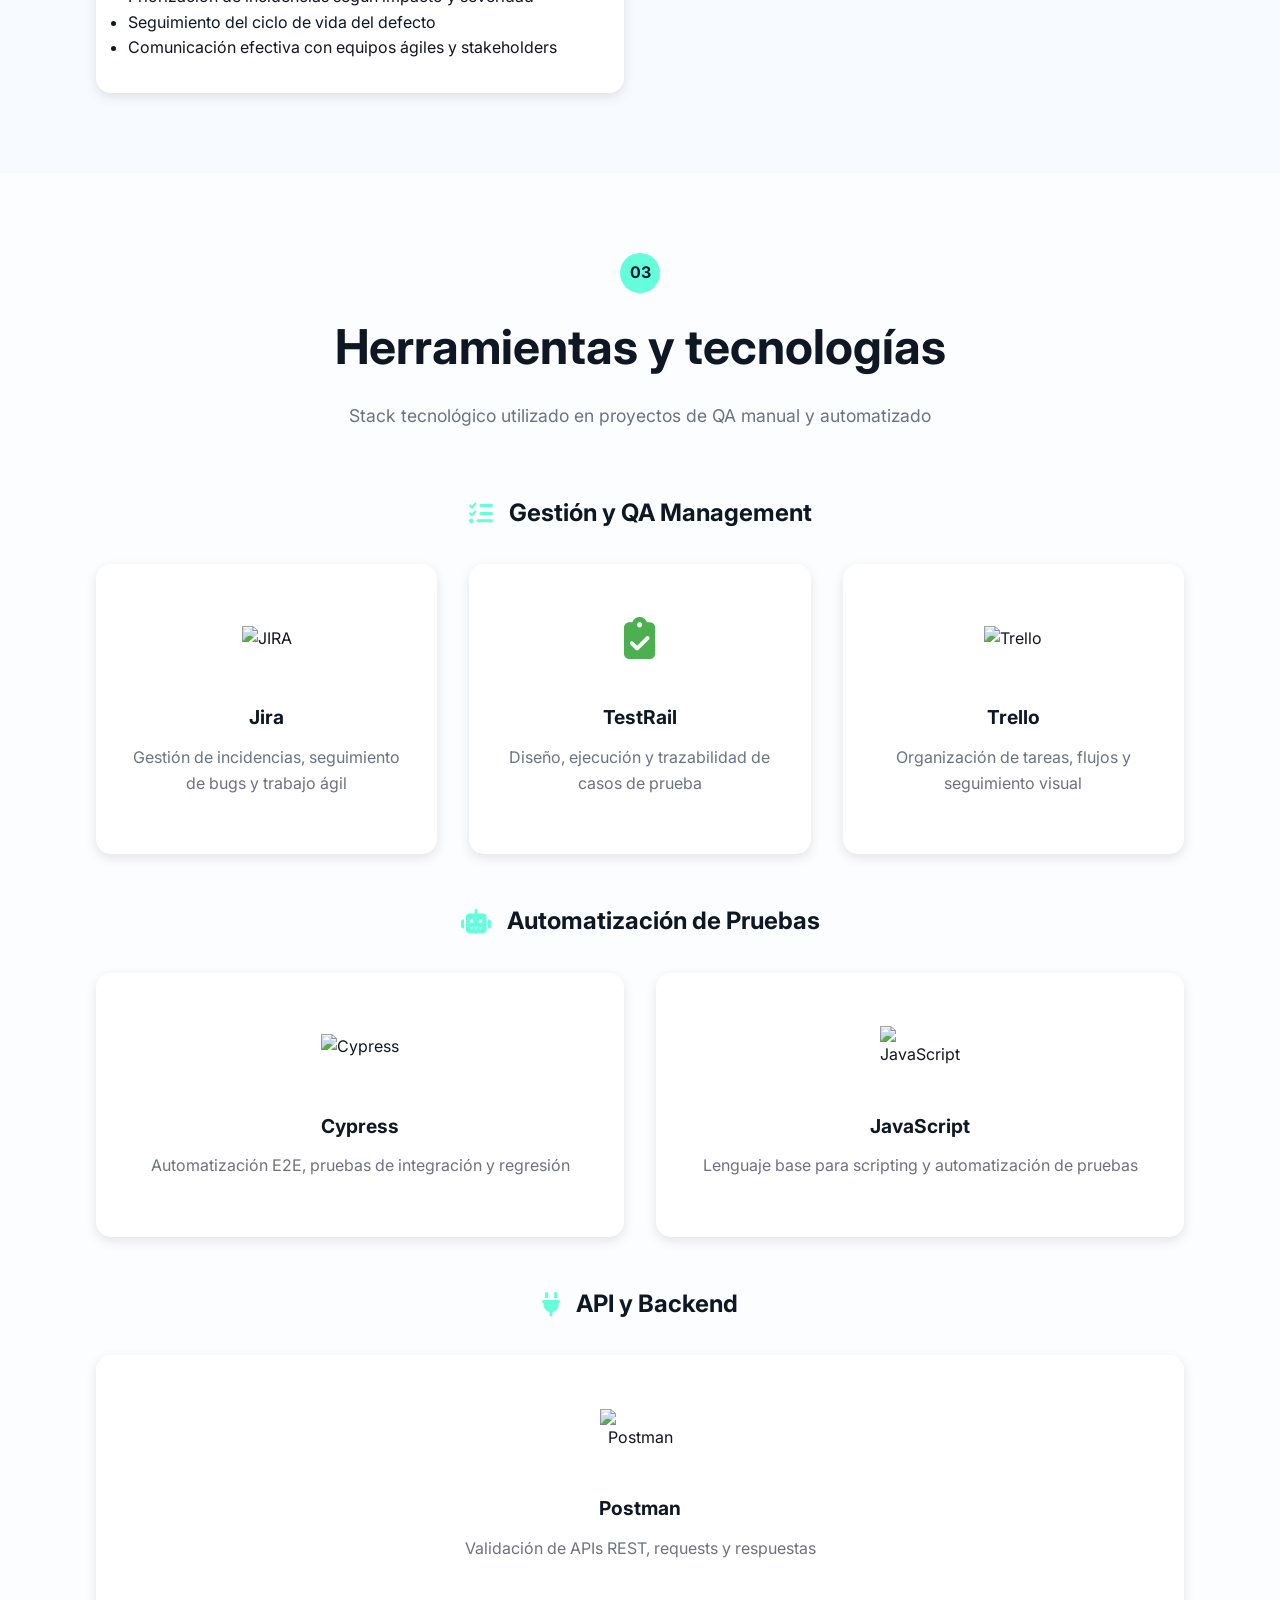
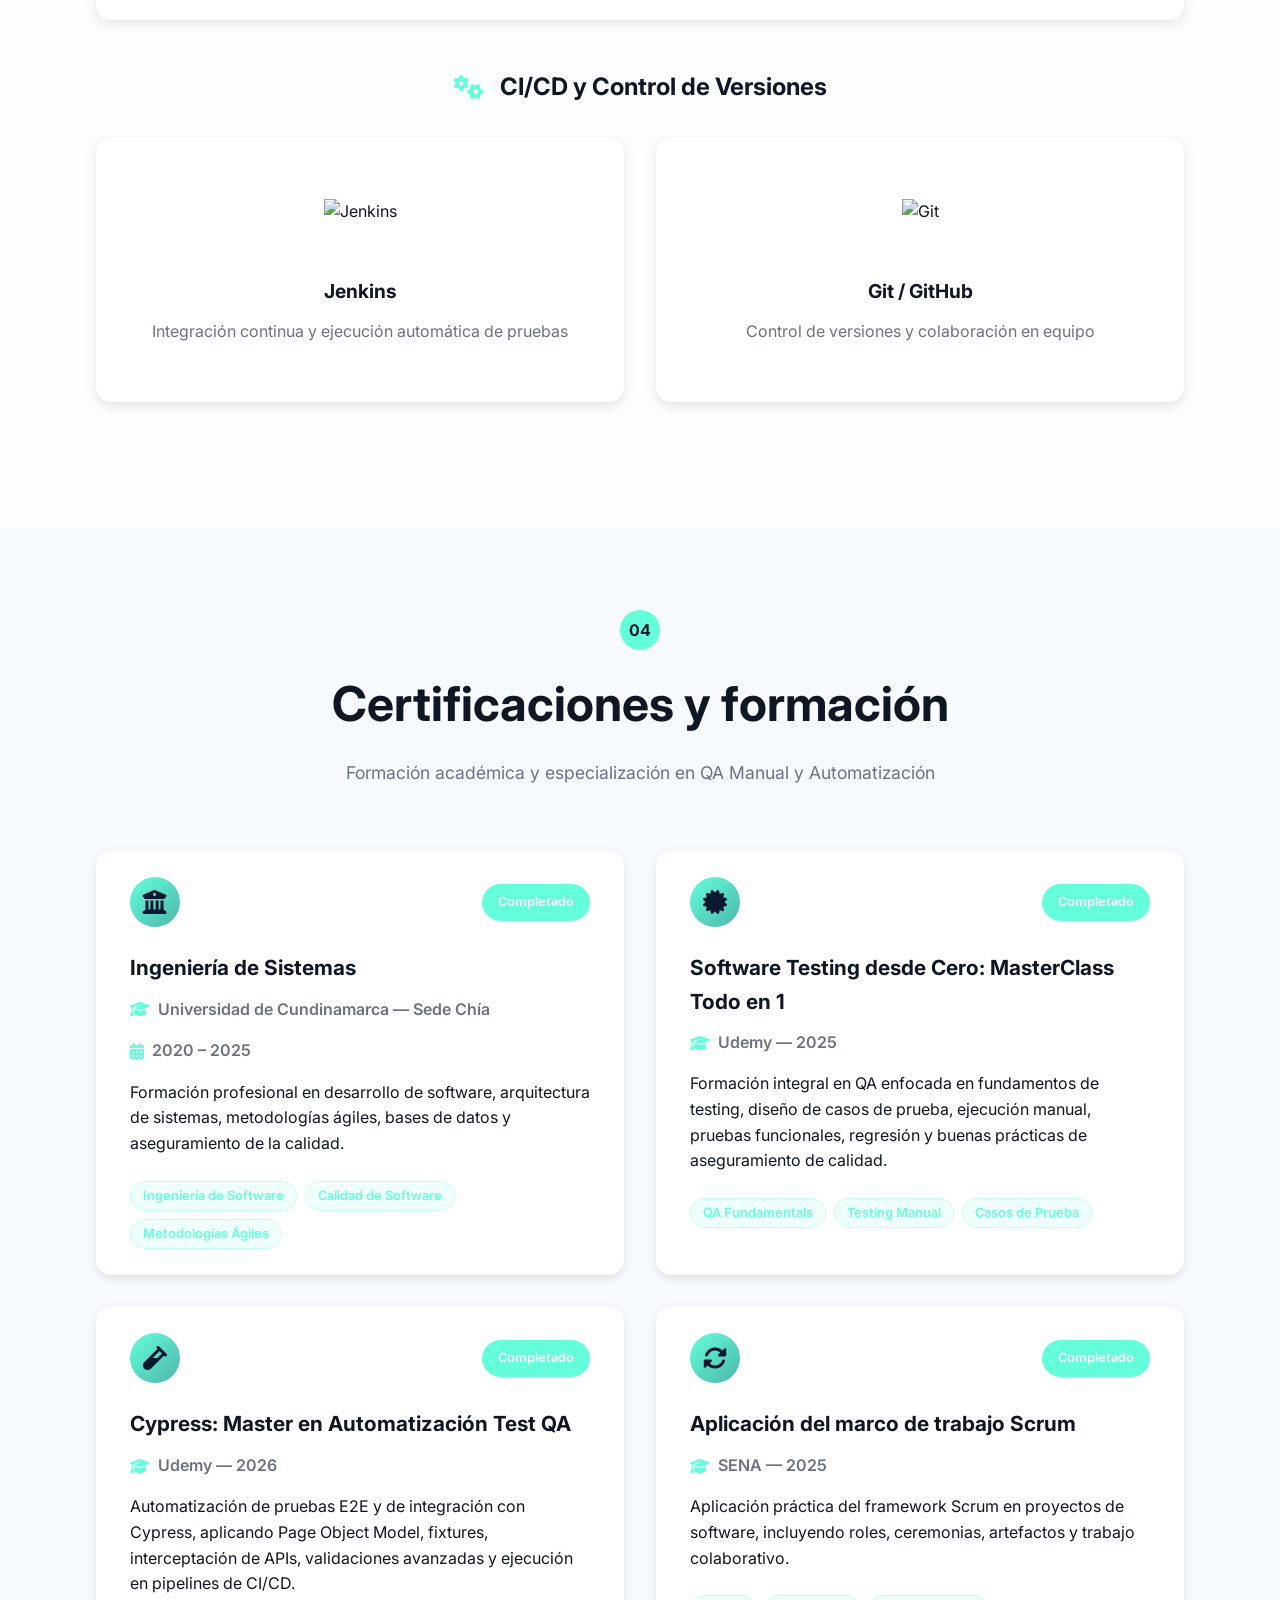
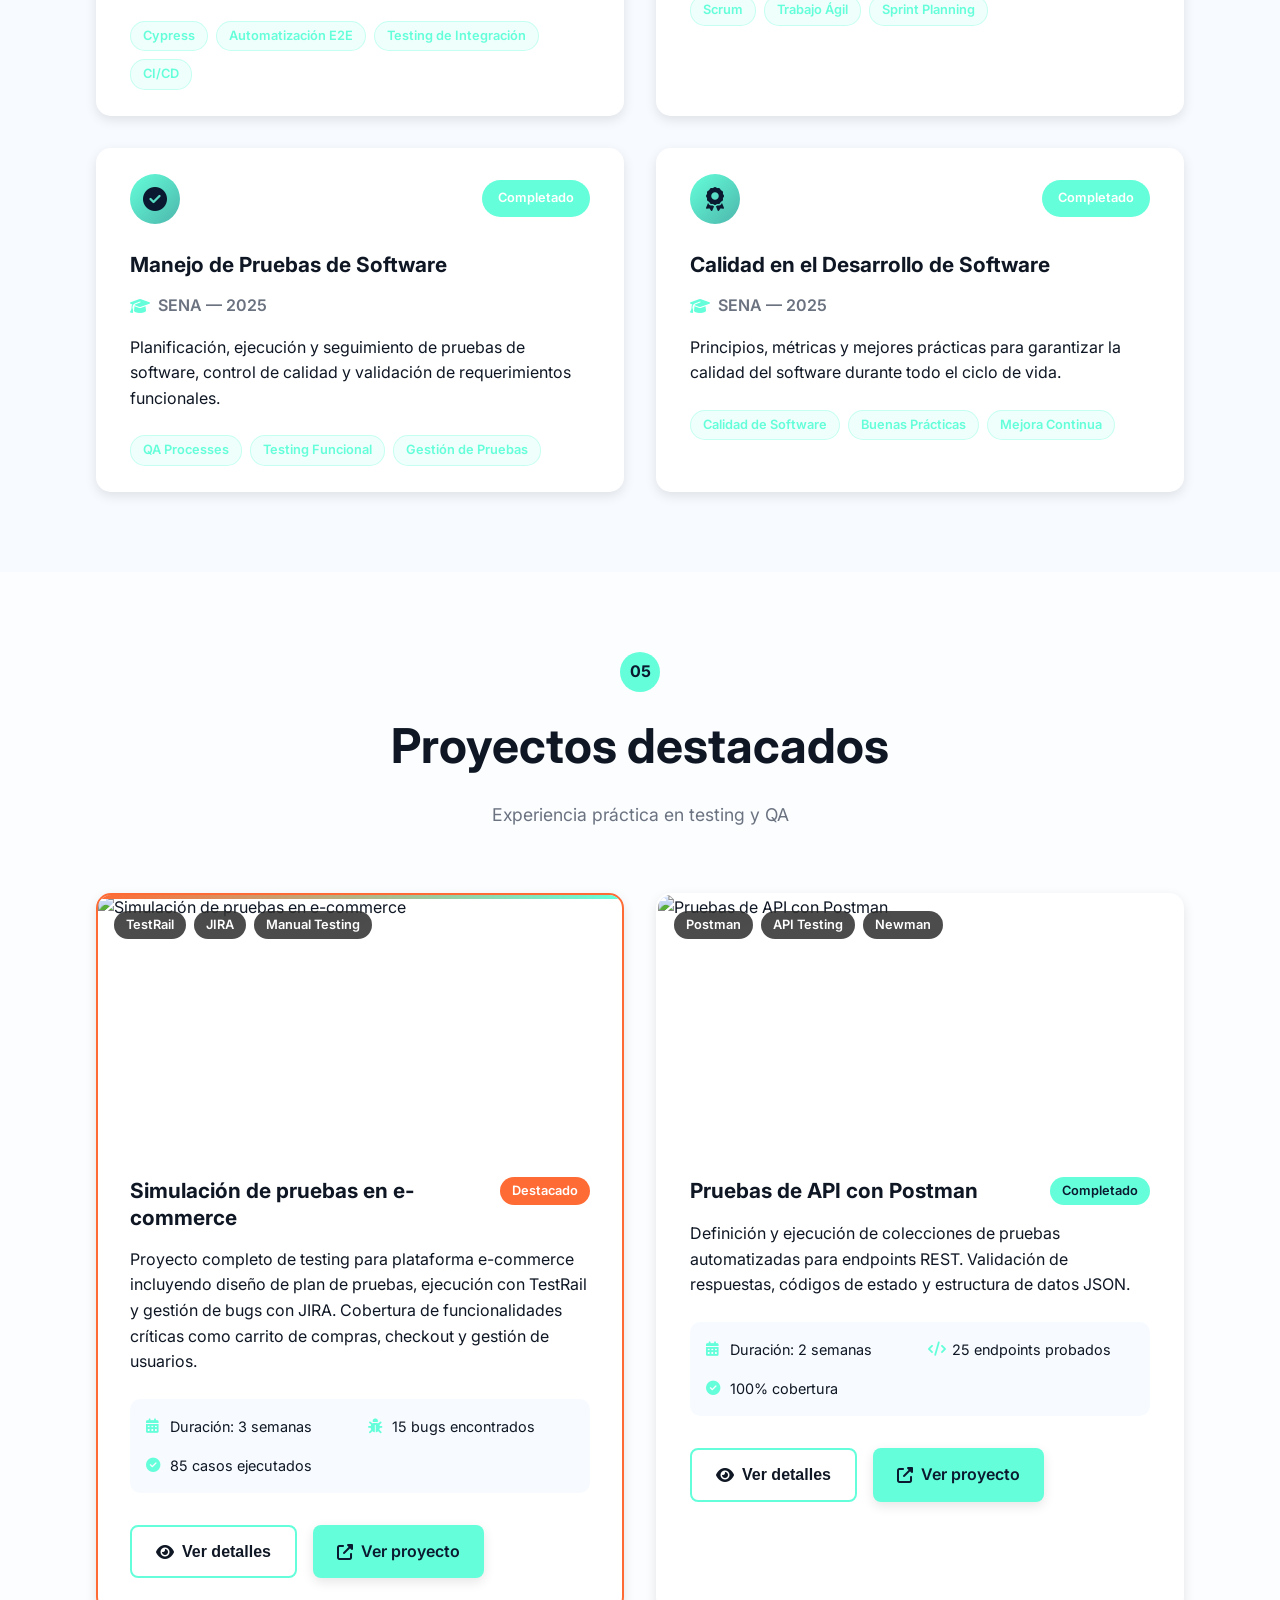
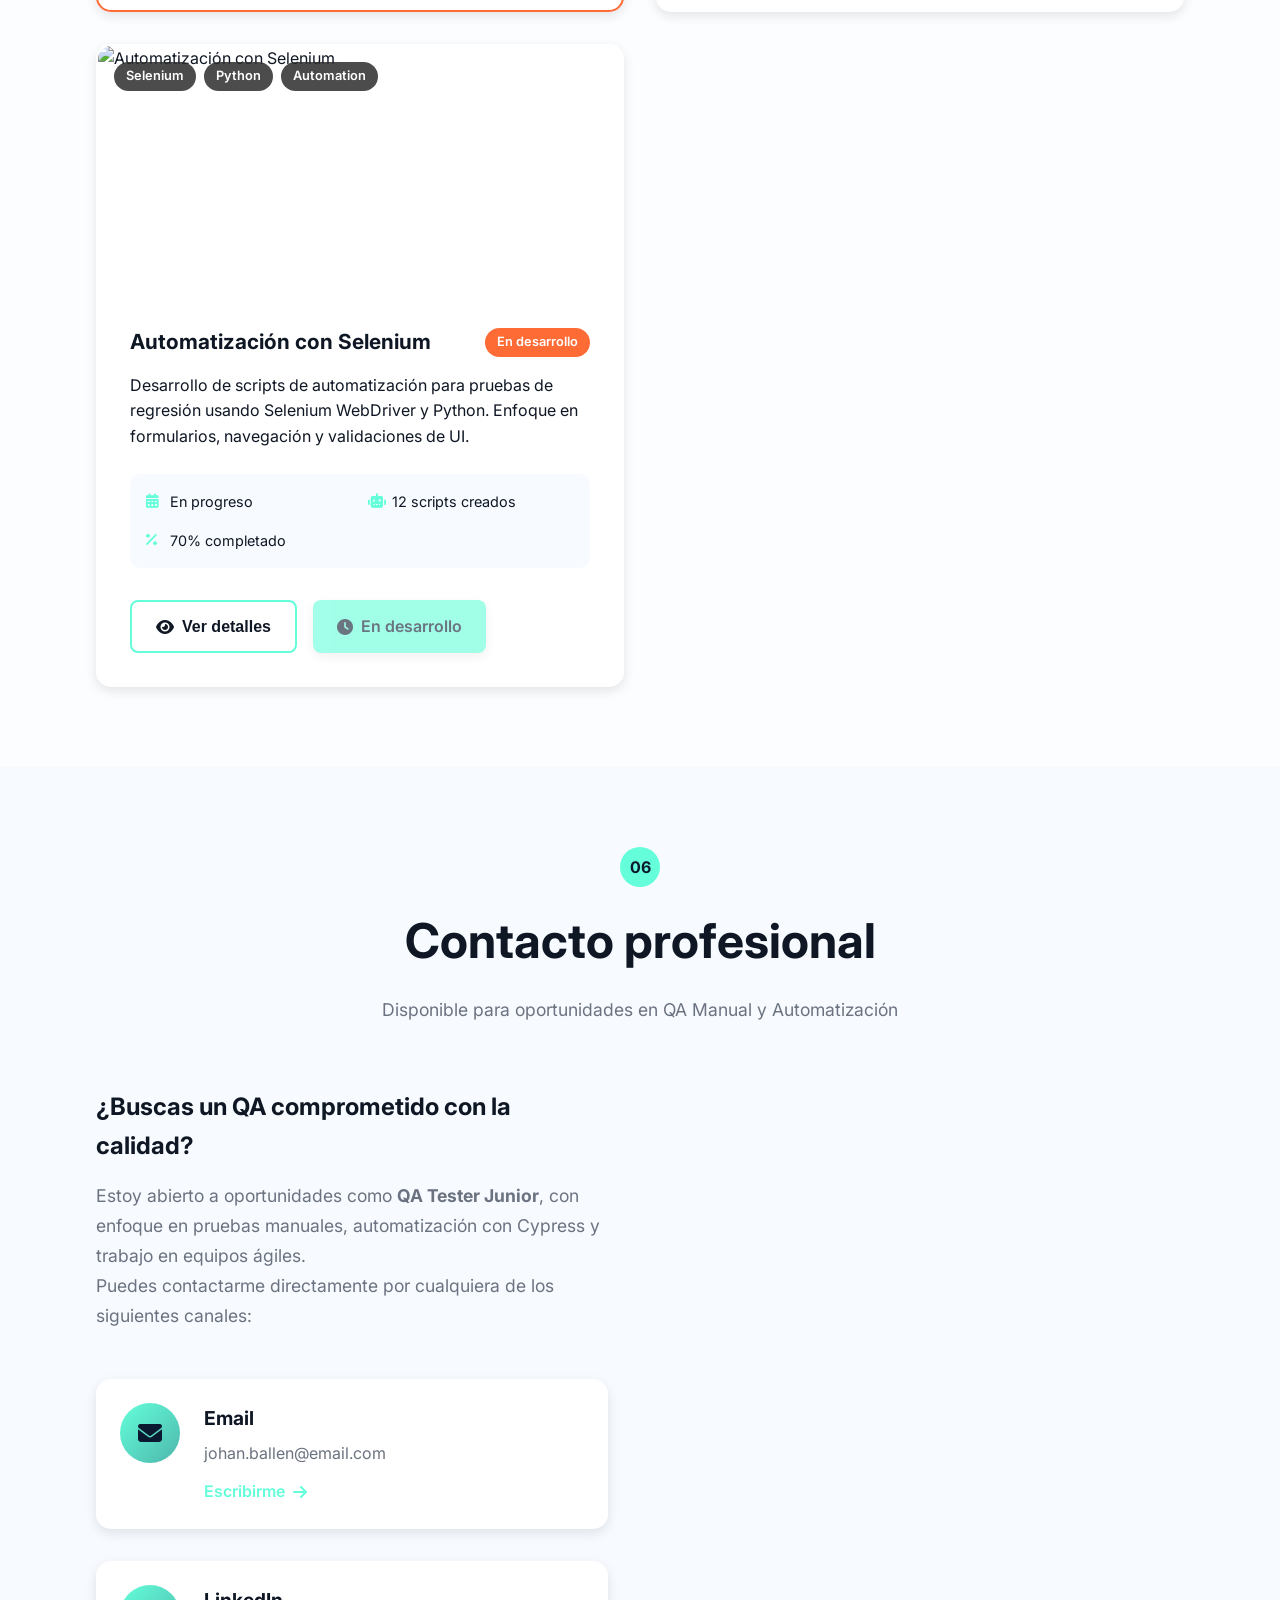
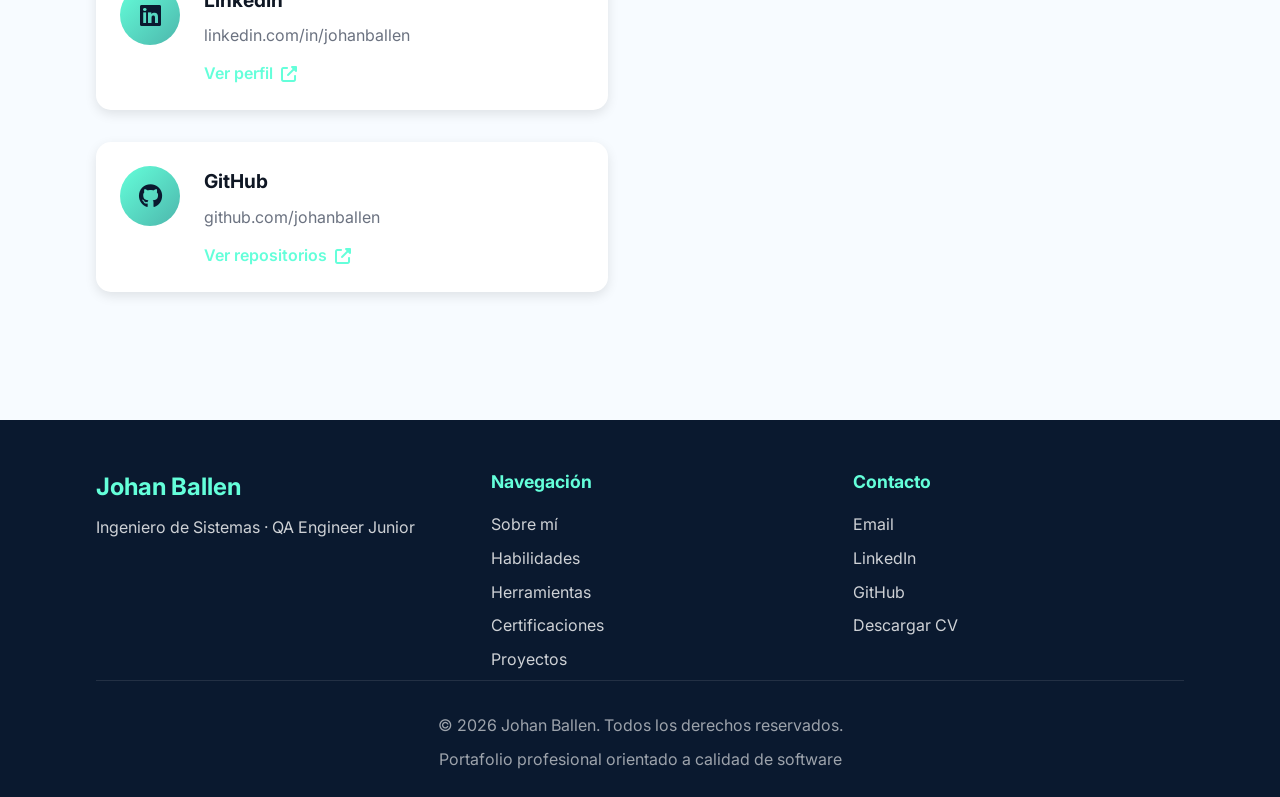
==== commit dd2254c1: "actualizacion imagen perfil" ====
--- a/index.html
+++ b/index.html
@@ -130,7 +130,7 @@
           <div class="hero-right" data-aos="fade-left" data-aos-duration="1000" data-aos-delay="400">
             <div class="photo-container">
               <div class="photo-frame">
-                <img src="public/perfil.jpg"  
+                <img src="public/perfil.JPG"  
                      alt="Foto profesional de Johan Ballen" 
                      class="profile-photo"
                      loading="lazy">
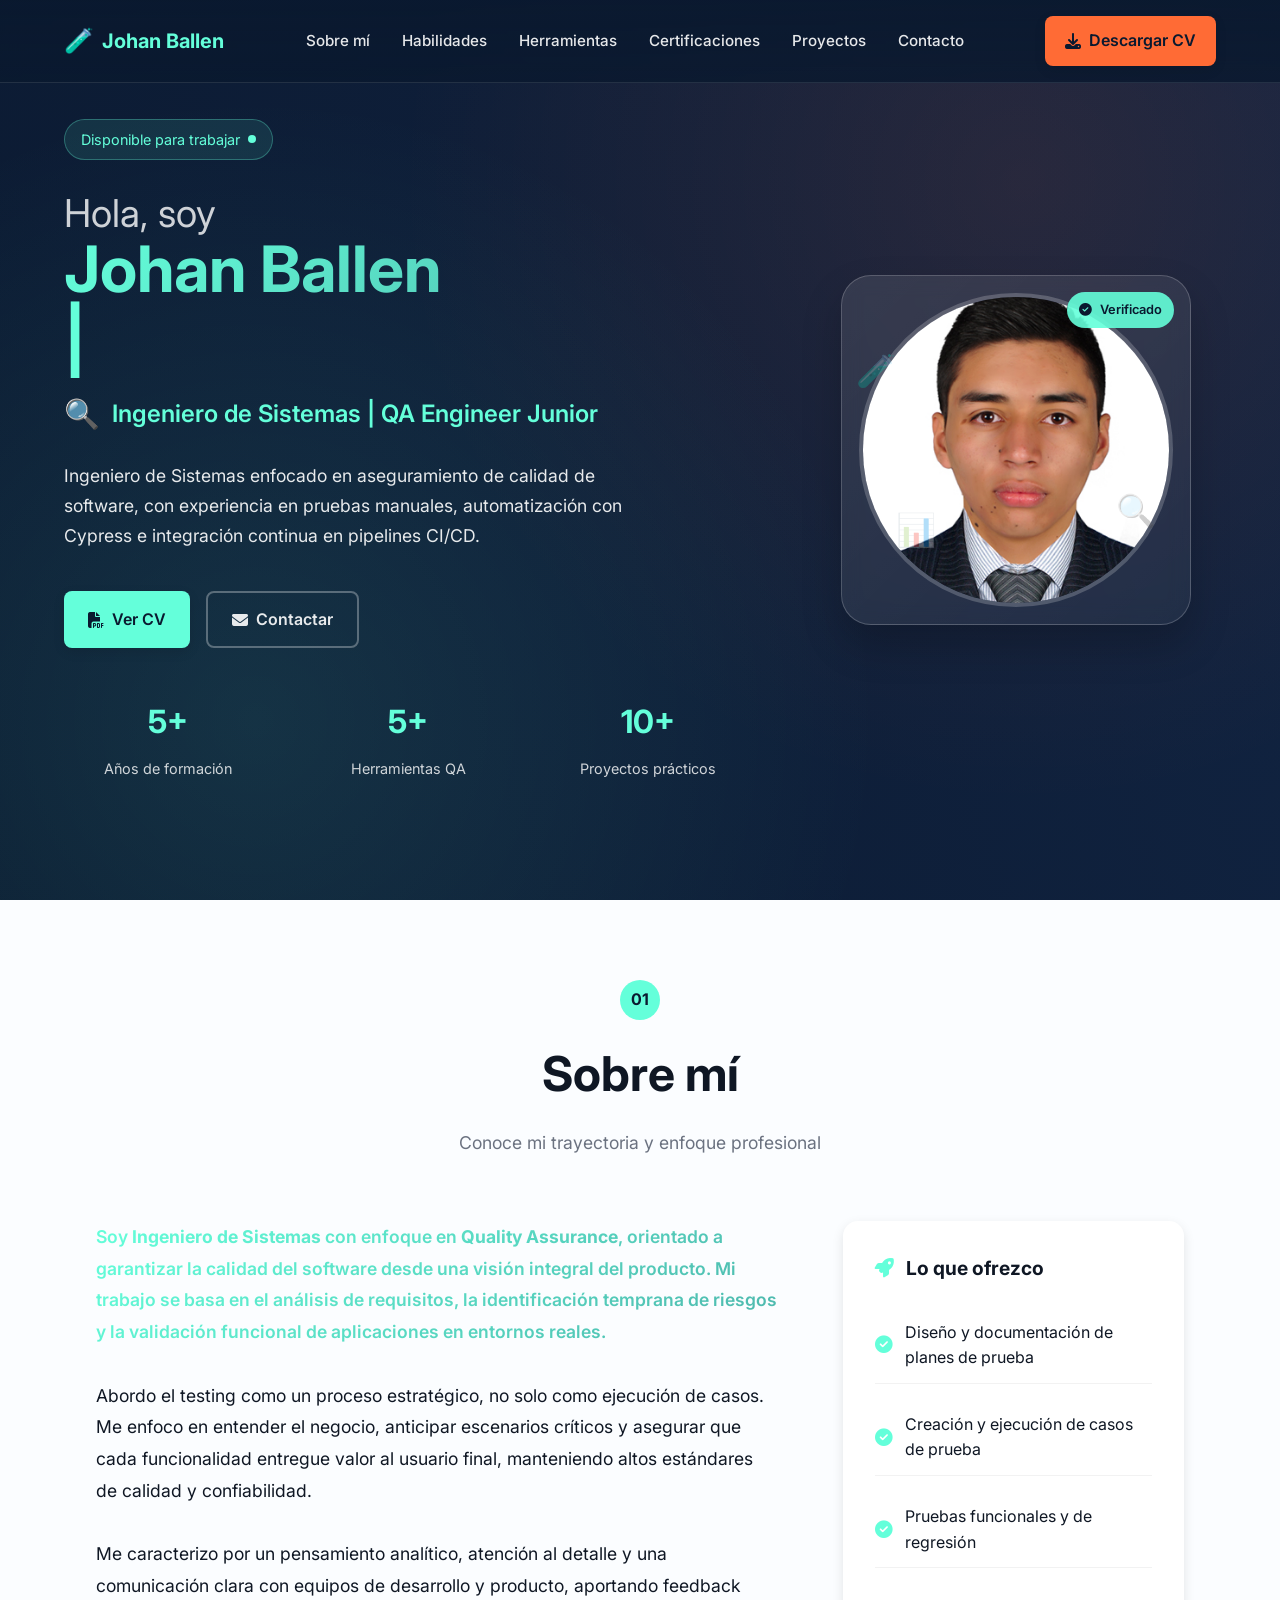
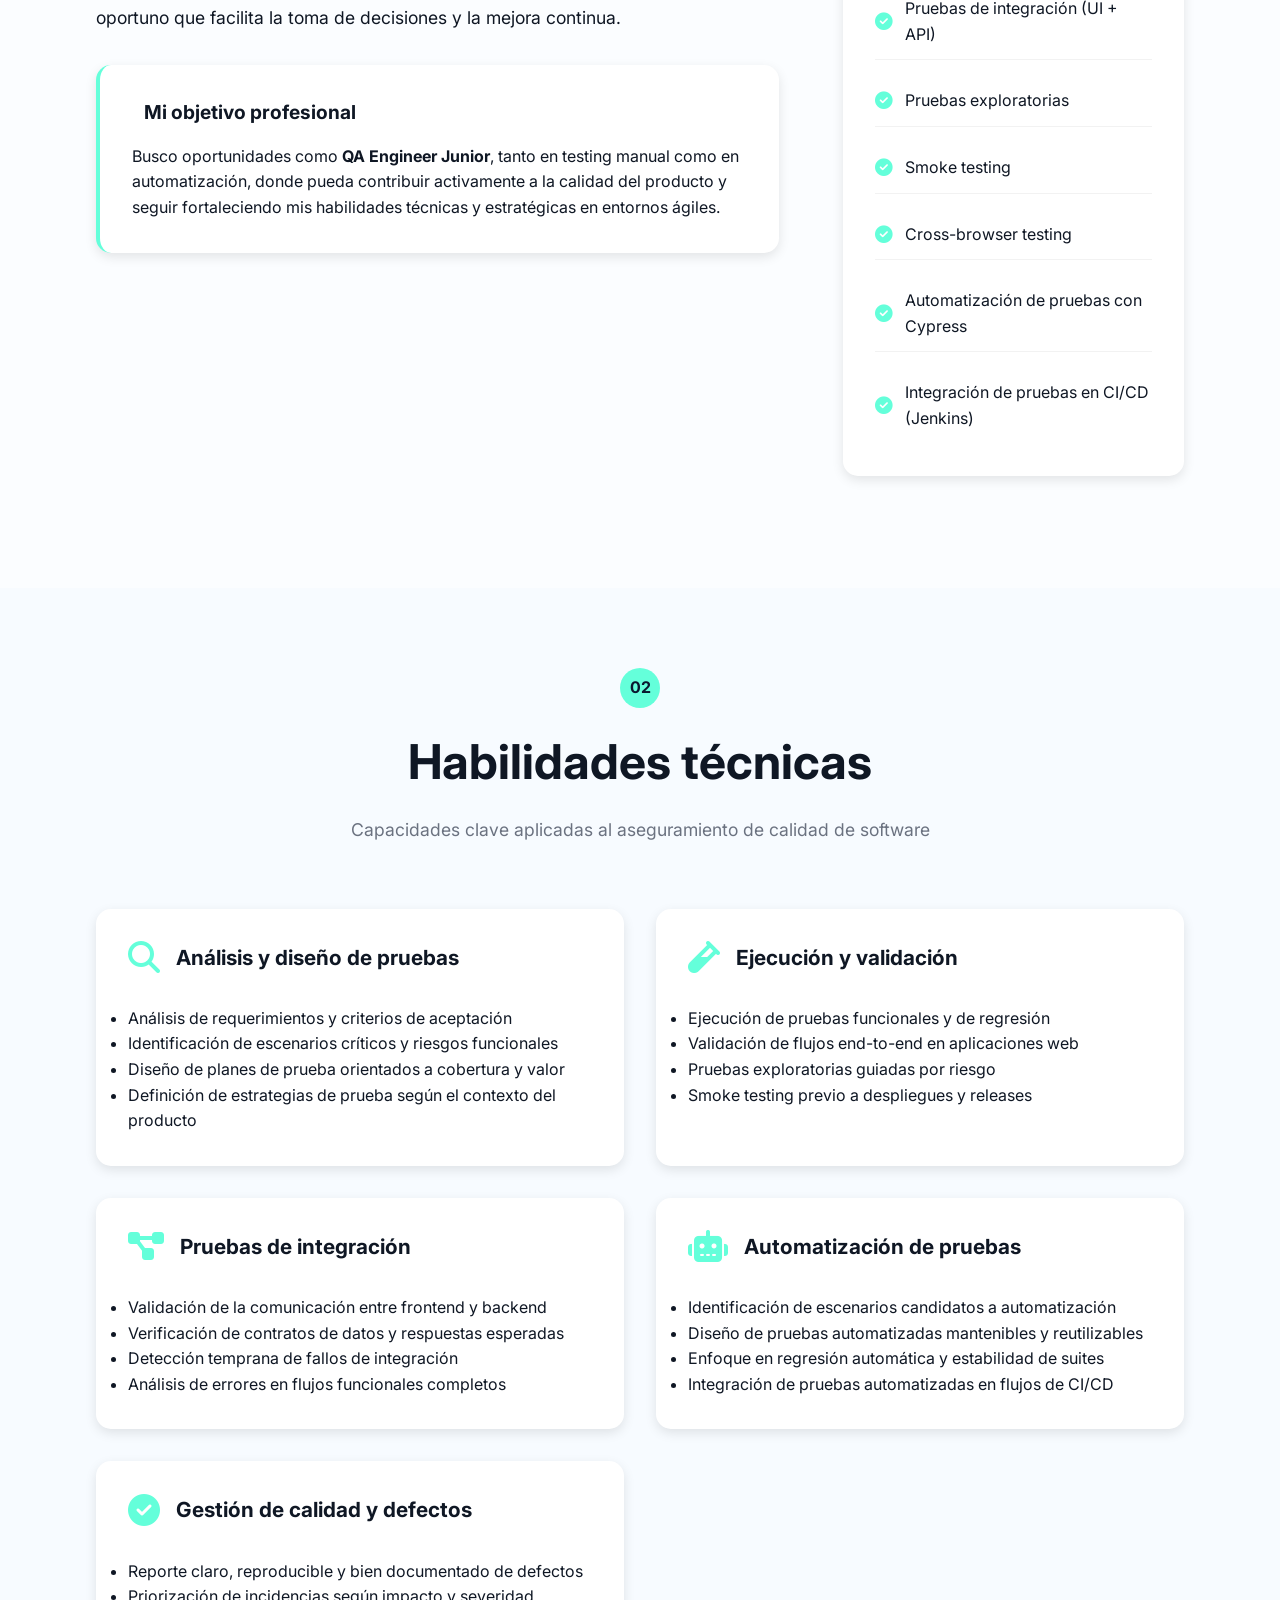
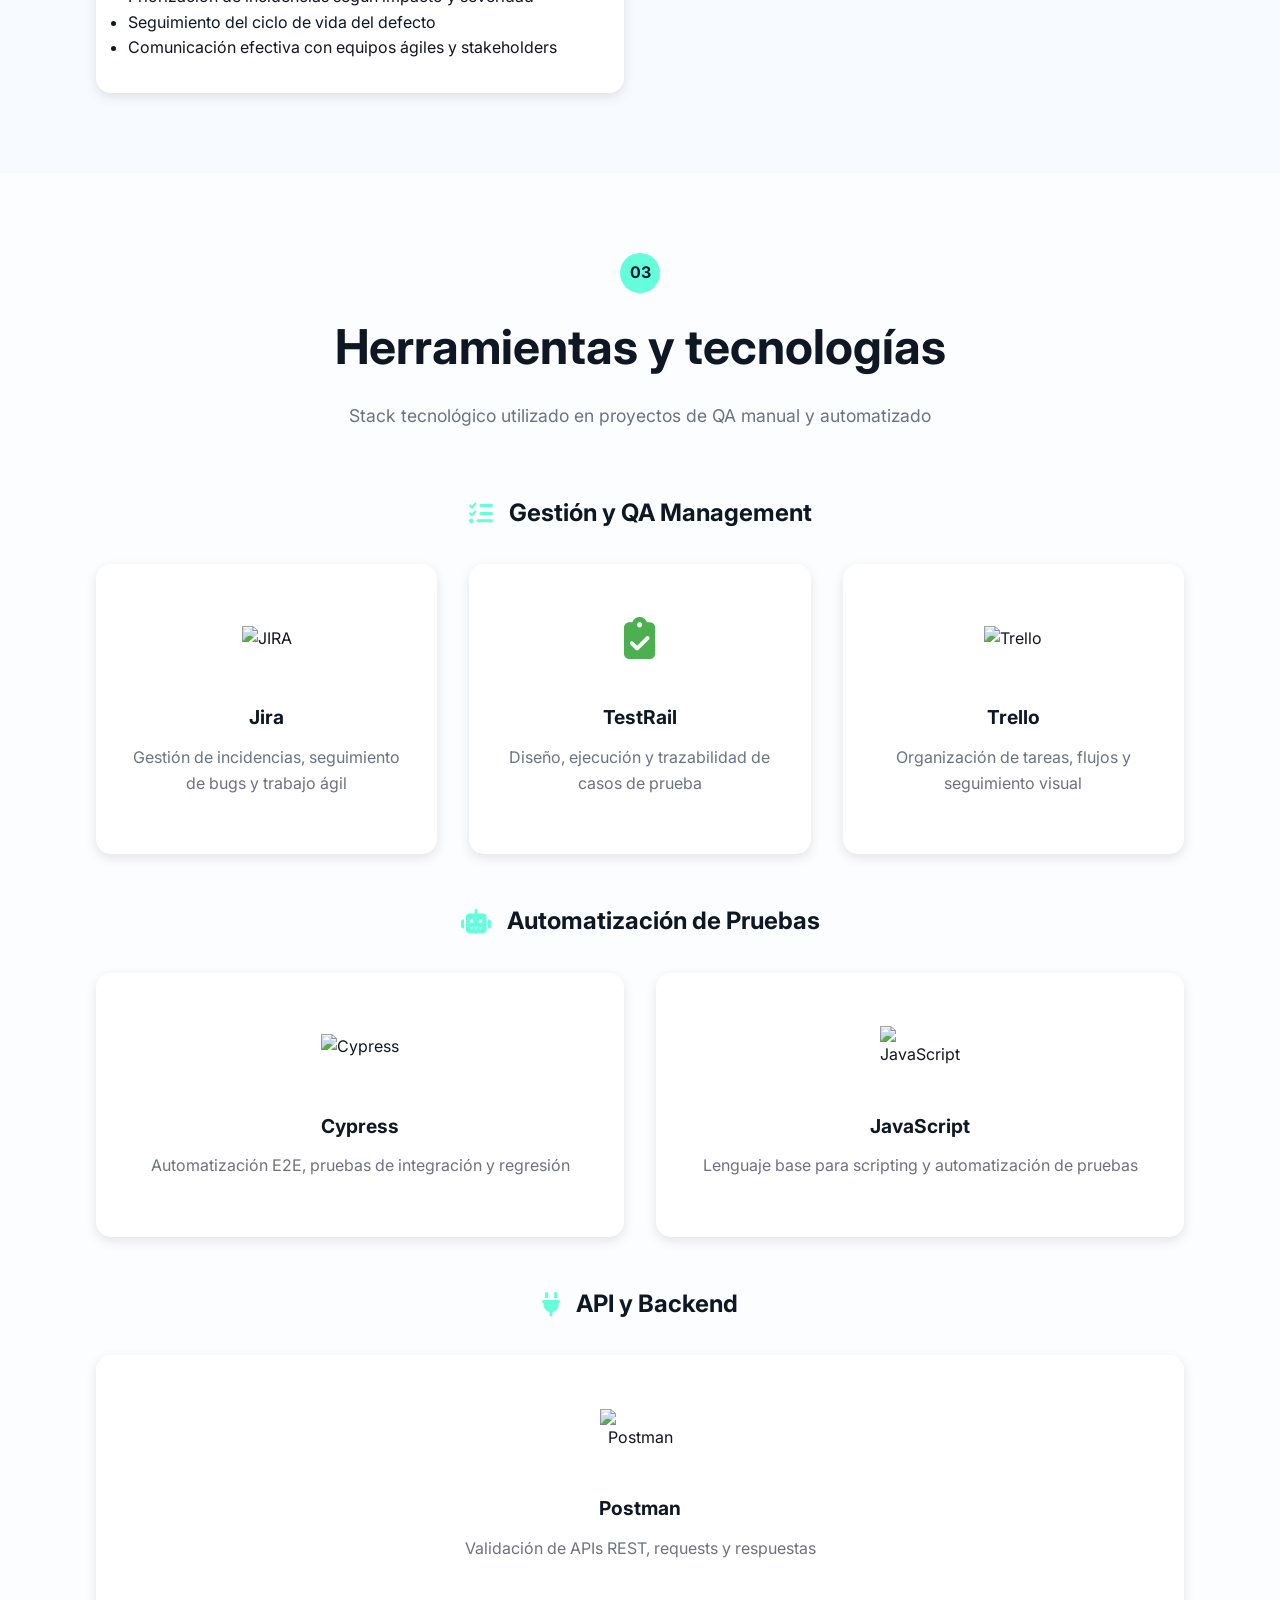
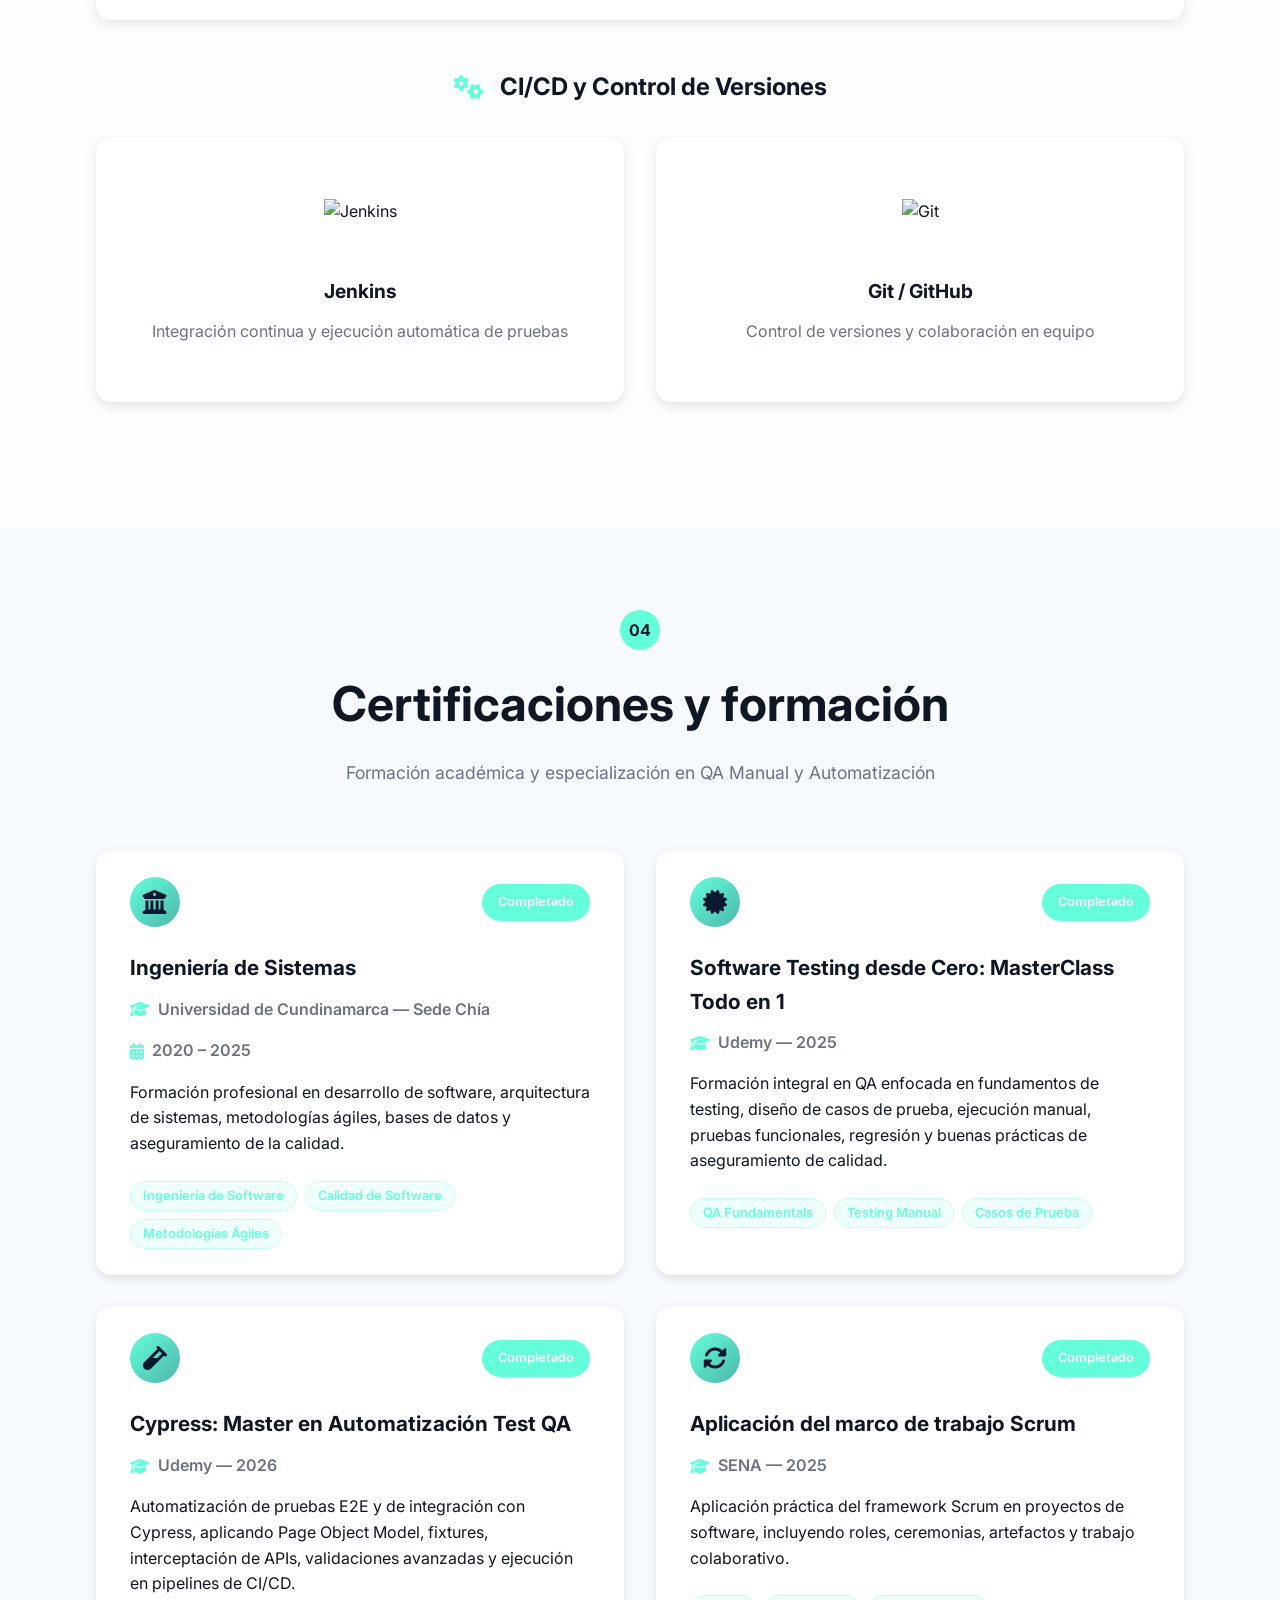
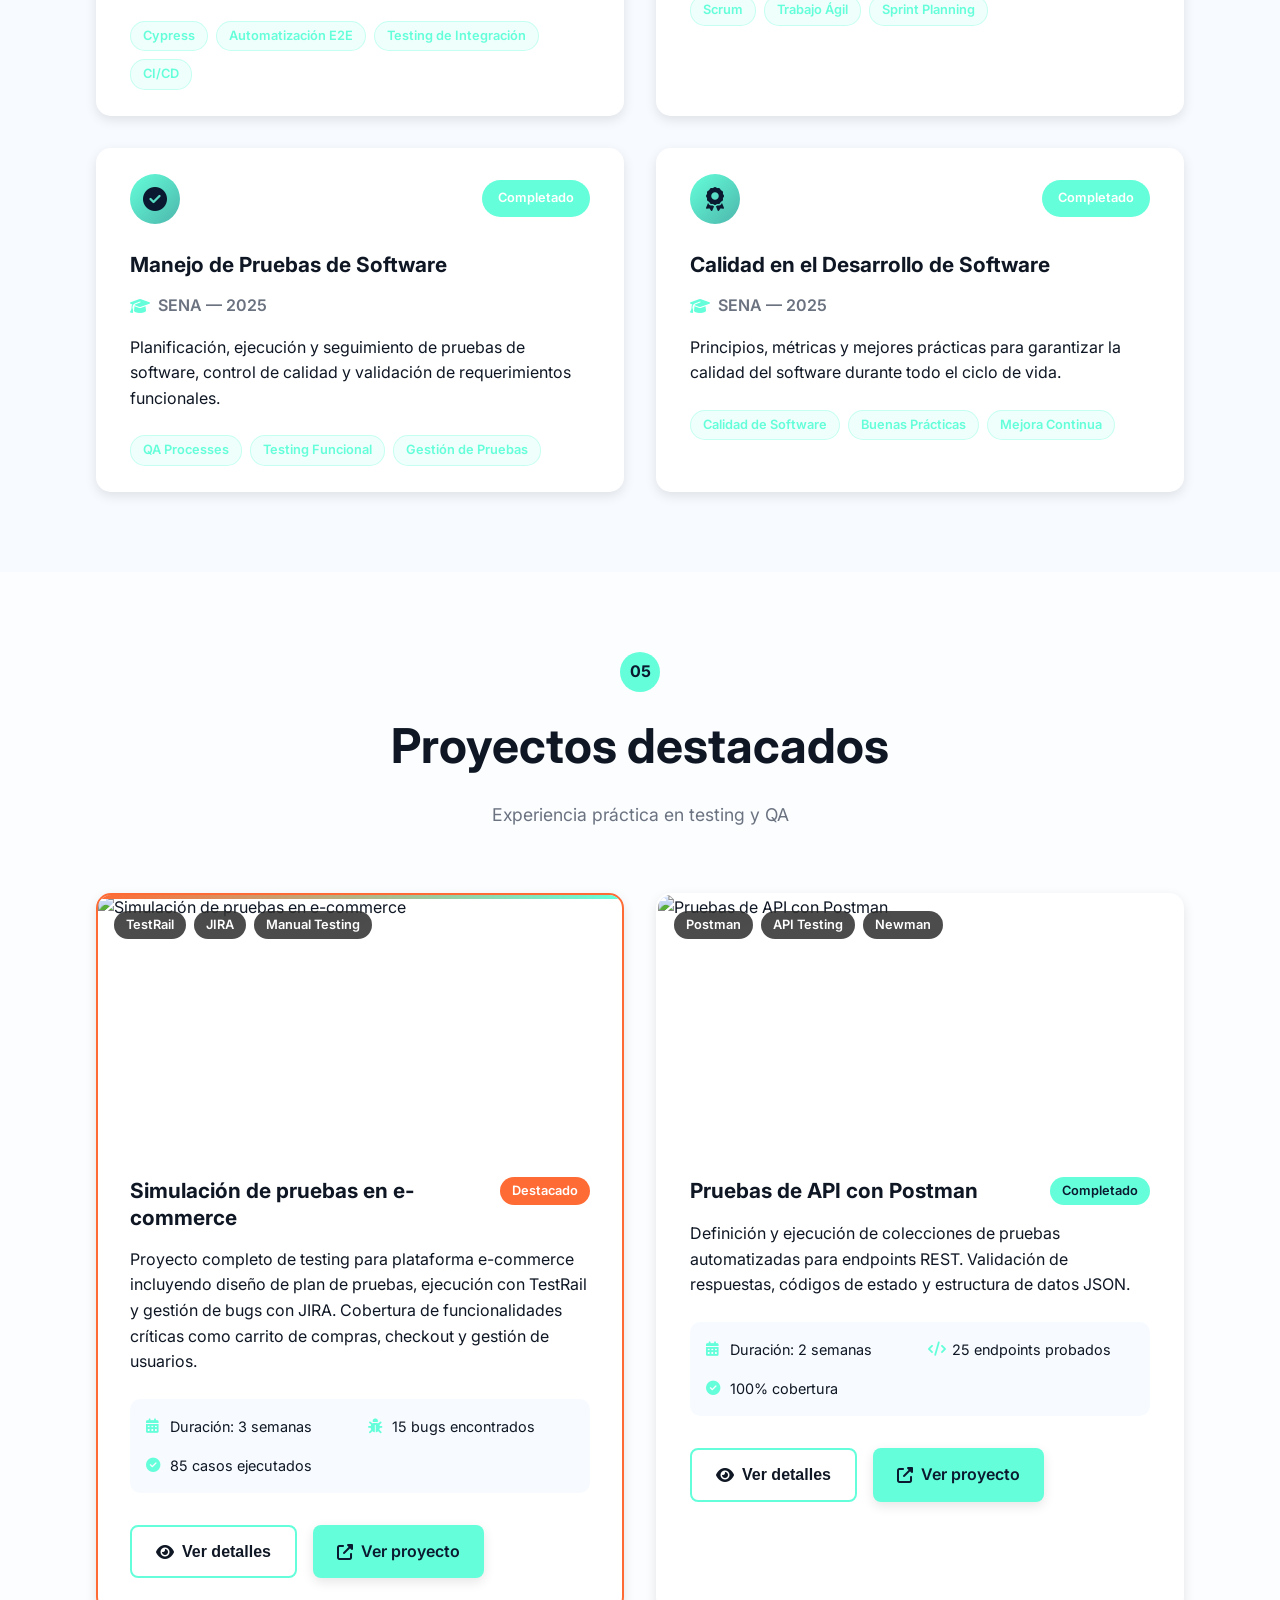
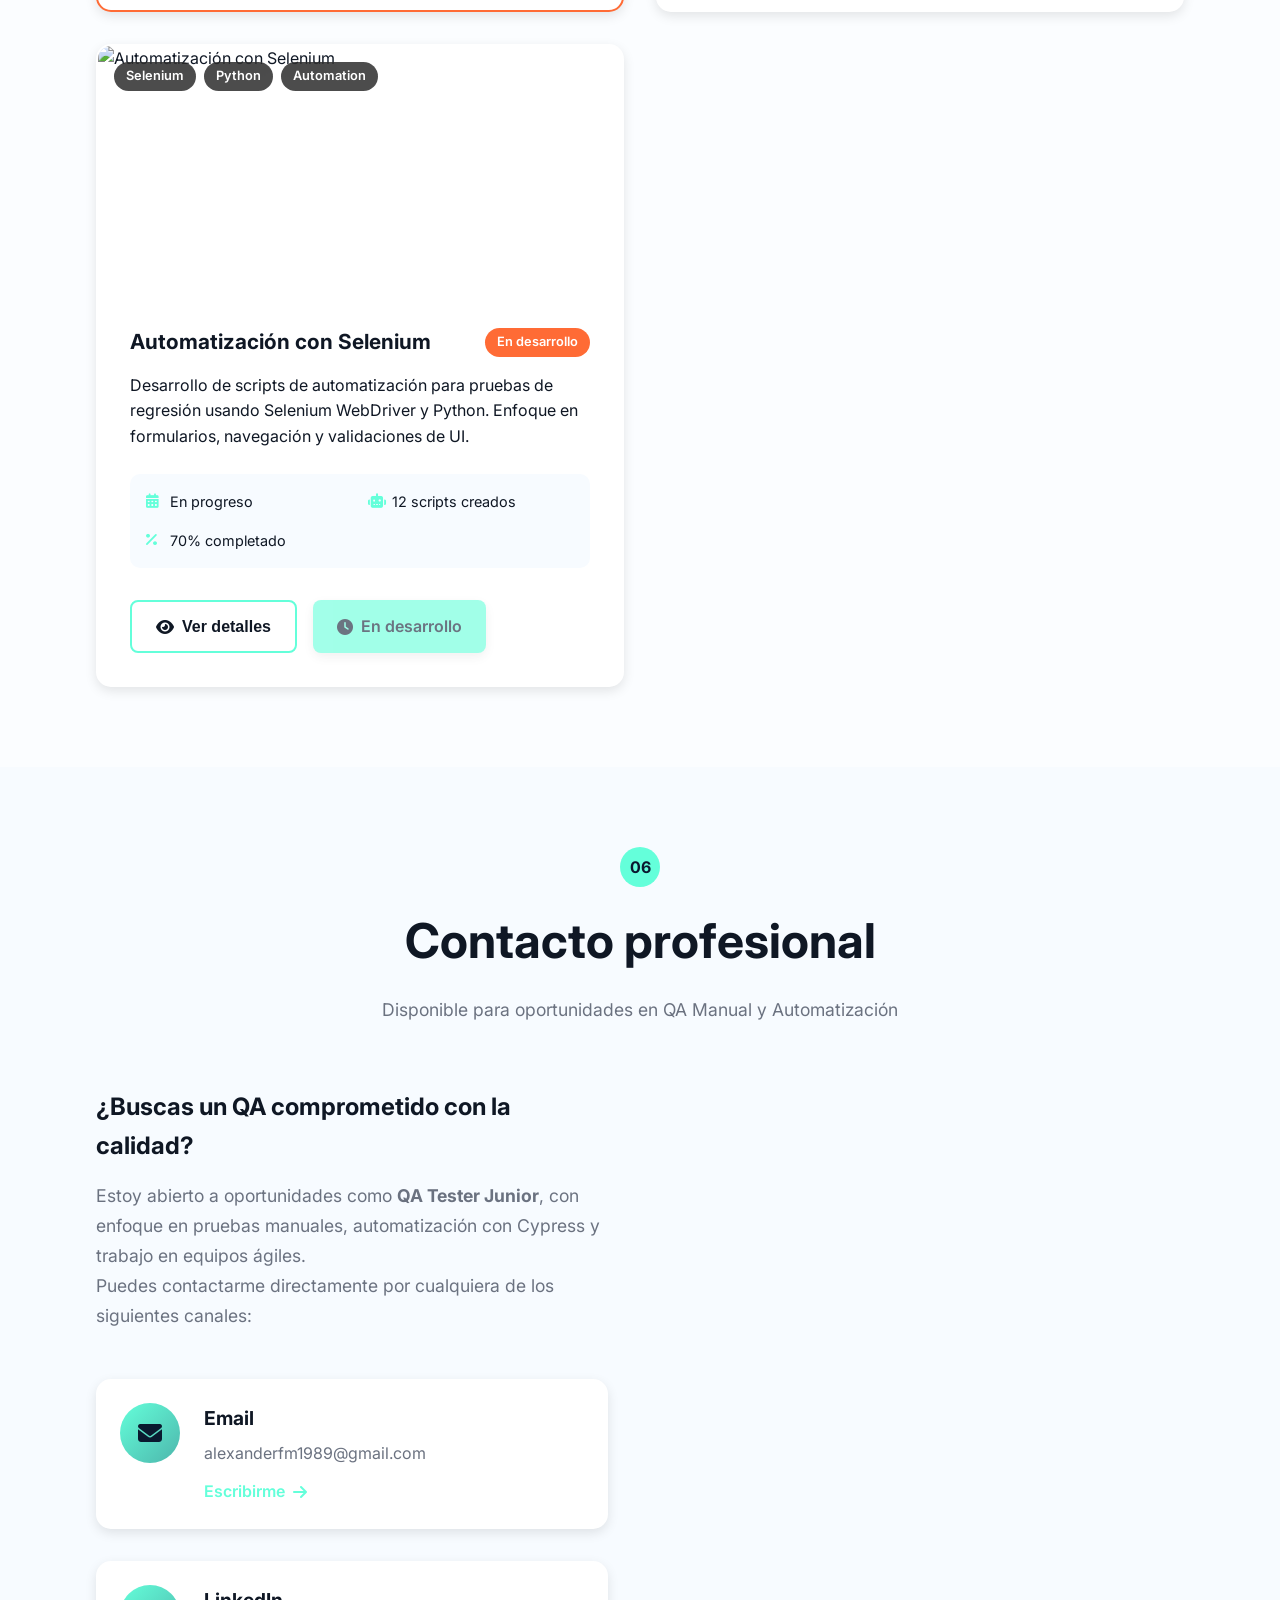
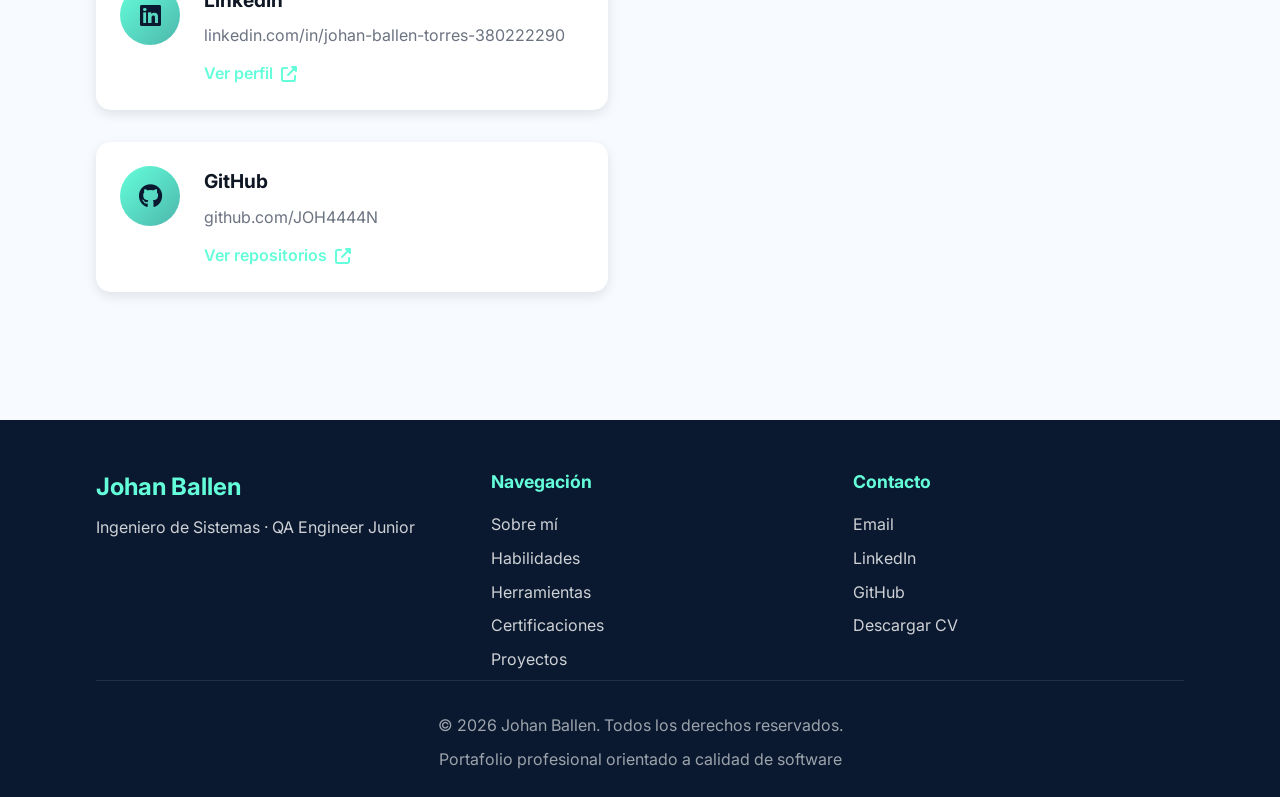
==== commit 1bfd2781: "actualizacion de datos personales" ====
--- a/index.html
+++ b/index.html
@@ -944,8 +944,8 @@
             </div>
             <div class="method-info">
               <h4>Email</h4>
-              <p>johan.ballen@email.com</p>
-              <a href="mailto:johan.ballen@email.com" class="method-link">
+              <p>alexanderfm1989@gmail.com</p>
+              <a href="mailto:alexanderfm1989@gmail.com" class="method-link">
                 Escribirme <i class="fas fa-arrow-right"></i>
               </a>
             </div>
@@ -957,8 +957,8 @@
             </div>
             <div class="method-info">
               <h4>LinkedIn</h4>
-              <p>linkedin.com/in/johanballen</p>
-              <a href="https://linkedin.com/in/johanballen"
+              <p>linkedin.com/in/johan-ballen-torres-380222290</p>
+              <a href="https://linkedin.com/in/johan-ballen-torres-380222290"
                  target="_blank"
                  rel="noopener noreferrer"
                  class="method-link">
@@ -973,8 +973,8 @@
             </div>
             <div class="method-info">
               <h4>GitHub</h4>
-              <p>github.com/johanballen</p>
-              <a href="https://github.com/johanballen"
+              <p>github.com/JOH4444N</p>
+              <a href="https://github.com/JOH4444N"
                  target="_blank"
                  rel="noopener noreferrer"
                  class="method-link">
@@ -1019,19 +1019,19 @@
             <h4>Contacto</h4>
             <ul>
               <li>
-                <a href="mailto:johan.ballen@email.com">
+                <a href="mailto:alexanderfm1989@gmail.com">
                   Email
                 </a>
               </li>
               <li>
-                <a href="https://linkedin.com/in/johanballen"
+                <a href="https://linkedin.com/in/johan-ballen-torres-380222290"
                    target="_blank"
                    rel="noopener noreferrer">
                   LinkedIn
                 </a>
               </li>
               <li>
-                <a href="https://github.com/johanballen"
+                <a href="https://github.com/JOH4444N"
                    target="_blank"
                    rel="noopener noreferrer">
                   GitHub
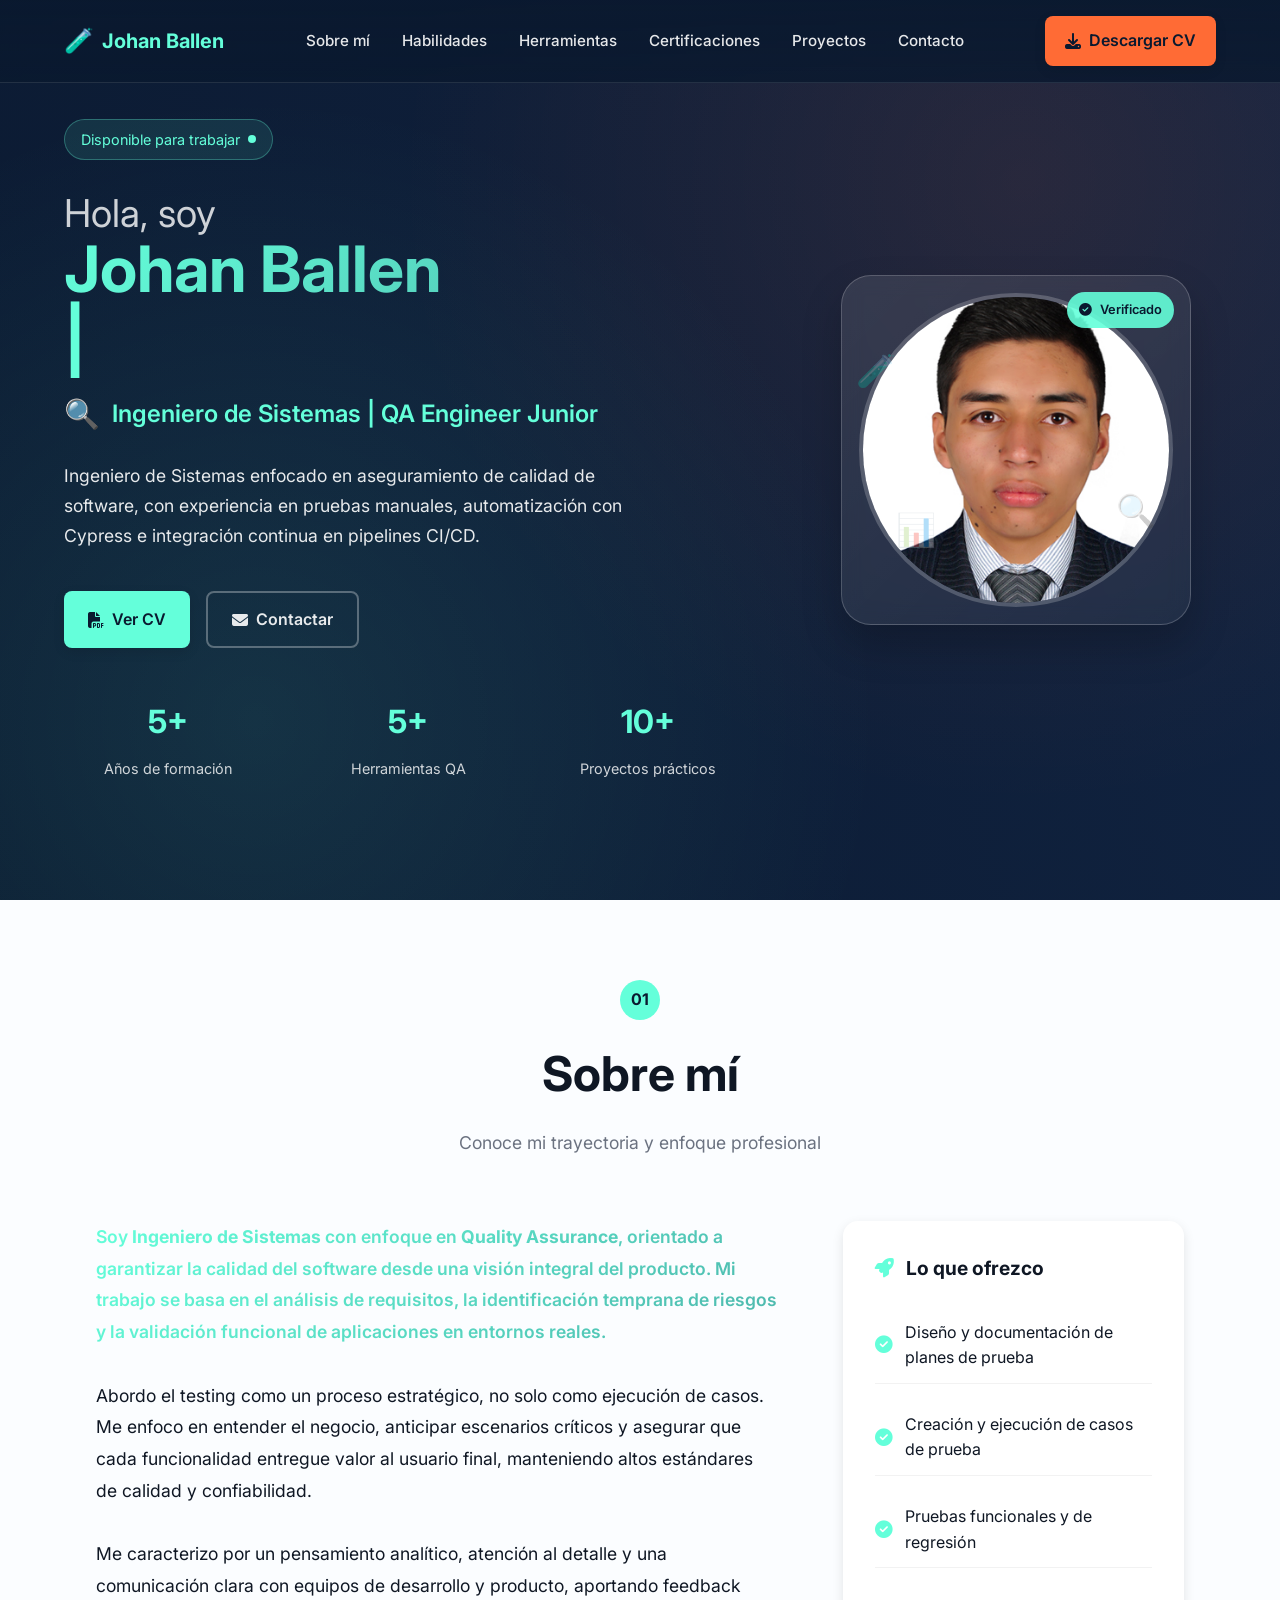
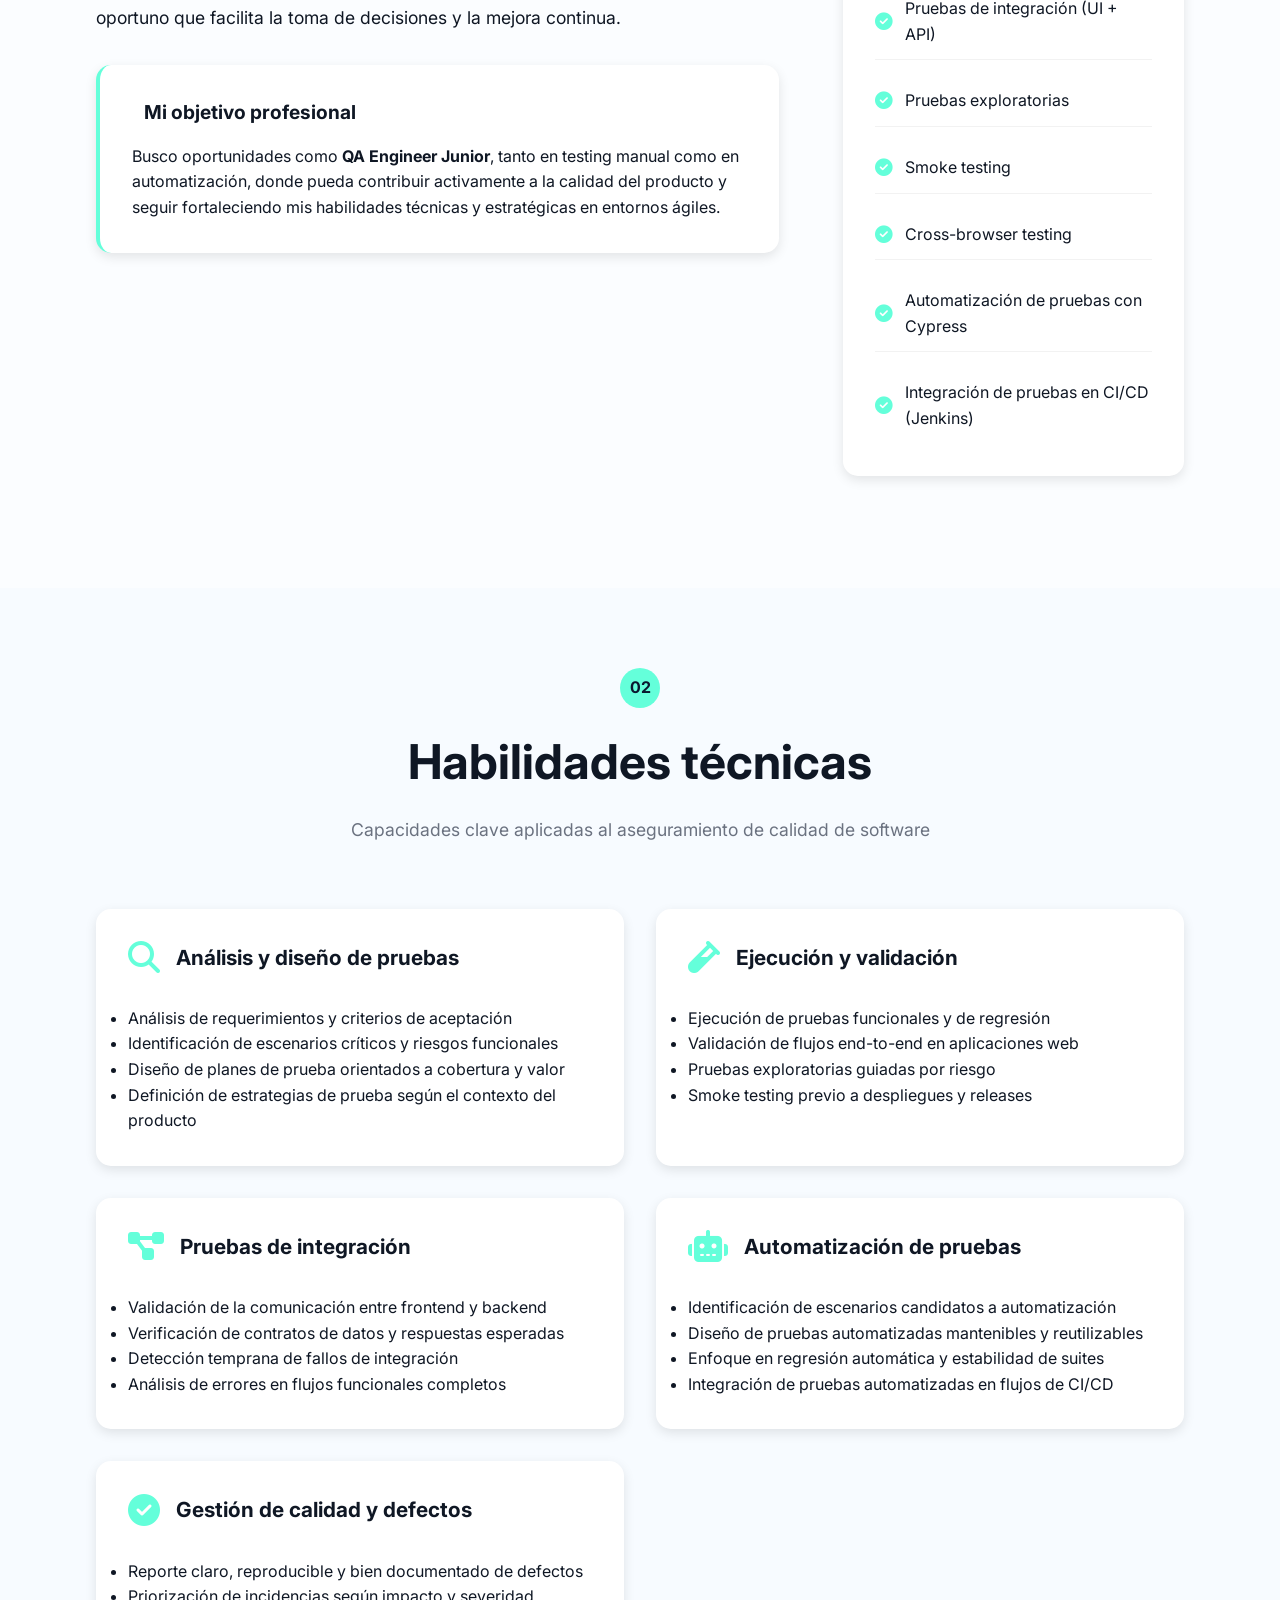
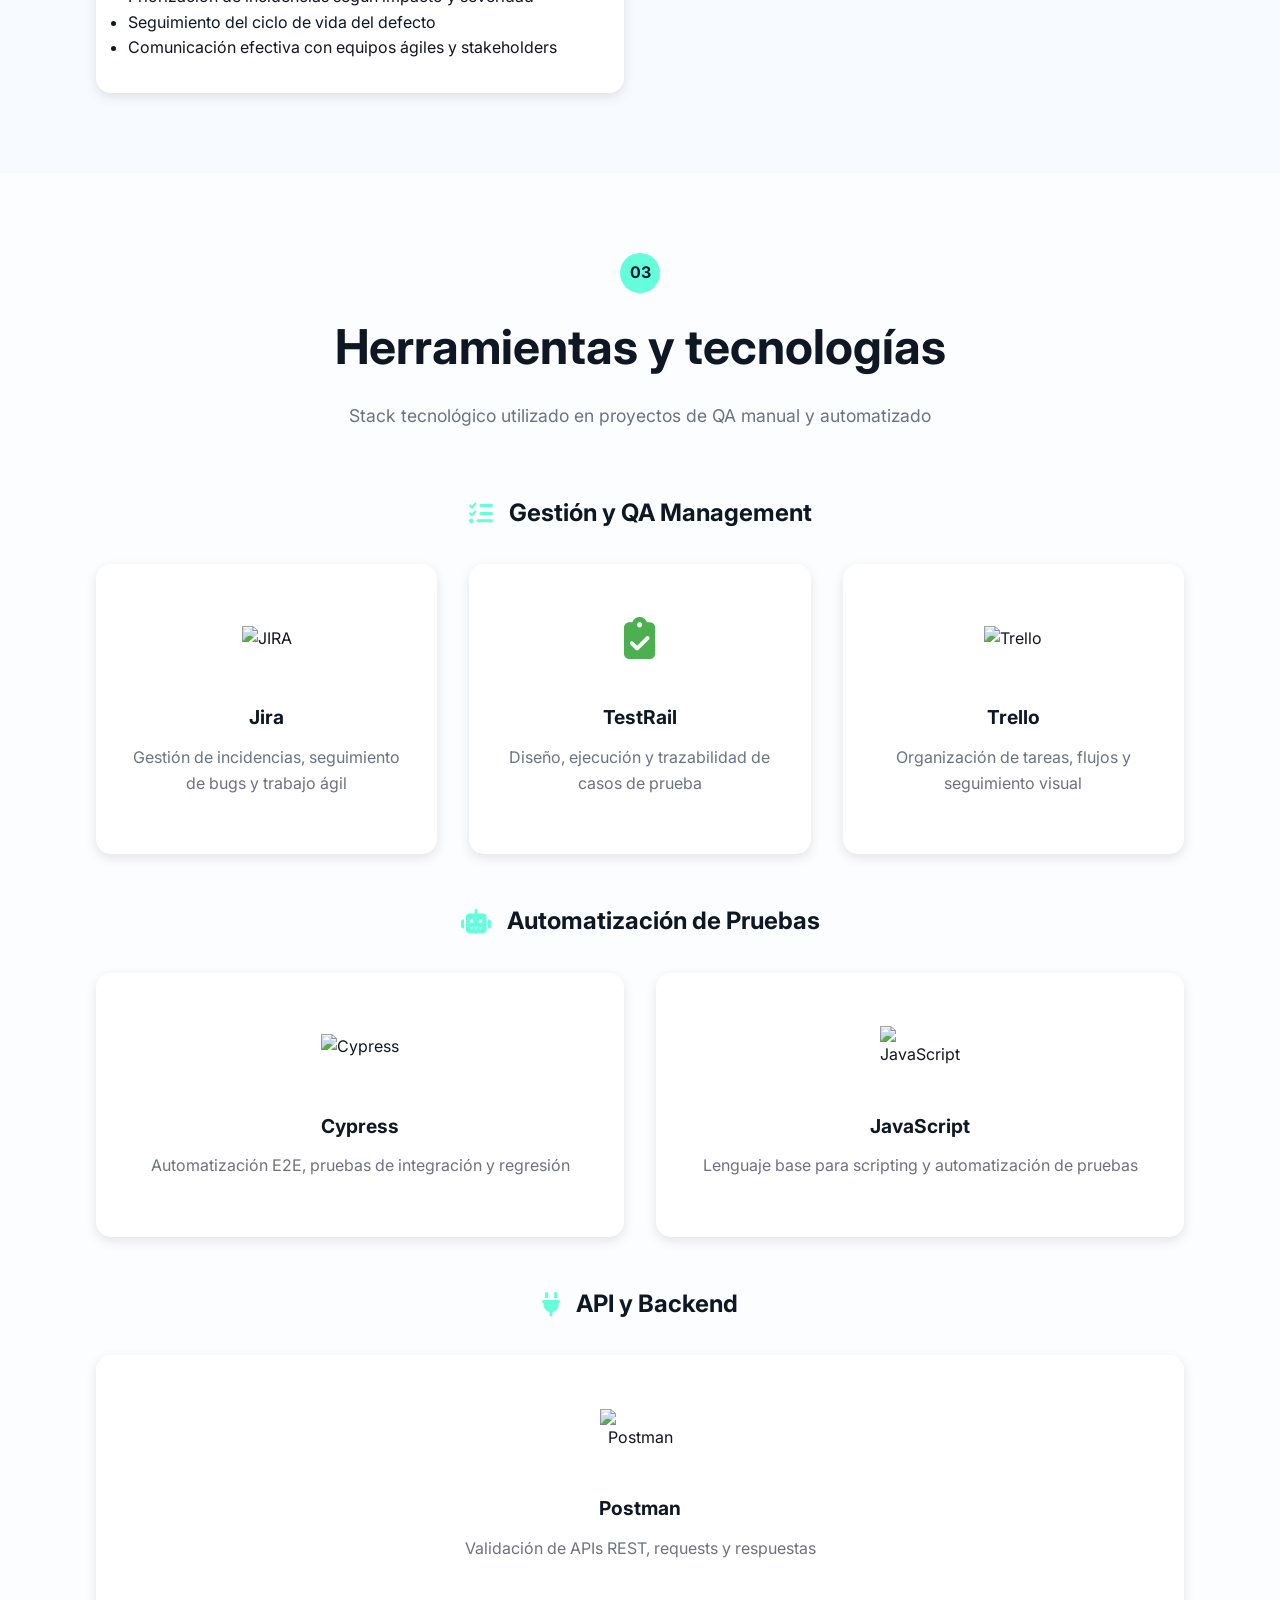
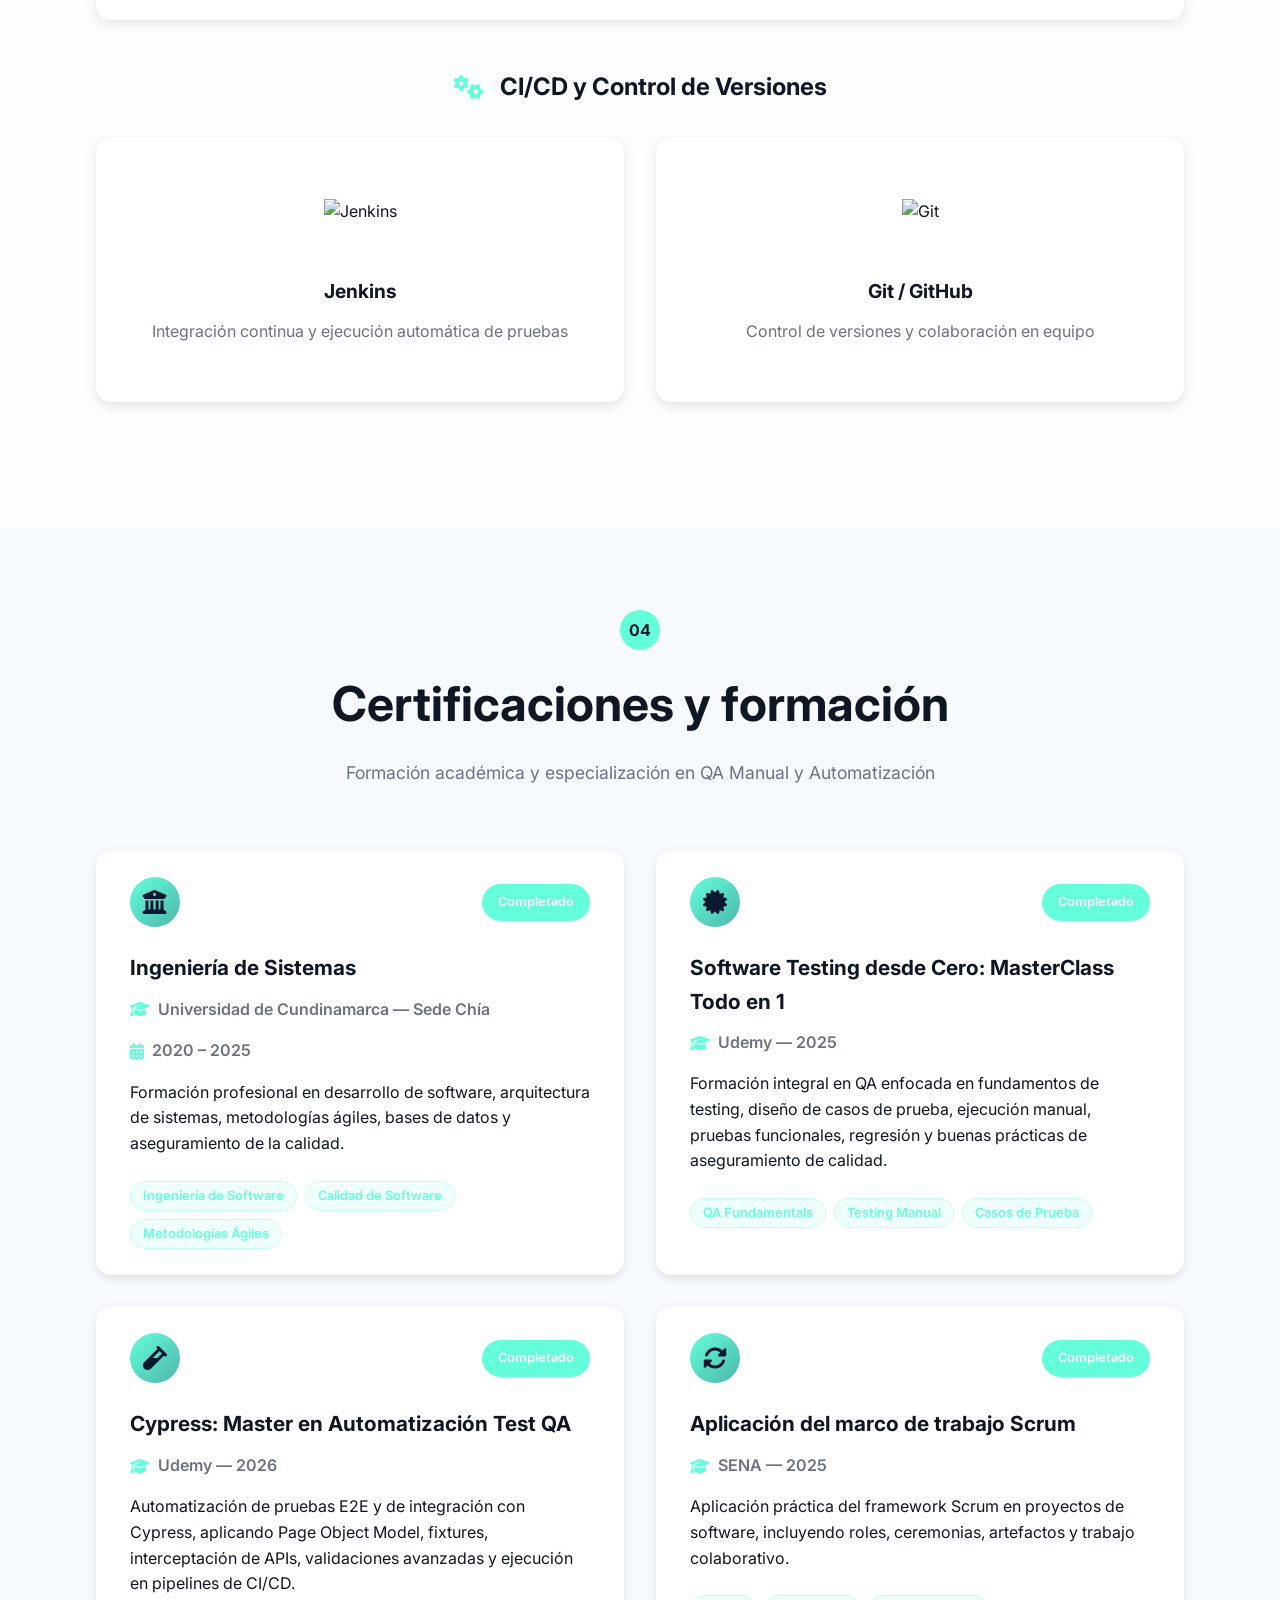
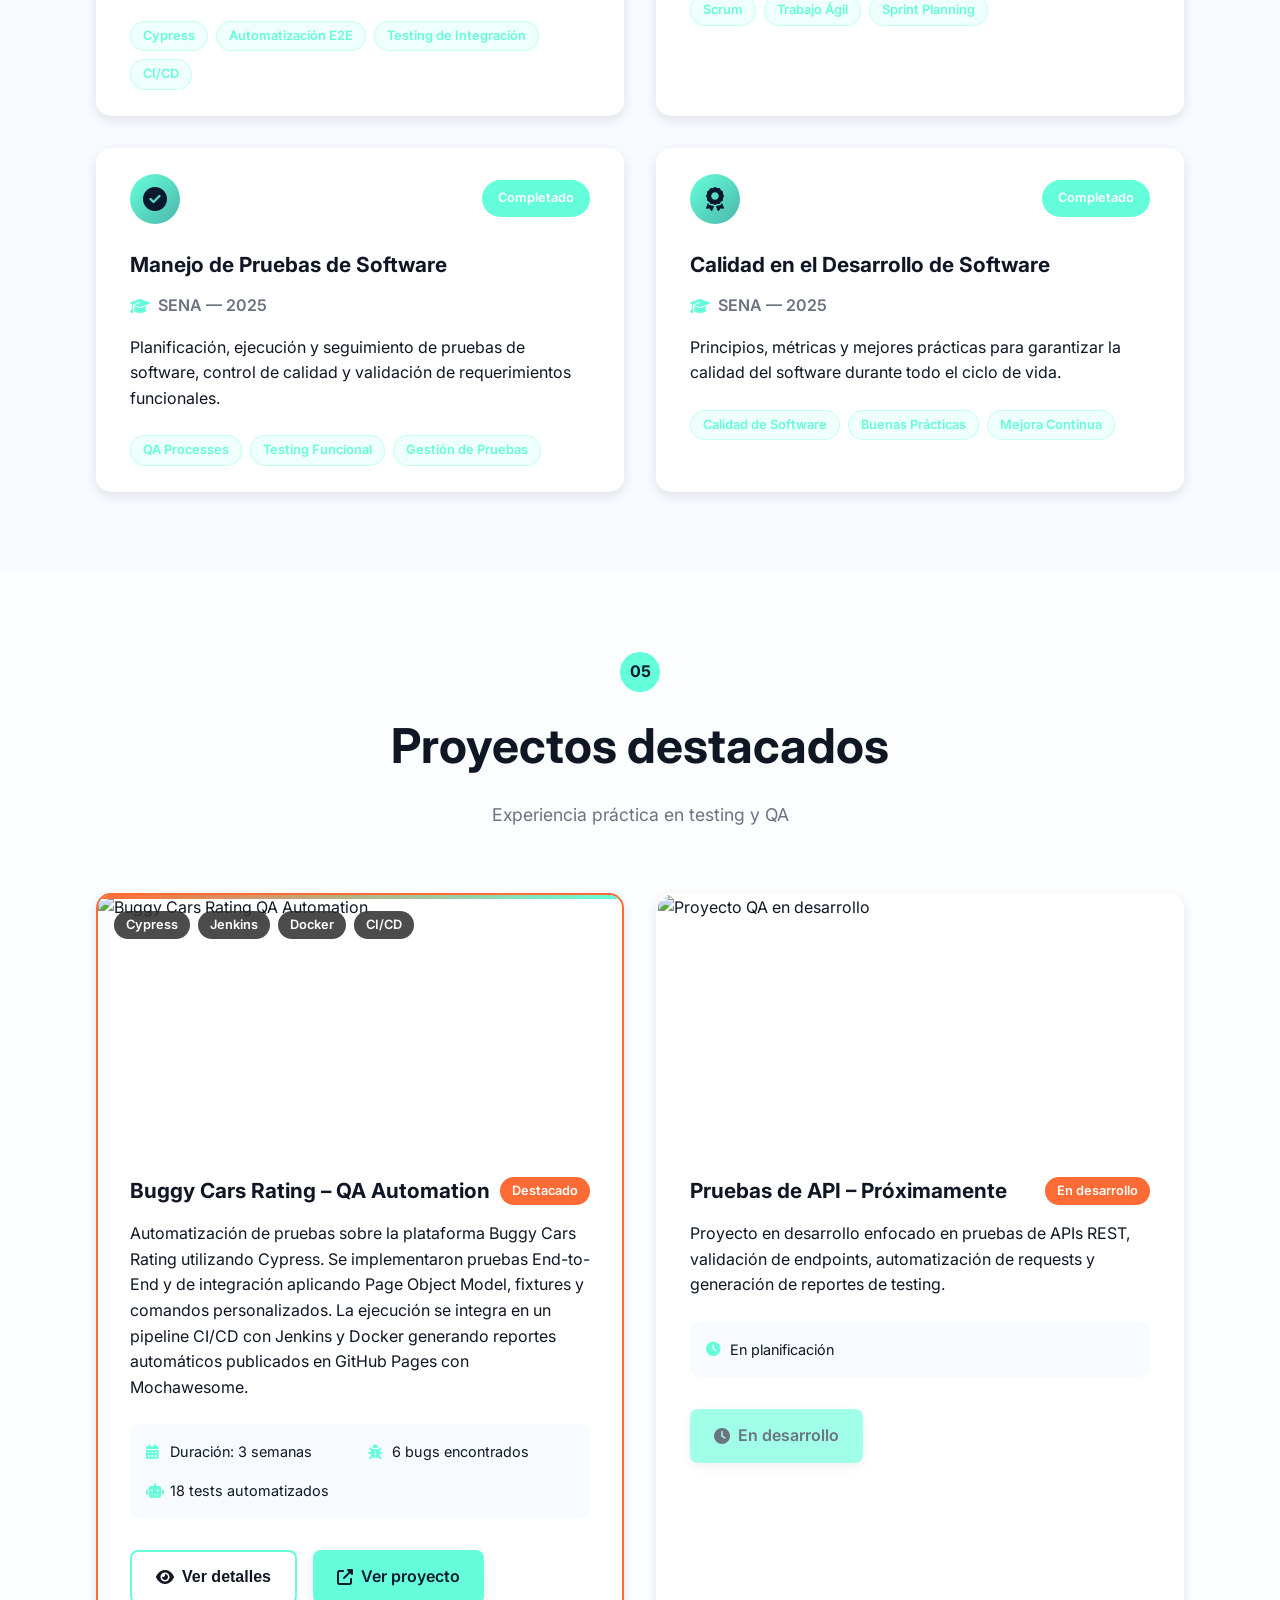
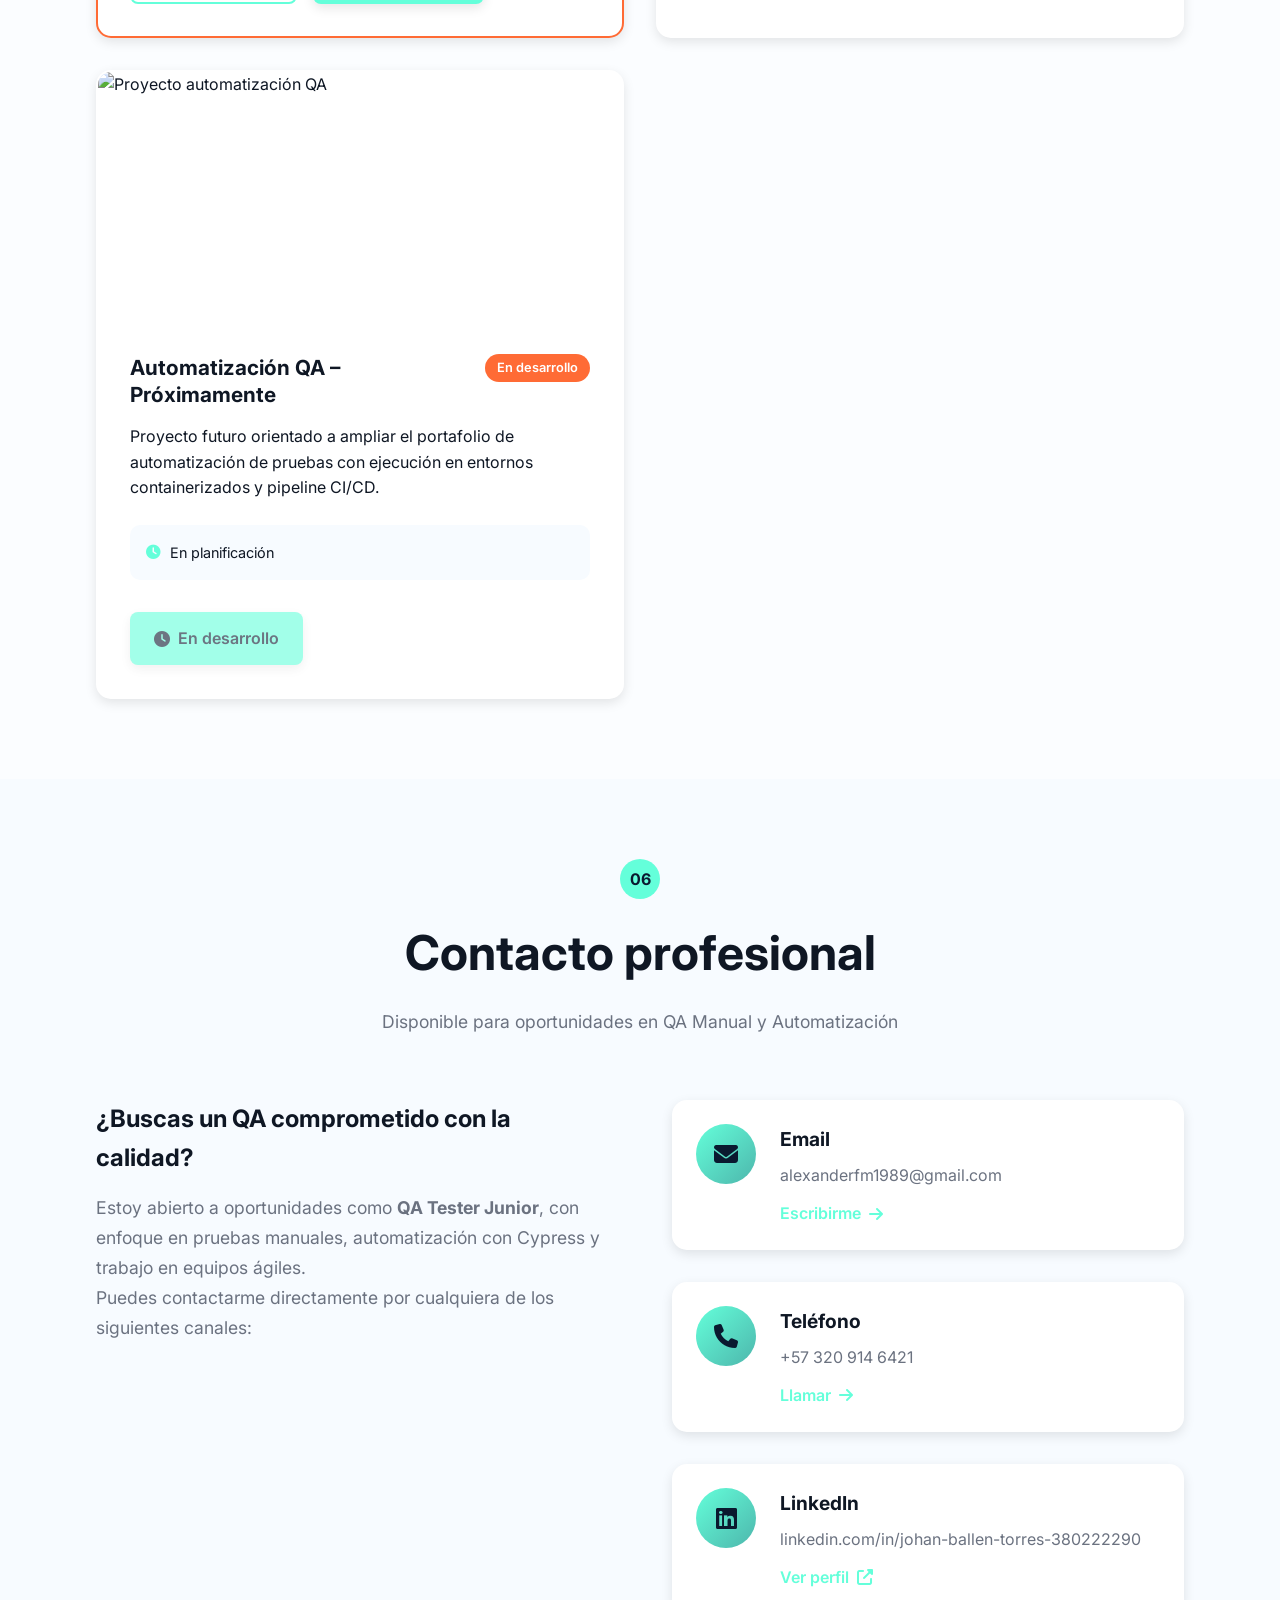
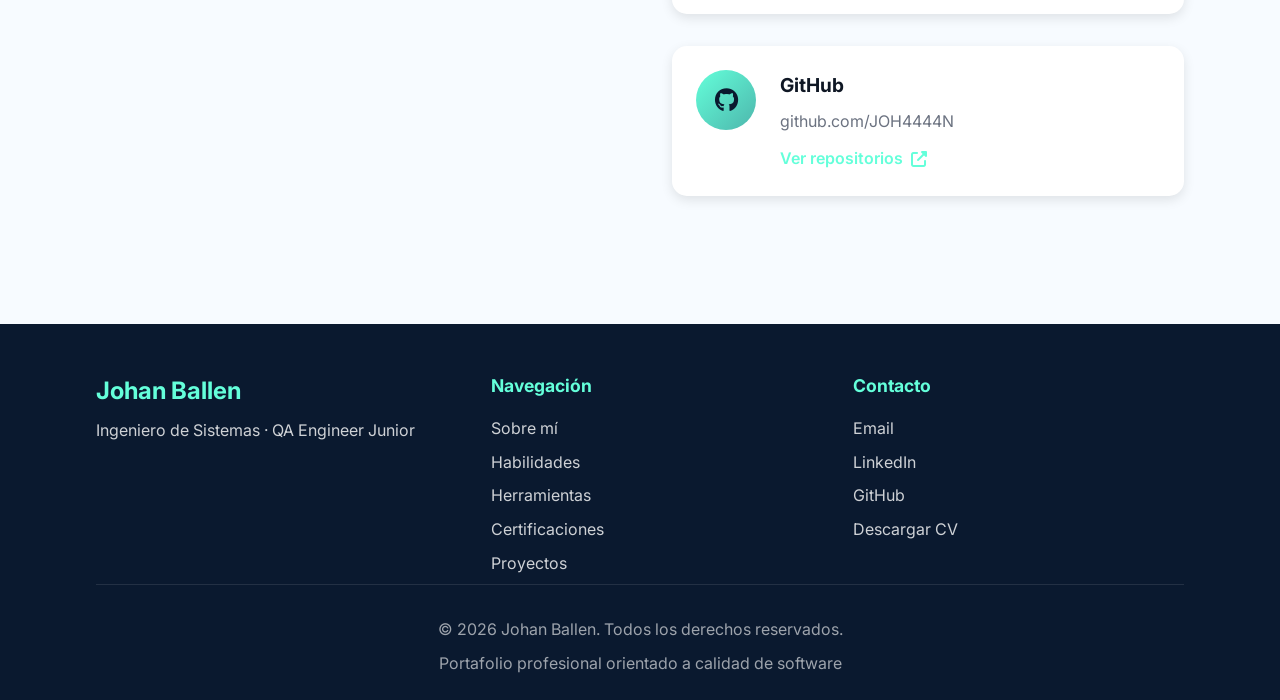
==== commit 344a347b: "Proyecto buggy cars" ====
--- a/index.html
+++ b/index.html
@@ -684,235 +684,255 @@
 
 
 
-    <!-- PROYECTOS Section  -->
-    <section id="proyectos" class="section projects-section">
-      <div class="container" data-aos="fade-up">
-        <div class="section-header">
-          <span class="section-number">05</span>
-          <h2 class="section-title">Proyectos destacados</h2>
-          <p class="section-subtitle">Experiencia práctica en testing y QA</p>
-        </div>
-        
-        <div class="projects-grid">
-          <div class="project-card featured" data-aos="fade-up" data-aos-delay="100">
-            <div class="project-image">
-              <img src="https://images.unsplash.com/photo-1556742049-0cfed4f6a45d?w=600&h=300&fit=crop" 
-                   alt="Simulación de pruebas en e-commerce" loading="lazy">
-              <div class="project-overlay">
-                <div class="project-tags">
-                  <span class="tag">TestRail</span>
-                  <span class="tag">JIRA</span>
-                  <span class="tag">Manual Testing</span>
-                </div>
-              </div>
-            </div>
-            <div class="project-content">
-              <div class="project-header">
-                <h3 class="project-title">Simulación de pruebas en e-commerce</h3>
-                <span class="project-status featured-badge">Destacado</span>
-              </div>
-              <p class="project-description">
-                Proyecto completo de testing para plataforma e-commerce incluyendo diseño de plan de pruebas, 
-                ejecución con TestRail y gestión de bugs con JIRA. Cobertura de funcionalidades críticas 
-                como carrito de compras, checkout y gestión de usuarios.
-              </p>
-              <div class="project-details">
-                <div class="detail-item">
-                  <i class="fas fa-calendar-alt"></i>
-                  <span>Duración: 3 semanas</span>
-                </div>
-                <div class="detail-item">
-                  <i class="fas fa-bug"></i>
-                  <span>15 bugs encontrados</span>
-                </div>
-                <div class="detail-item">
-                  <i class="fas fa-check-circle"></i>
-                  <span>85 casos ejecutados</span>
-                </div>
-              </div>
-              <div class="project-actions">
-                <button class="btn btn-outline js-open-project" 
-                        data-title="Simulación e-commerce" 
-                        data-desc="Proyecto completo de testing para plataforma e-commerce"
-                        data-tools="TestRail, JIRA, Excel"
-                        data-role="QA Manual (simulación)"
-                        data-activities="Diseño de casos de prueba, ejecución manual, reporte y seguimiento de bugs, documentación de procesos"
-                        data-duration="3 semanas"
-                        data-bugs="15 bugs críticos y menores"
-                        data-cases="85 casos de prueba ejecutados">
-                  <i class="fas fa-eye"></i>
-                  Ver detalles
-                </button>
-                <a href="proyectos/proyecto1.html" class="btn btn-primary" target="_blank" rel="noopener noreferrer">
-                  <i class="fas fa-external-link-alt"></i>
-                  Ver proyecto
-                </a>
-              </div>
-            </div>
-          </div>
-          
-          <div class="project-card" data-aos="fade-up" data-aos-delay="200">
-            <div class="project-image">
-              <img src="https://images.unsplash.com/photo-1558494949-ef010cbdcc31?w=600&h=300&fit=crop" 
-                   alt="Pruebas de API con Postman" loading="lazy">
-              <div class="project-overlay">
-                <div class="project-tags">
-                  <span class="tag">Postman</span>
-                  <span class="tag">API Testing</span>
-                  <span class="tag">Newman</span>
-                </div>
-              </div>
-            </div>
-            <div class="project-content">
-              <div class="project-header">
-                <h3 class="project-title">Pruebas de API con Postman</h3>
-                <span class="project-status">Completado</span>
-              </div>
-              <p class="project-description">
-                Definición y ejecución de colecciones de pruebas automatizadas para endpoints REST. 
-                Validación de respuestas, códigos de estado y estructura de datos JSON.
-              </p>
-              <div class="project-details">
-                <div class="detail-item">
-                  <i class="fas fa-calendar-alt"></i>
-                  <span>Duración: 2 semanas</span>
-                </div>
-                <div class="detail-item">
-                  <i class="fas fa-code"></i>
-                  <span>25 endpoints probados</span>
-                </div>
-                <div class="detail-item">
-                  <i class="fas fa-check-circle"></i>
-                  <span>100% cobertura</span>
-                </div>
-              </div>
-              <div class="project-actions">
-                <button class="btn btn-outline js-open-project" 
-                        data-title="Pruebas de API con Postman" 
-                        data-desc="Testing automatizado de APIs REST con validaciones completas"
-                        data-tools="Postman, Newman, JSON"
-                        data-role="QA Manual/Automatizado"
-                        data-activities="Creación de colecciones, validación de endpoints, automatización con Newman"
-                        data-duration="2 semanas"
-                        data-bugs="8 issues de API identificados"
-                        data-cases="25 endpoints validados">
-                  <i class="fas fa-eye"></i>
-                  Ver detalles
-                </button>
-                <a href="#" class="btn btn-primary" target="_blank" rel="noopener noreferrer">
-                  <i class="fas fa-external-link-alt"></i>
-                  Ver proyecto
-                </a>
-              </div>
-            </div>
-          </div>
-          
-          <div class="project-card" data-aos="fade-up" data-aos-delay="300">
-            <div class="project-image">
-              <img src="https://images.unsplash.com/photo-1551288049-bebda4e38f71?w=600&h=300&fit=crop" 
-                   alt="Automatización con Selenium" loading="lazy">
-              <div class="project-overlay">
-                <div class="project-tags">
-                  <span class="tag">Selenium</span>
-                  <span class="tag">Python</span>
-                  <span class="tag">Automation</span>
-                </div>
-              </div>
-            </div>
-            <div class="project-content">
-              <div class="project-header">
-                <h3 class="project-title">Automatización con Selenium</h3>
-                <span class="project-status in-progress">En desarrollo</span>
-              </div>
-              <p class="project-description">
-                Desarrollo de scripts de automatización para pruebas de regresión usando Selenium WebDriver 
-                y Python. Enfoque en formularios, navegación y validaciones de UI.
-              </p>
-              <div class="project-details">
-                <div class="detail-item">
-                  <i class="fas fa-calendar-alt"></i>
-                  <span>En progreso</span>
-                </div>
-                <div class="detail-item">
-                  <i class="fas fa-robot"></i>
-                  <span>12 scripts creados</span>
-                </div>
-                <div class="detail-item">
-                  <i class="fas fa-percentage"></i>
-                  <span>70% completado</span>
-                </div>
-              </div>
-              <div class="project-actions">
-                <button class="btn btn-outline js-open-project" 
-                        data-title="Automatización con Selenium" 
-                        data-desc="Scripts de automatización para pruebas de regresión"
-                        data-tools="Selenium WebDriver, Python, PyTest"
-                        data-role="QA Automation (aprendizaje)"
-                        data-activities="Desarrollo de scripts, Page Object Model, reporting automatizado"
-                        data-duration="4 semanas (en progreso)"
-                        data-bugs="Proyecto de automatización"
-                        data-cases="12 scripts automatizados">
-                  <i class="fas fa-eye"></i>
-                  Ver detalles
-                </button>
-                <a href="#" class="btn btn-primary disabled">
-                  <i class="fas fa-clock"></i>
-                  En desarrollo
-                </a>
-              </div>
-            </div>
-          </div>
-        </div>
-      </div>
-    </section>
-
-    <!-- Modal de proyecto  -->
-    <div id="project-modal" class="modal" aria-hidden="true" role="dialog" aria-labelledby="modal-title" aria-modal="true">
-      <div class="modal-backdrop"></div>
-      <div class="modal-content">
-        <div class="modal-header">
-          <h3 id="modal-title" class="modal-title"></h3>
-          <button class="modal-close js-close-modal" aria-label="Cerrar modal">
-            <i class="fas fa-times"></i>
-          </button>
-        </div>
-        <div class="modal-body">
-          <p id="modal-desc" class="modal-description"></p>
-          <div class="modal-details">
-            <div class="detail-grid">
-              <div class="detail-section">
-                <h4><i class="fas fa-tools"></i> Herramientas utilizadas</h4>
-                <p id="modal-tools"></p>
-              </div>
-              <div class="detail-section">
-                <h4><i class="fas fa-user-tie"></i> Rol desempeñado</h4>
-                <p id="modal-role"></p>
-              </div>
-              <div class="detail-section">
-                <h4><i class="fas fa-tasks"></i> Actividades realizadas</h4>
-                <p id="modal-activities"></p>
-              </div>
-              <div class="detail-section">
-                <h4><i class="fas fa-clock"></i> Duración del proyecto</h4>
-                <p id="modal-duration"></p>
-              </div>
-              <div class="detail-section">
-                <h4><i class="fas fa-bug"></i> Resultados obtenidos</h4>
-                <p id="modal-bugs"></p>
-              </div>
-              <div class="detail-section">
-                <h4><i class="fas fa-check-circle"></i> Casos ejecutados</h4>
-                <p id="modal-cases"></p>
-              </div>
-            </div>
-          </div>
-        </div>
-      </div>
-    </div>
-
-   <!-- CONTACTO Section -->
+<!-- PROYECTOS Section  -->
+<section id="proyectos" class="section projects-section">
+  <div class="container" data-aos="fade-up">
+
+    <div class="section-header">
+      <span class="section-number">05</span>
+      <h2 class="section-title">Proyectos destacados</h2>
+      <p class="section-subtitle">Experiencia práctica en testing y QA</p>
+    </div>
+
+    <div class="projects-grid">
+
+      <!-- PROYECTO 1 -->
+      <div class="project-card featured" data-aos="fade-up" data-aos-delay="100">
+
+        <div class="project-image">
+          <img src="https://images.unsplash.com/photo-1555949963-aa79dcee981c?w=600&h=300&fit=crop"
+               alt="Buggy Cars Rating QA Automation"
+               loading="lazy">
+
+          <div class="project-overlay">
+            <div class="project-tags">
+              <span class="tag">Cypress</span>
+              <span class="tag">Jenkins</span>
+              <span class="tag">Docker</span>
+              <span class="tag">CI/CD</span>
+            </div>
+          </div>
+        </div>
+
+        <div class="project-content">
+
+          <div class="project-header">
+            <h3 class="project-title">Buggy Cars Rating – QA Automation</h3>
+            <span class="project-status featured-badge">Destacado</span>
+          </div>
+
+          <p class="project-description">
+            Automatización de pruebas sobre la plataforma Buggy Cars Rating utilizando Cypress.
+            Se implementaron pruebas End-to-End y de integración aplicando Page Object Model,
+            fixtures y comandos personalizados. La ejecución se integra en un pipeline CI/CD
+            con Jenkins y Docker generando reportes automáticos publicados en GitHub Pages 
+            con Mochawesome.
+          </p>
+
+          <div class="project-details">
+
+            <div class="detail-item">
+              <i class="fas fa-calendar-alt"></i>
+              <span>Duración: 3 semanas</span>
+            </div>
+
+            <div class="detail-item">
+              <i class="fas fa-bug"></i>
+              <span>6 bugs encontrados</span>
+            </div>
+
+            <div class="detail-item">
+              <i class="fas fa-robot"></i>
+              <span>18 tests automatizados</span>
+            </div>
+
+          </div>
+
+          <div class="project-actions">
+
+            <button class="btn btn-outline js-open-project"
+              data-title="Buggy Cars Rating – QA Automation"
+              data-desc="Automatización de pruebas E2E e integración usando Cypress con ejecución en pipeline CI/CD."
+              data-tools="Cypress, Jenkins, Docker, Linux (Ubuntu), Mochawesome, GitHub Pages"
+              data-role="QA Automation Engineer"
+              data-activities="Diseño de pruebas E2E, implementación con Cypress, aplicación de Page Object Model, uso de fixtures y comandos personalizados, integración CI/CD con Jenkins y generación automática de reportes."
+              data-duration="3 semanas"
+              data-bugs="6 bugs identificados durante la ejecución de pruebas"
+              data-cases="18 pruebas automatizadas ejecutadas">
+
+              <i class="fas fa-eye"></i>
+              Ver detalles
+            </button>
+
+            <a href="proyectos/buggy-cars-rating.html"
+            class="btn btn-primary">
+
+              <i class="fas fa-external-link-alt"></i>
+              Ver proyecto
+
+            </a>
+
+          </div>
+
+        </div>
+
+      </div>
+
+      <!-- PROYECTO 2 -->
+      <div class="project-card" data-aos="fade-up" data-aos-delay="200">
+
+        <div class="project-image">
+          <img src="https://images.unsplash.com/photo-1558494949-ef010cbdcc31?w=600&h=300&fit=crop"
+               alt="Proyecto QA en desarrollo"
+               loading="lazy">
+        </div>
+
+        <div class="project-content">
+
+          <div class="project-header">
+            <h3 class="project-title">Pruebas de API – Próximamente</h3>
+            <span class="project-status in-progress">En desarrollo</span>
+          </div>
+
+          <p class="project-description">
+            Proyecto en desarrollo enfocado en pruebas de APIs REST, validación de endpoints,
+            automatización de requests y generación de reportes de testing.
+          </p>
+
+          <div class="project-details">
+            <div class="detail-item">
+              <i class="fas fa-clock"></i>
+              <span>En planificación</span>
+            </div>
+          </div>
+
+          <div class="project-actions">
+            <a class="btn btn-primary disabled">
+              <i class="fas fa-clock"></i>
+              En desarrollo
+            </a>
+          </div>
+
+        </div>
+
+      </div>
+
+      <!-- PROYECTO 3 -->
+      <div class="project-card" data-aos="fade-up" data-aos-delay="300">
+
+        <div class="project-image">
+          <img src="https://images.unsplash.com/photo-1551288049-bebda4e38f71?w=600&h=300&fit=crop"
+               alt="Proyecto automatización QA"
+               loading="lazy">
+        </div>
+
+        <div class="project-content">
+
+          <div class="project-header">
+            <h3 class="project-title">Automatización QA – Próximamente</h3>
+            <span class="project-status in-progress">En desarrollo</span>
+          </div>
+
+          <p class="project-description">
+            Proyecto futuro orientado a ampliar el portafolio de automatización
+            de pruebas con ejecución en entornos containerizados y pipeline CI/CD.
+          </p>
+
+          <div class="project-details">
+            <div class="detail-item">
+              <i class="fas fa-clock"></i>
+              <span>En planificación</span>
+            </div>
+          </div>
+
+          <div class="project-actions">
+            <a class="btn btn-primary disabled">
+              <i class="fas fa-clock"></i>
+              En desarrollo
+            </a>
+          </div>
+
+        </div>
+
+      </div>
+
+    </div>
+  </div>
+</section>
+
+
+<!-- Modal de proyecto  -->
+<div id="project-modal" class="modal" aria-hidden="true" role="dialog" aria-labelledby="modal-title" aria-modal="true">
+
+  <div class="modal-backdrop"></div>
+
+  <div class="modal-content">
+
+    <div class="modal-header">
+      <h3 id="modal-title" class="modal-title"></h3>
+
+      <button class="modal-close js-close-modal" aria-label="Cerrar modal">
+        <i class="fas fa-times"></i>
+      </button>
+    </div>
+
+    <div class="modal-body">
+
+      <p id="modal-desc" class="modal-description"></p>
+
+      <div class="modal-details">
+
+        <div class="detail-grid">
+
+          <div class="detail-section">
+            <h4><i class="fas fa-tools"></i> Herramientas utilizadas</h4>
+            <p id="modal-tools"></p>
+          </div>
+
+          <div class="detail-section">
+            <h4><i class="fas fa-user-tie"></i> Rol desempeñado</h4>
+            <p id="modal-role"></p>
+          </div>
+
+          <div class="detail-section">
+            <h4><i class="fas fa-tasks"></i> Actividades realizadas</h4>
+            <p id="modal-activities"></p>
+          </div>
+
+          <div class="detail-section">
+            <h4><i class="fas fa-clock"></i> Duración del proyecto</h4>
+            <p id="modal-duration"></p>
+          </div>
+
+          <div class="detail-section">
+            <h4><i class="fas fa-bug"></i> Resultados obtenidos</h4>
+            <p id="modal-bugs"></p>
+          </div>
+
+          <div class="detail-section">
+            <h4><i class="fas fa-check-circle"></i> Casos ejecutados</h4>
+            <p id="modal-cases"></p>
+          </div>
+
+        </div>
+
+      </div>
+
+    </div>
+
+  </div>
+
+</div>
+
+
+
+
+
+
+  <!-- CONTACTO Section -->
 <section id="contacto" class="section contact-section bg-alt">
   <div class="container" data-aos="fade-up">
+    
     <div class="section-header">
       <span class="section-number">06</span>
       <h2 class="section-title">Contacto profesional</h2>
@@ -921,64 +941,104 @@
       </p>
     </div>
 
-    <div class="contact-content single-column">
-      <div class="contact-info" data-aos="fade-up" data-aos-delay="200">
-
-        <div class="contact-intro">
-          <h3>¿Buscas un QA comprometido con la calidad?</h3>
-          <p>
-            Estoy abierto a oportunidades como <strong>QA Tester Junior</strong>,
-            con enfoque en pruebas manuales, automatización con Cypress
-            y trabajo en equipos ágiles.
-          </p>
-          <p>
-            Puedes contactarme directamente por cualquiera de los siguientes canales:
-          </p>
-        </div>
+    <div class="contact-content two-columns">
+
+      <!-- COLUMNA IZQUIERDA -->
+      <div class="contact-intro" data-aos="fade-right">
+
+        <h3>¿Buscas un QA comprometido con la calidad?</h3>
+
+        <p>
+          Estoy abierto a oportunidades como <strong>QA Tester Junior</strong>,
+          con enfoque en pruebas manuales, automatización con Cypress
+          y trabajo en equipos ágiles.
+        </p>
+
+        <p>
+          Puedes contactarme directamente por cualquiera de los siguientes canales:
+        </p>
+
+      </div>
+
+
+      <!-- COLUMNA DERECHA -->
+      <div class="contact-info" data-aos="fade-left">
 
         <div class="contact-methods">
 
+          <!-- EMAIL -->
           <div class="contact-method">
             <div class="method-icon">
               <i class="fas fa-envelope"></i>
             </div>
+
             <div class="method-info">
               <h4>Email</h4>
               <p>alexanderfm1989@gmail.com</p>
+
               <a href="mailto:alexanderfm1989@gmail.com" class="method-link">
                 Escribirme <i class="fas fa-arrow-right"></i>
               </a>
             </div>
           </div>
 
+
+          <!-- TELEFONO -->
+          <div class="contact-method">
+            <div class="method-icon">
+              <i class="fas fa-phone"></i>
+            </div>
+
+            <div class="method-info">
+              <h4>Teléfono</h4>
+              <p>+57 320 914 6421</p>
+
+              <a href="tel:+573209146421" class="method-link">
+                Llamar <i class="fas fa-arrow-right"></i>
+              </a>
+            </div>
+          </div>
+
+
+          <!-- LINKEDIN -->
           <div class="contact-method">
             <div class="method-icon">
               <i class="fab fa-linkedin"></i>
             </div>
+
             <div class="method-info">
               <h4>LinkedIn</h4>
               <p>linkedin.com/in/johan-ballen-torres-380222290</p>
+
               <a href="https://linkedin.com/in/johan-ballen-torres-380222290"
                  target="_blank"
                  rel="noopener noreferrer"
                  class="method-link">
+
                 Ver perfil <i class="fas fa-external-link-alt"></i>
+
               </a>
             </div>
           </div>
 
+
+          <!-- GITHUB -->
           <div class="contact-method">
             <div class="method-icon">
               <i class="fab fa-github"></i>
             </div>
+
             <div class="method-info">
               <h4>GitHub</h4>
               <p>github.com/JOH4444N</p>
+
               <a href="https://github.com/JOH4444N"
                  target="_blank"
                  rel="noopener noreferrer"
                  class="method-link">
+
                 Ver repositorios <i class="fas fa-external-link-alt"></i>
+
               </a>
             </div>
           </div>
@@ -986,6 +1046,7 @@
         </div>
 
       </div>
+
     </div>
   </div>
 </section>
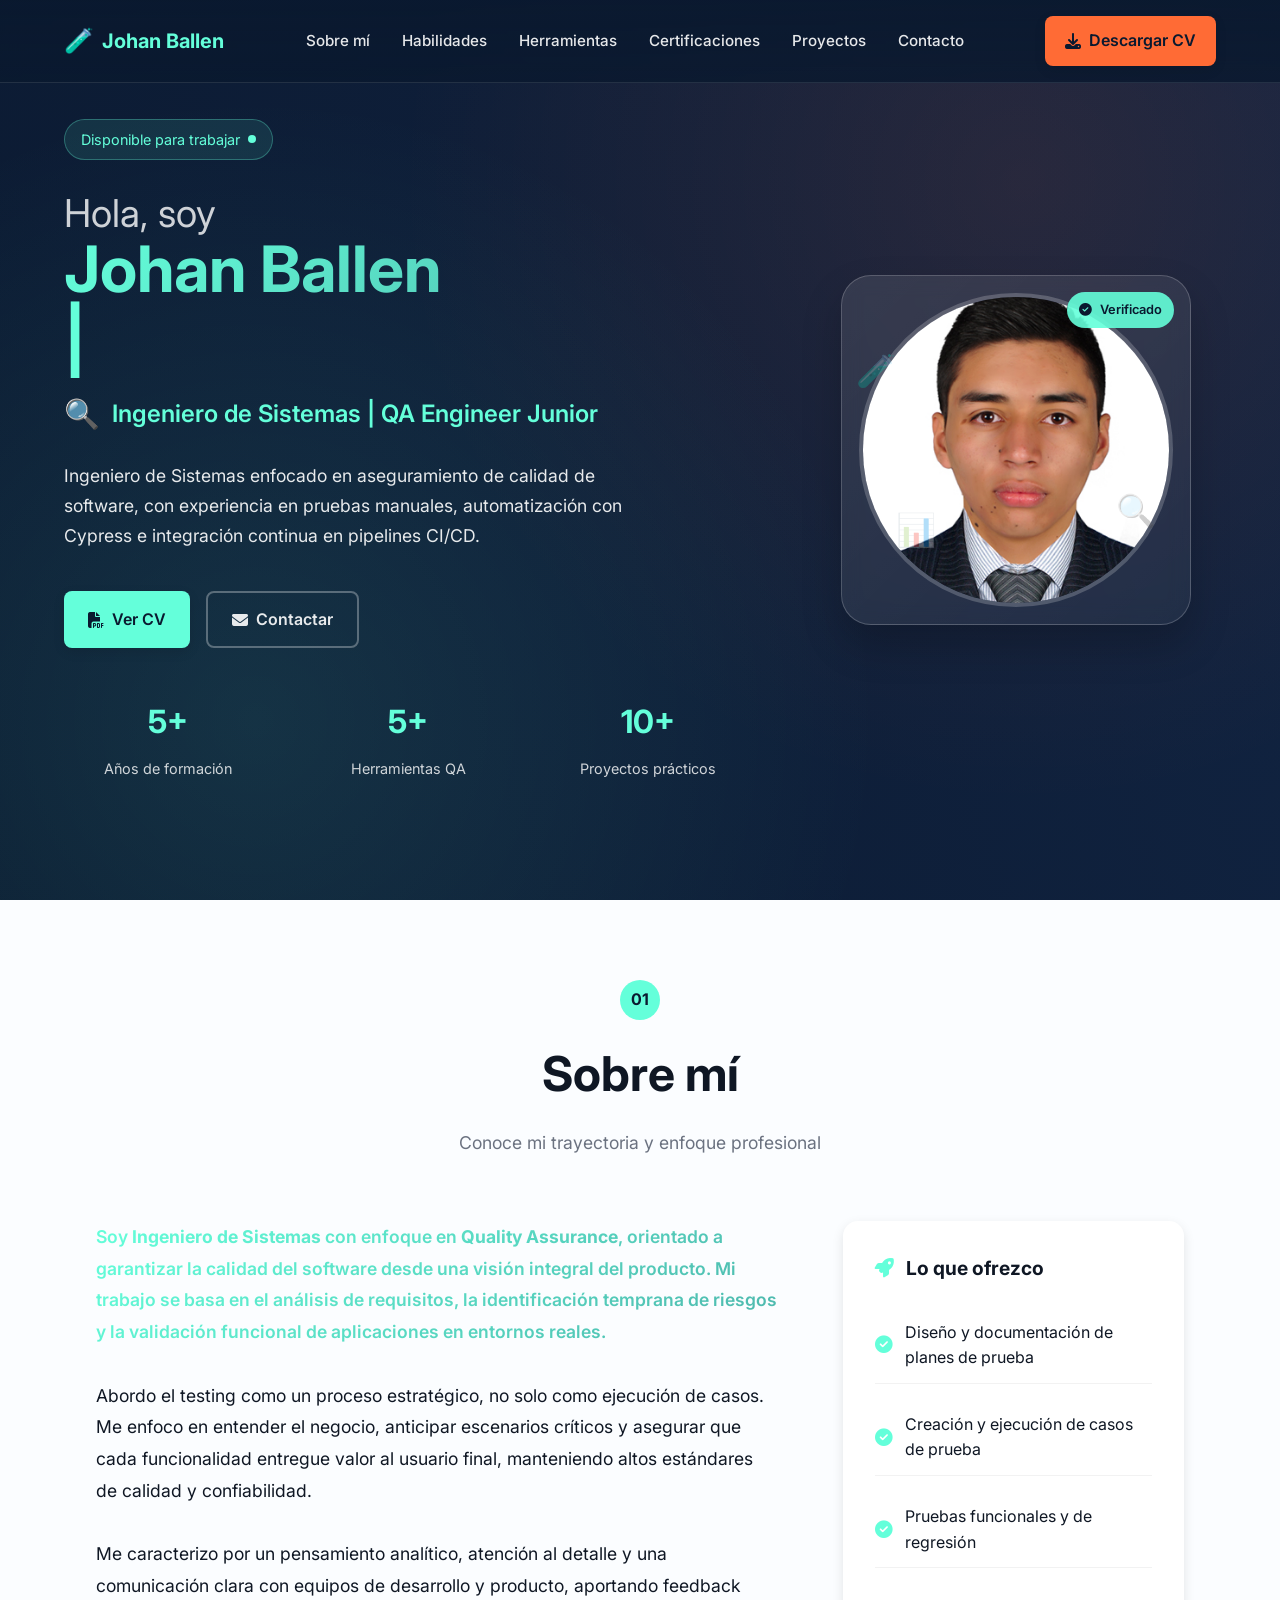
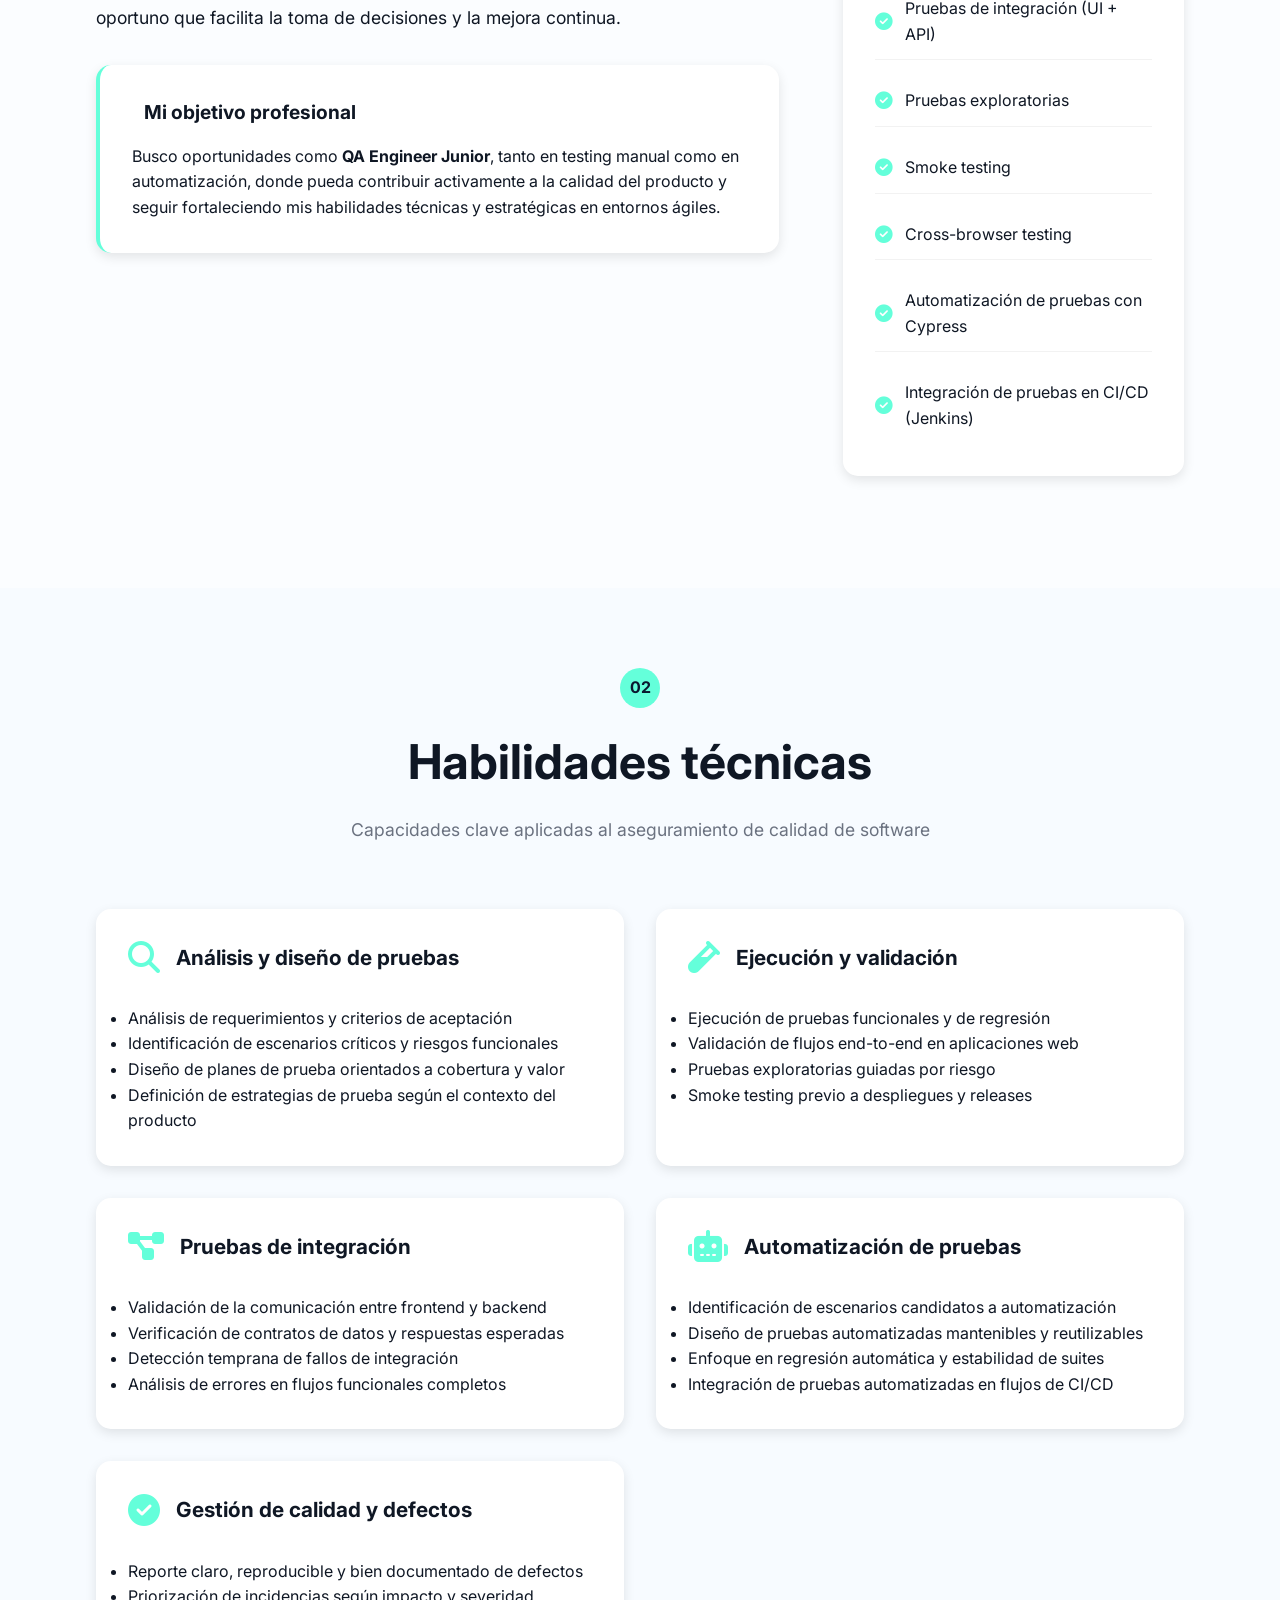
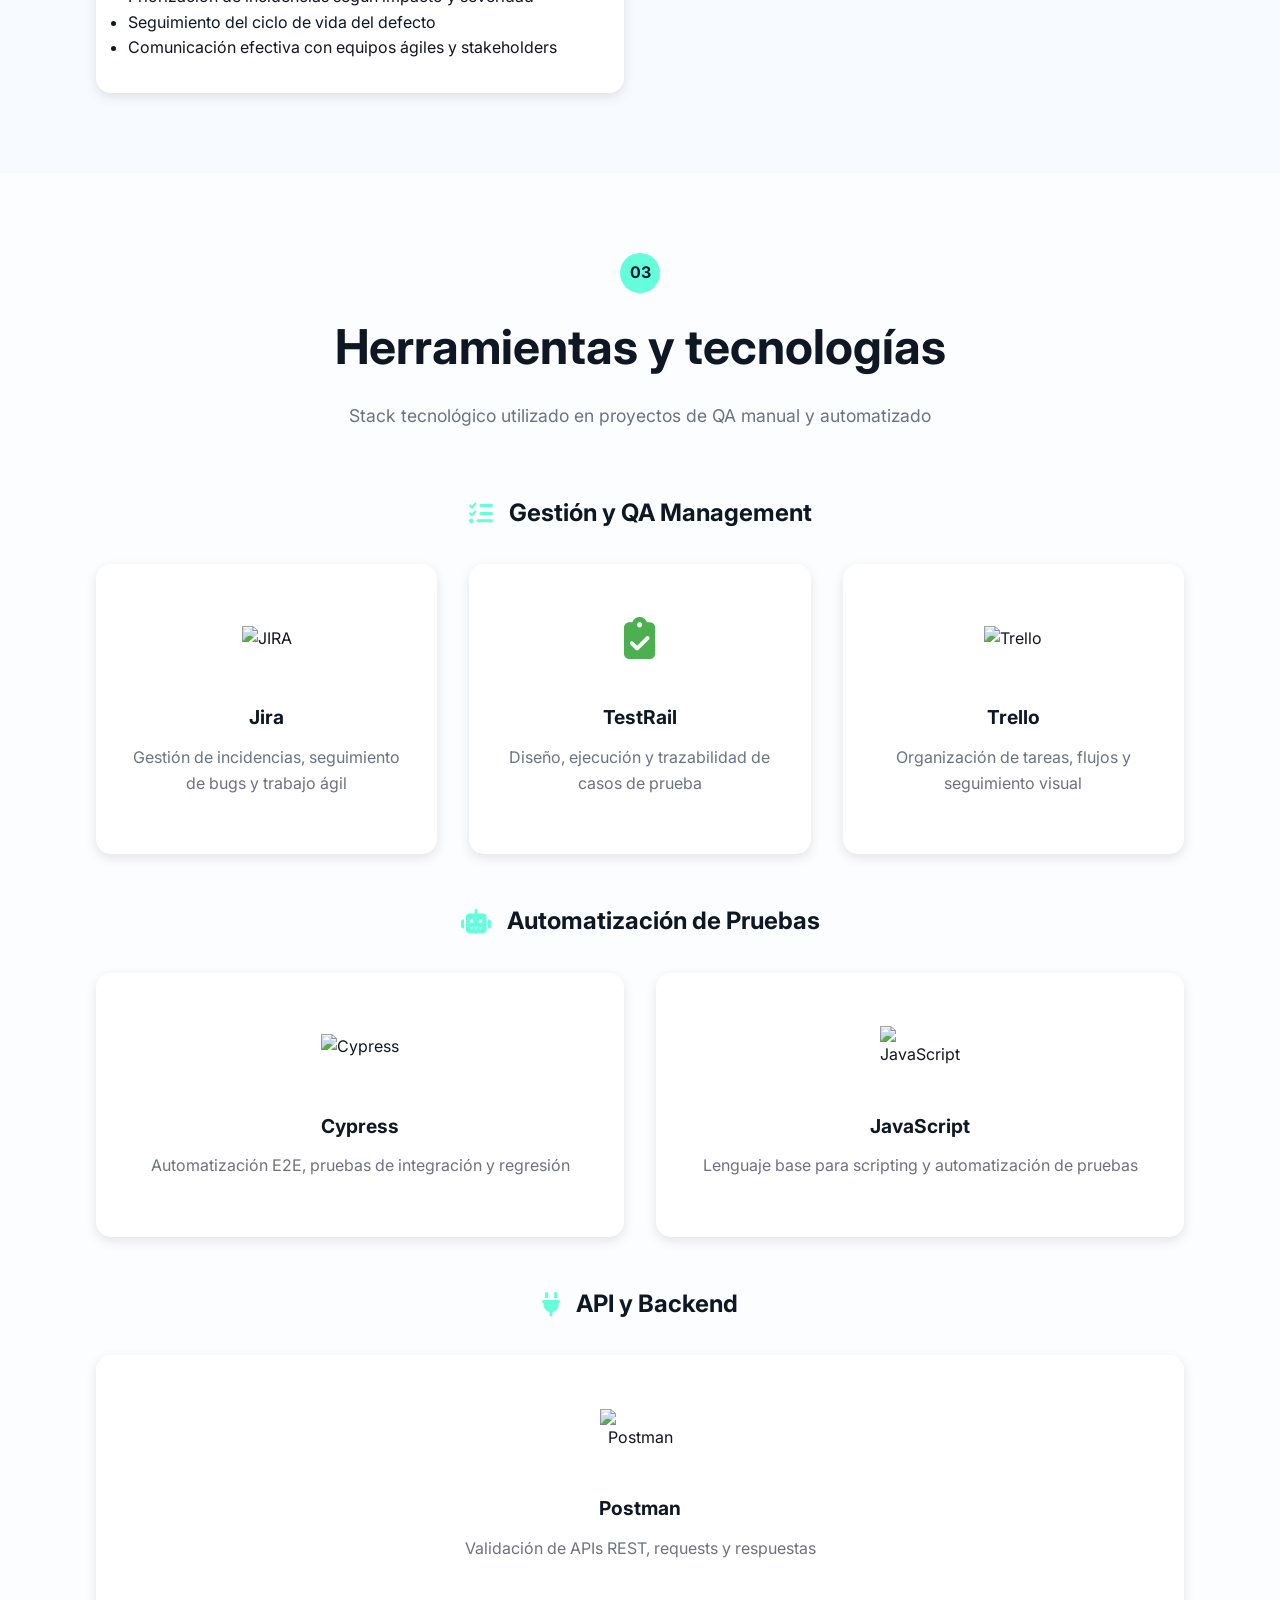
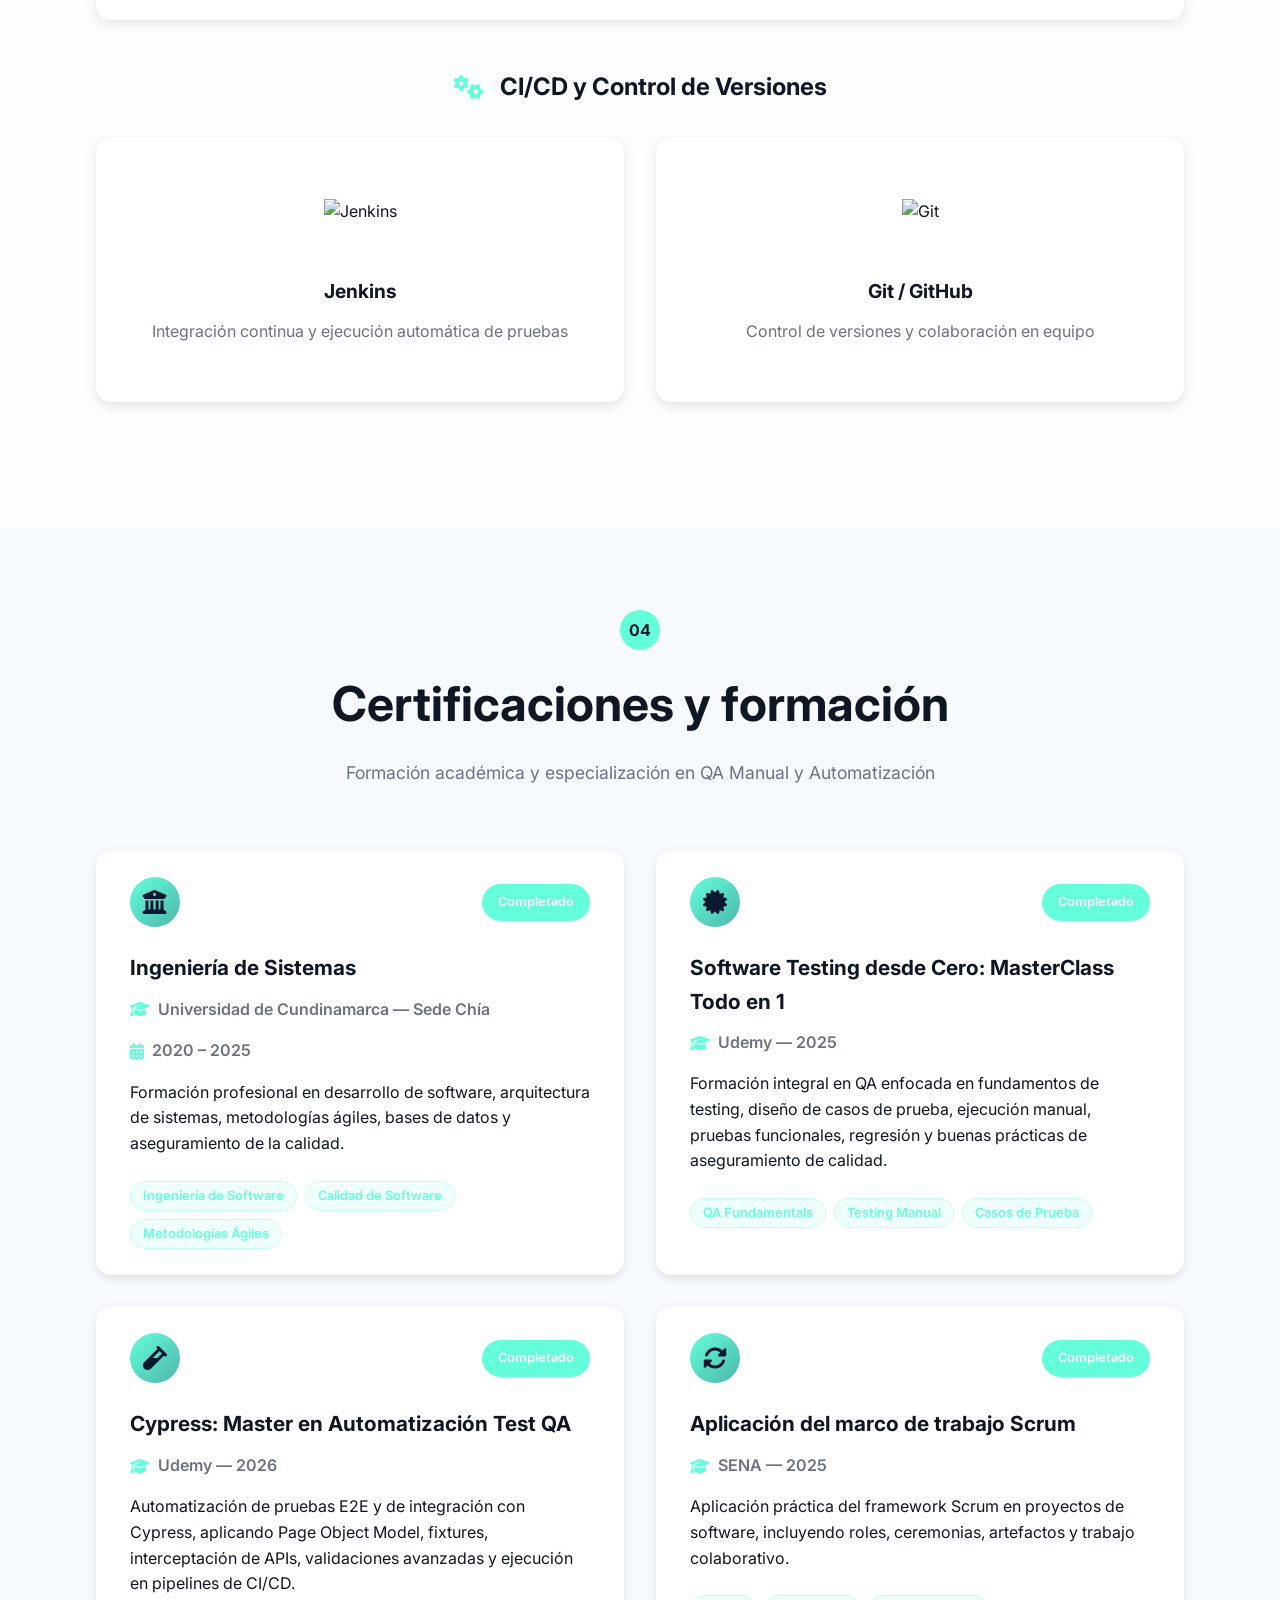
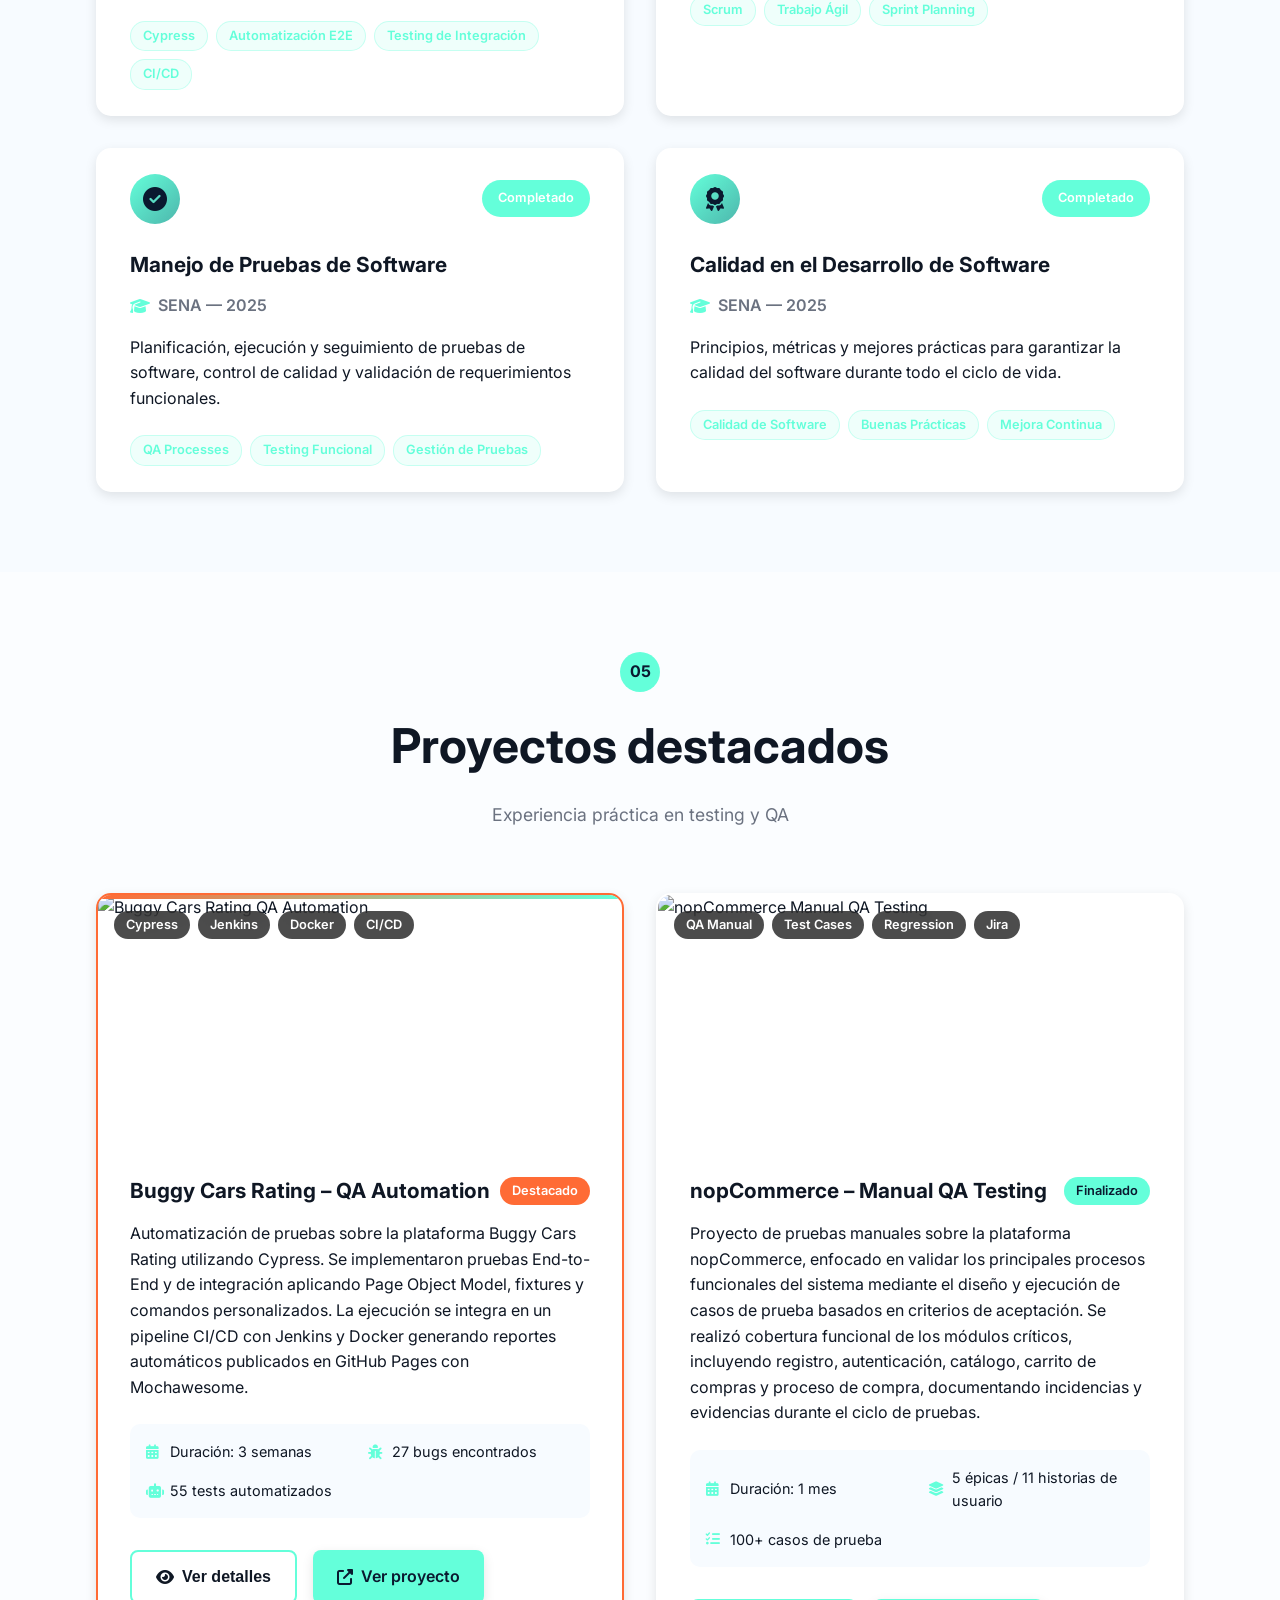
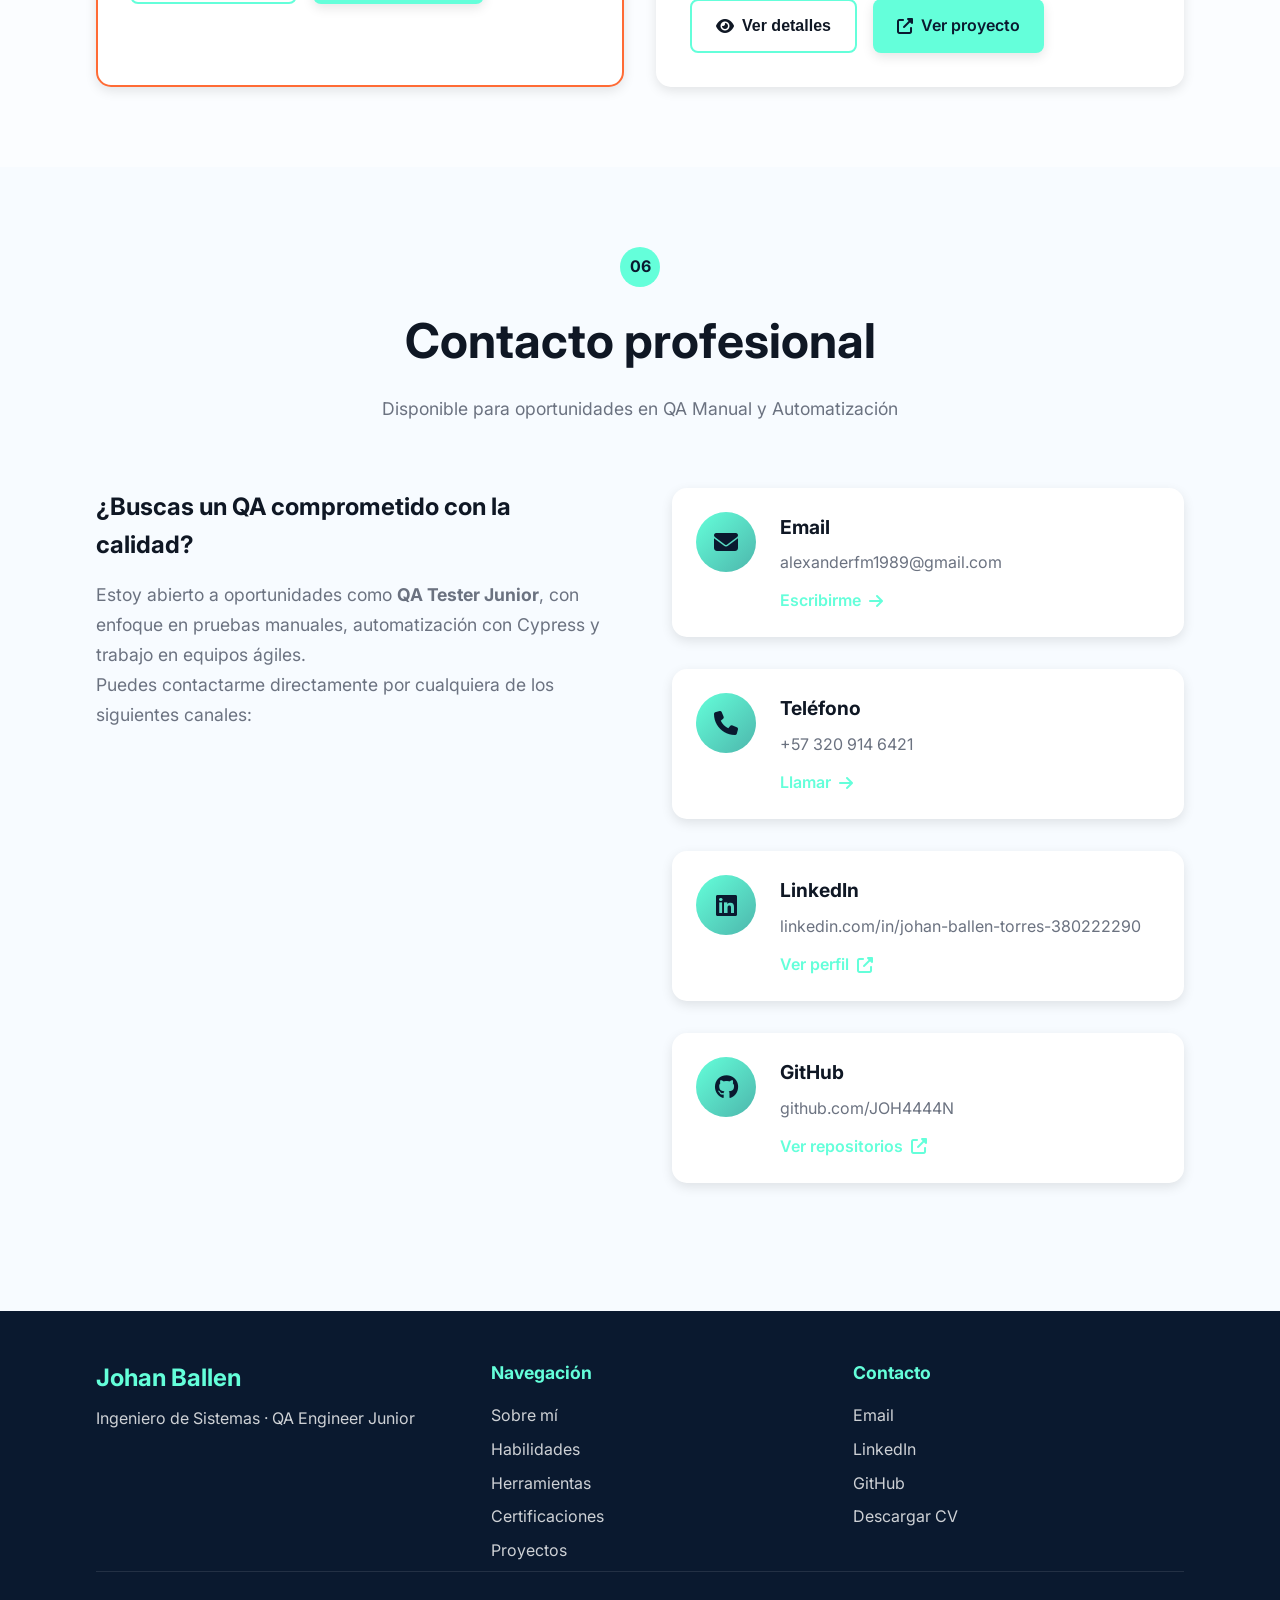
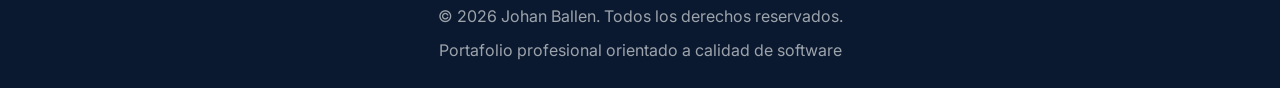
==== commit 8ba571f6: "proyecto nop-commerce subido" ====
--- a/index.html
+++ b/index.html
@@ -738,12 +738,12 @@
 
             <div class="detail-item">
               <i class="fas fa-bug"></i>
-              <span>6 bugs encontrados</span>
+              <span>27 bugs encontrados</span>
             </div>
 
             <div class="detail-item">
               <i class="fas fa-robot"></i>
-              <span>18 tests automatizados</span>
+              <span>55 tests automatizados</span>
             </div>
 
           </div>
@@ -757,8 +757,8 @@
               data-role="QA Automation Engineer"
               data-activities="Diseño de pruebas E2E, implementación con Cypress, aplicación de Page Object Model, uso de fixtures y comandos personalizados, integración CI/CD con Jenkins y generación automática de reportes."
               data-duration="3 semanas"
-              data-bugs="6 bugs identificados durante la ejecución de pruebas"
-              data-cases="18 pruebas automatizadas ejecutadas">
+              data-bugs="27 bugs identificados durante la ejecución de pruebas"
+              data-cases="55 pruebas automatizadas ejecutadas">
 
               <i class="fas fa-eye"></i>
               Ver detalles
@@ -779,82 +779,86 @@
       </div>
 
       <!-- PROYECTO 2 -->
-      <div class="project-card" data-aos="fade-up" data-aos-delay="200">
-
-        <div class="project-image">
-          <img src="https://images.unsplash.com/photo-1558494949-ef010cbdcc31?w=600&h=300&fit=crop"
-               alt="Proyecto QA en desarrollo"
-               loading="lazy">
-        </div>
-
-        <div class="project-content">
-
-          <div class="project-header">
-            <h3 class="project-title">Pruebas de API – Próximamente</h3>
-            <span class="project-status in-progress">En desarrollo</span>
-          </div>
-
-          <p class="project-description">
-            Proyecto en desarrollo enfocado en pruebas de APIs REST, validación de endpoints,
-            automatización de requests y generación de reportes de testing.
-          </p>
-
-          <div class="project-details">
-            <div class="detail-item">
-              <i class="fas fa-clock"></i>
-              <span>En planificación</span>
-            </div>
-          </div>
-
-          <div class="project-actions">
-            <a class="btn btn-primary disabled">
-              <i class="fas fa-clock"></i>
-              En desarrollo
-            </a>
-          </div>
-
-        </div>
-
-      </div>
-
-      <!-- PROYECTO 3 -->
-      <div class="project-card" data-aos="fade-up" data-aos-delay="300">
-
-        <div class="project-image">
-          <img src="https://images.unsplash.com/photo-1551288049-bebda4e38f71?w=600&h=300&fit=crop"
-               alt="Proyecto automatización QA"
-               loading="lazy">
-        </div>
-
-        <div class="project-content">
-
-          <div class="project-header">
-            <h3 class="project-title">Automatización QA – Próximamente</h3>
-            <span class="project-status in-progress">En desarrollo</span>
-          </div>
-
-          <p class="project-description">
-            Proyecto futuro orientado a ampliar el portafolio de automatización
-            de pruebas con ejecución en entornos containerizados y pipeline CI/CD.
-          </p>
-
-          <div class="project-details">
-            <div class="detail-item">
-              <i class="fas fa-clock"></i>
-              <span>En planificación</span>
-            </div>
-          </div>
-
-          <div class="project-actions">
-            <a class="btn btn-primary disabled">
-              <i class="fas fa-clock"></i>
-              En desarrollo
-            </a>
-          </div>
-
-        </div>
-
-      </div>
+
+<div class="project-card" data-aos="fade-up" data-aos-delay="200">
+
+  <div class="project-image">
+    <img src="https://images.unsplash.com/photo-1558494949-ef010cbdcc31?w=600&h=300&fit=crop"
+         alt="nopCommerce Manual QA Testing"
+         loading="lazy">
+
+    <div class="project-overlay">
+      <div class="project-tags">
+        <span class="tag">QA Manual</span>
+        <span class="tag">Test Cases</span>
+        <span class="tag">Regression</span>
+        <span class="tag">Jira</span>
+      </div>
+    </div>
+  </div>
+
+  <div class="project-content">
+
+    <div class="project-header">
+      <h3 class="project-title">nopCommerce – Manual QA Testing</h3>
+      <span class="project-status completed">Finalizado</span>
+    </div>
+
+    <p class="project-description">
+      Proyecto de pruebas manuales sobre la plataforma nopCommerce, enfocado en validar
+      los principales procesos funcionales del sistema mediante el diseño y ejecución de
+      casos de prueba basados en criterios de aceptación. Se realizó cobertura funcional
+      de los módulos críticos, incluyendo registro, autenticación, catálogo, carrito de
+      compras y proceso de compra, documentando incidencias y evidencias durante el ciclo
+      de pruebas.
+    </p>
+
+    <div class="project-details">
+
+      <div class="detail-item">
+        <i class="fas fa-calendar-alt"></i>
+        <span>Duración: 1 mes</span>
+      </div>
+
+      <div class="detail-item">
+        <i class="fas fa-layer-group"></i>
+        <span>5 épicas / 11 historias de usuario</span>
+      </div>
+
+      <div class="detail-item">
+        <i class="fas fa-tasks"></i>
+        <span>100+ casos de prueba</span>
+      </div>
+
+    </div>
+
+    <div class="project-actions">
+
+      <button class="btn btn-outline js-open-project"
+        data-title="nopCommerce – Manual QA Testing"
+        data-desc="Proyecto de pruebas manuales sobre nopCommerce, orientado a validar la funcionalidad de los módulos principales mediante el diseño y ejecución de más de 100 casos de prueba basados en criterios de aceptación. Incluye documentación de incidencias, evidencias de ejecución y cobertura funcional de los flujos críticos."
+        data-tools="Jira, Excel, word, Test & Feedback, GitHub"
+        data-role="QA Manual"
+        data-activities="Análisis de requerimientos, diseño de casos de prueba, ejecución de pruebas funcionales y de regresión, validación de criterios de aceptación, documentación y reporte de defectos, seguimiento de incidencias y generación de evidencias."
+        data-duration="1 mes"
+        data-bugs="20+ defectos reportados"
+        data-cases="160 casos de prueba">
+        <i class="fas fa-eye"></i>
+        Ver detalles
+      </button>
+
+      <a href="proyectos/nop-commerce.html" class="btn btn-primary">
+        <i class="fas fa-external-link-alt"></i>
+        Ver proyecto
+      </a>
+
+    </div>
+
+  </div>
+
+</div>
+
+      
 
     </div>
   </div>
